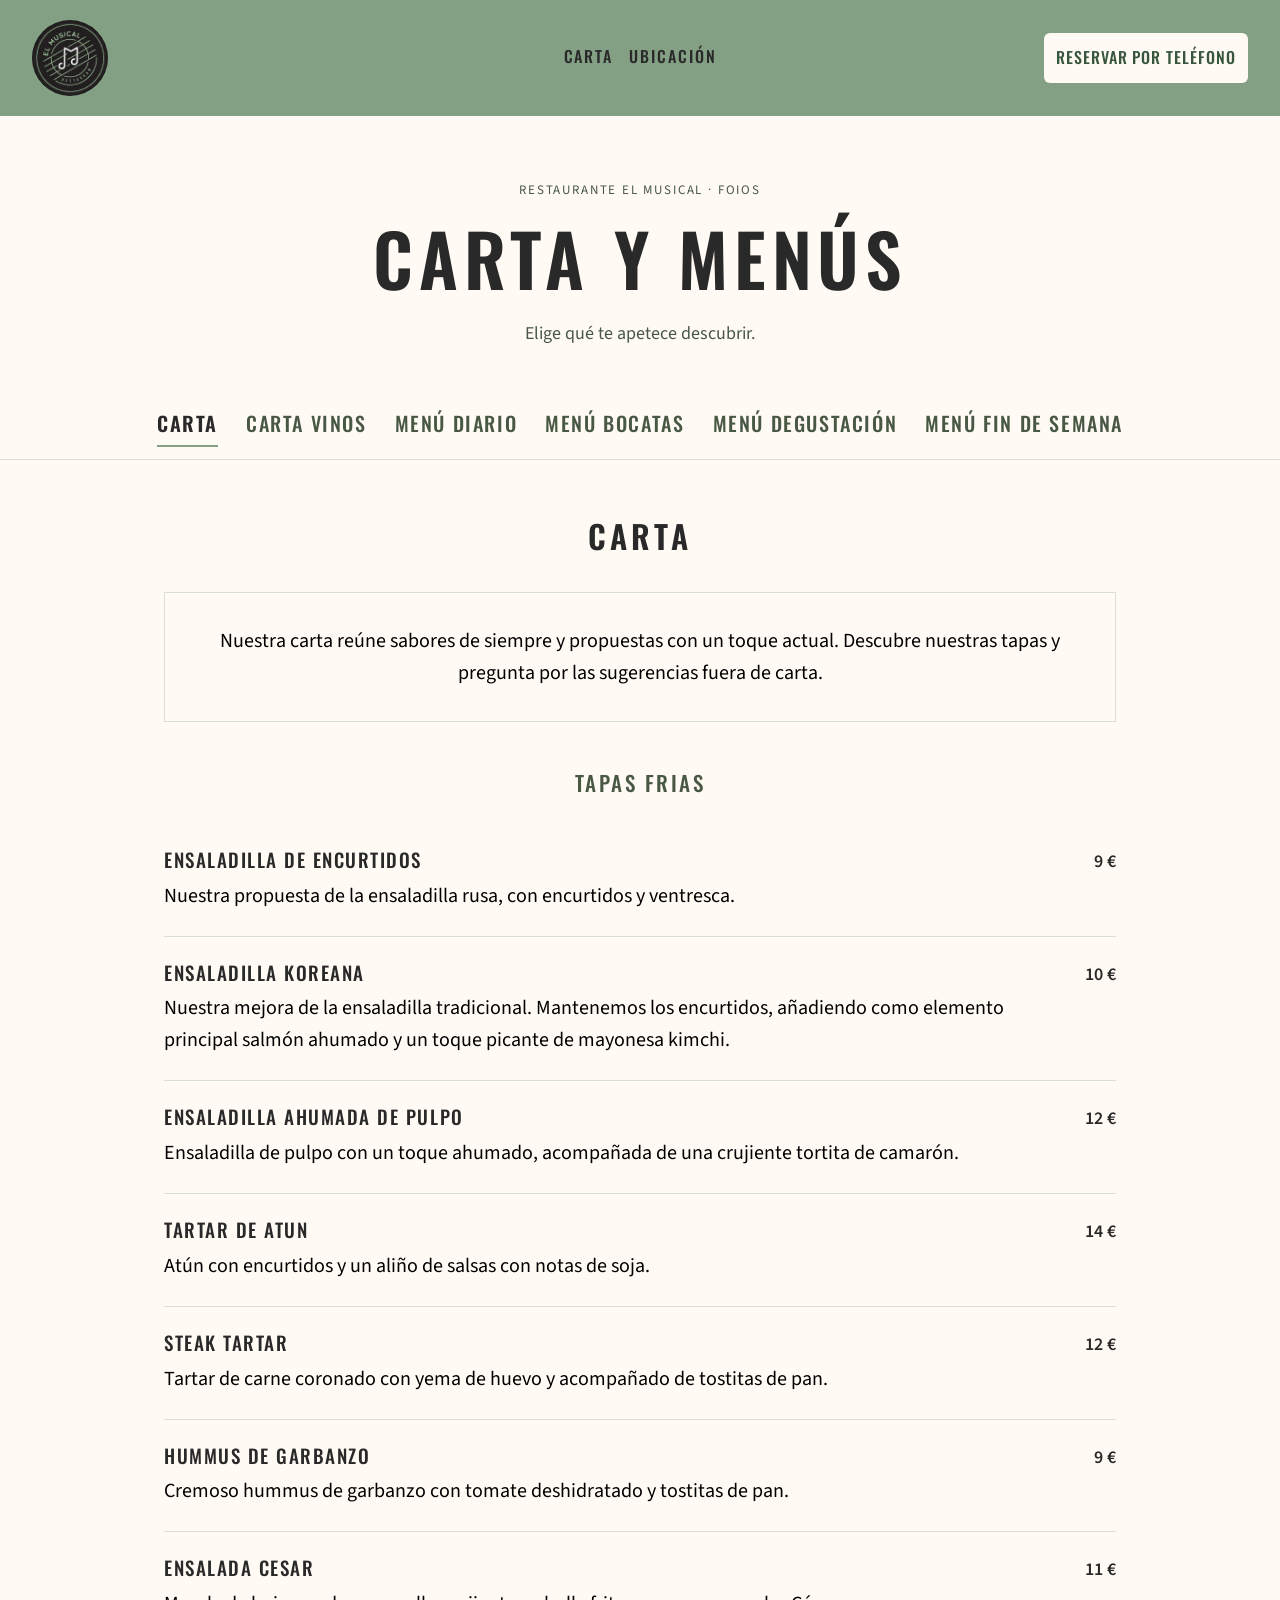
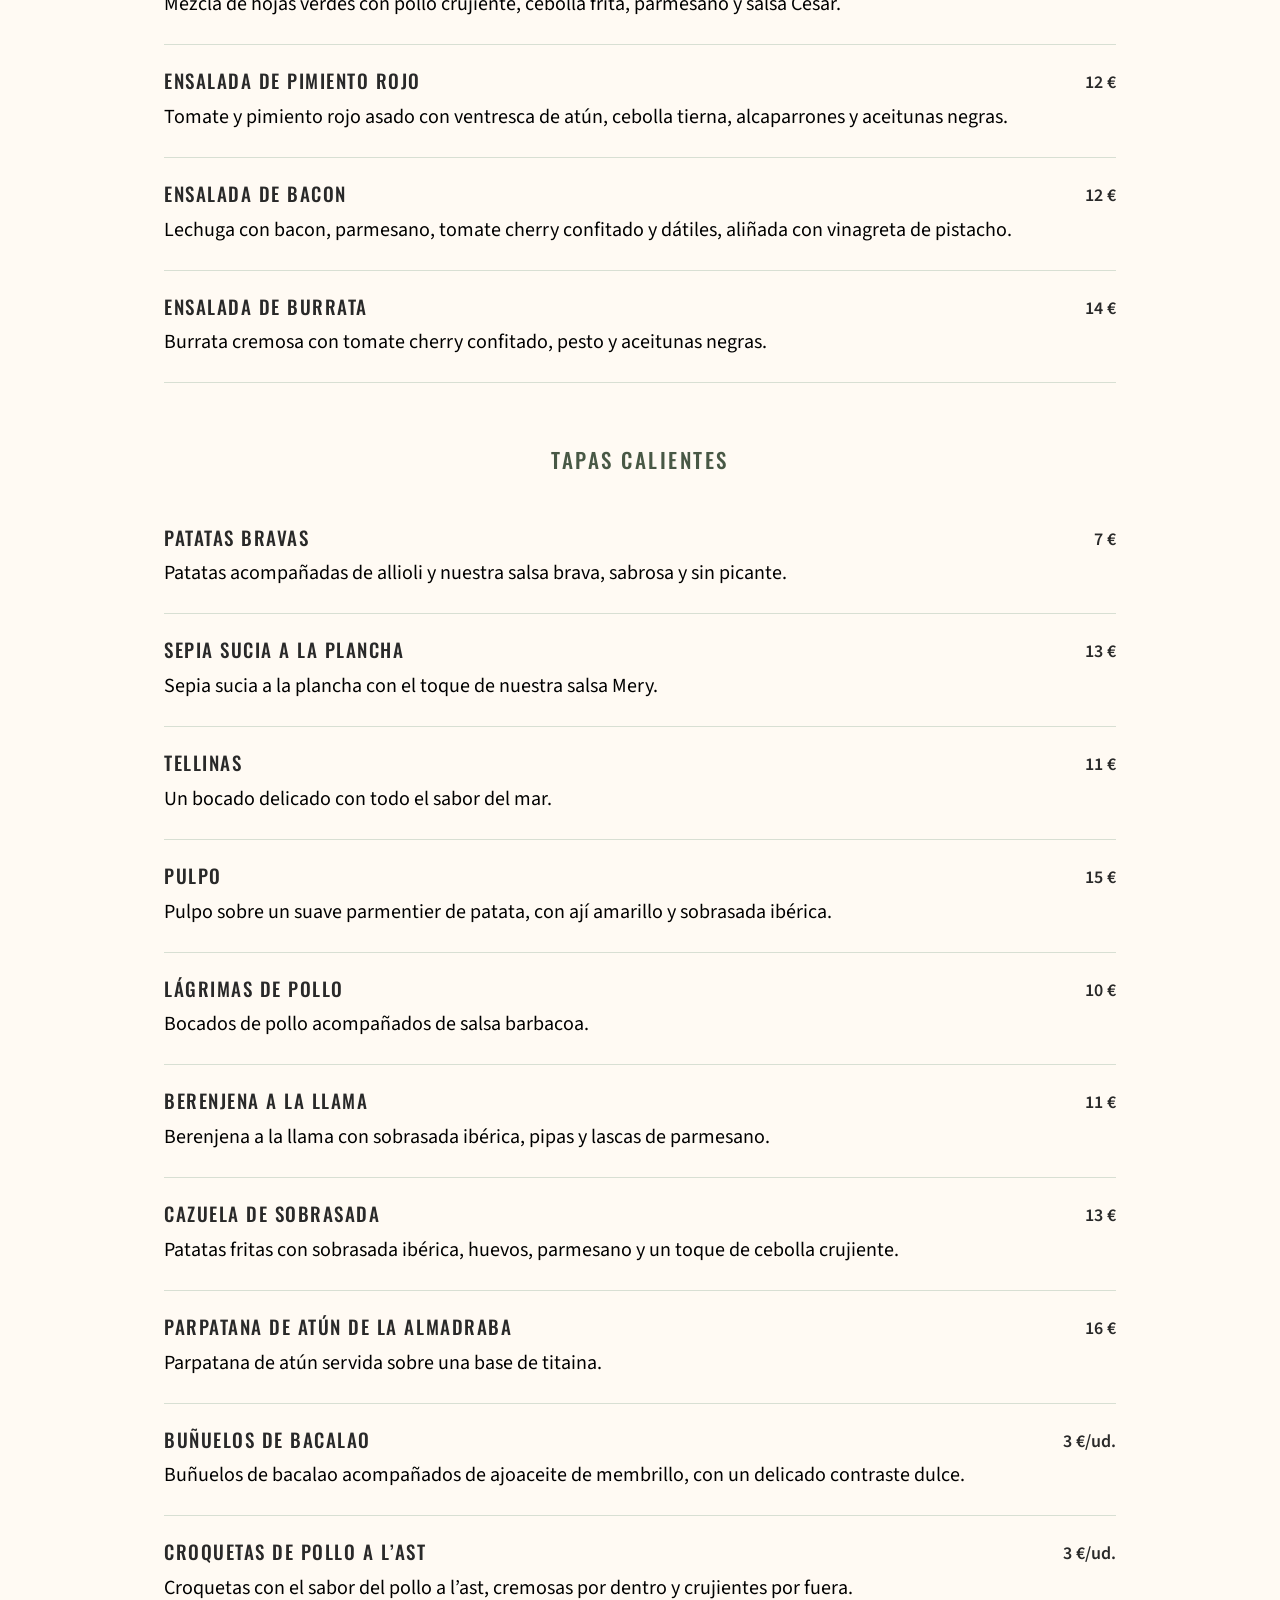
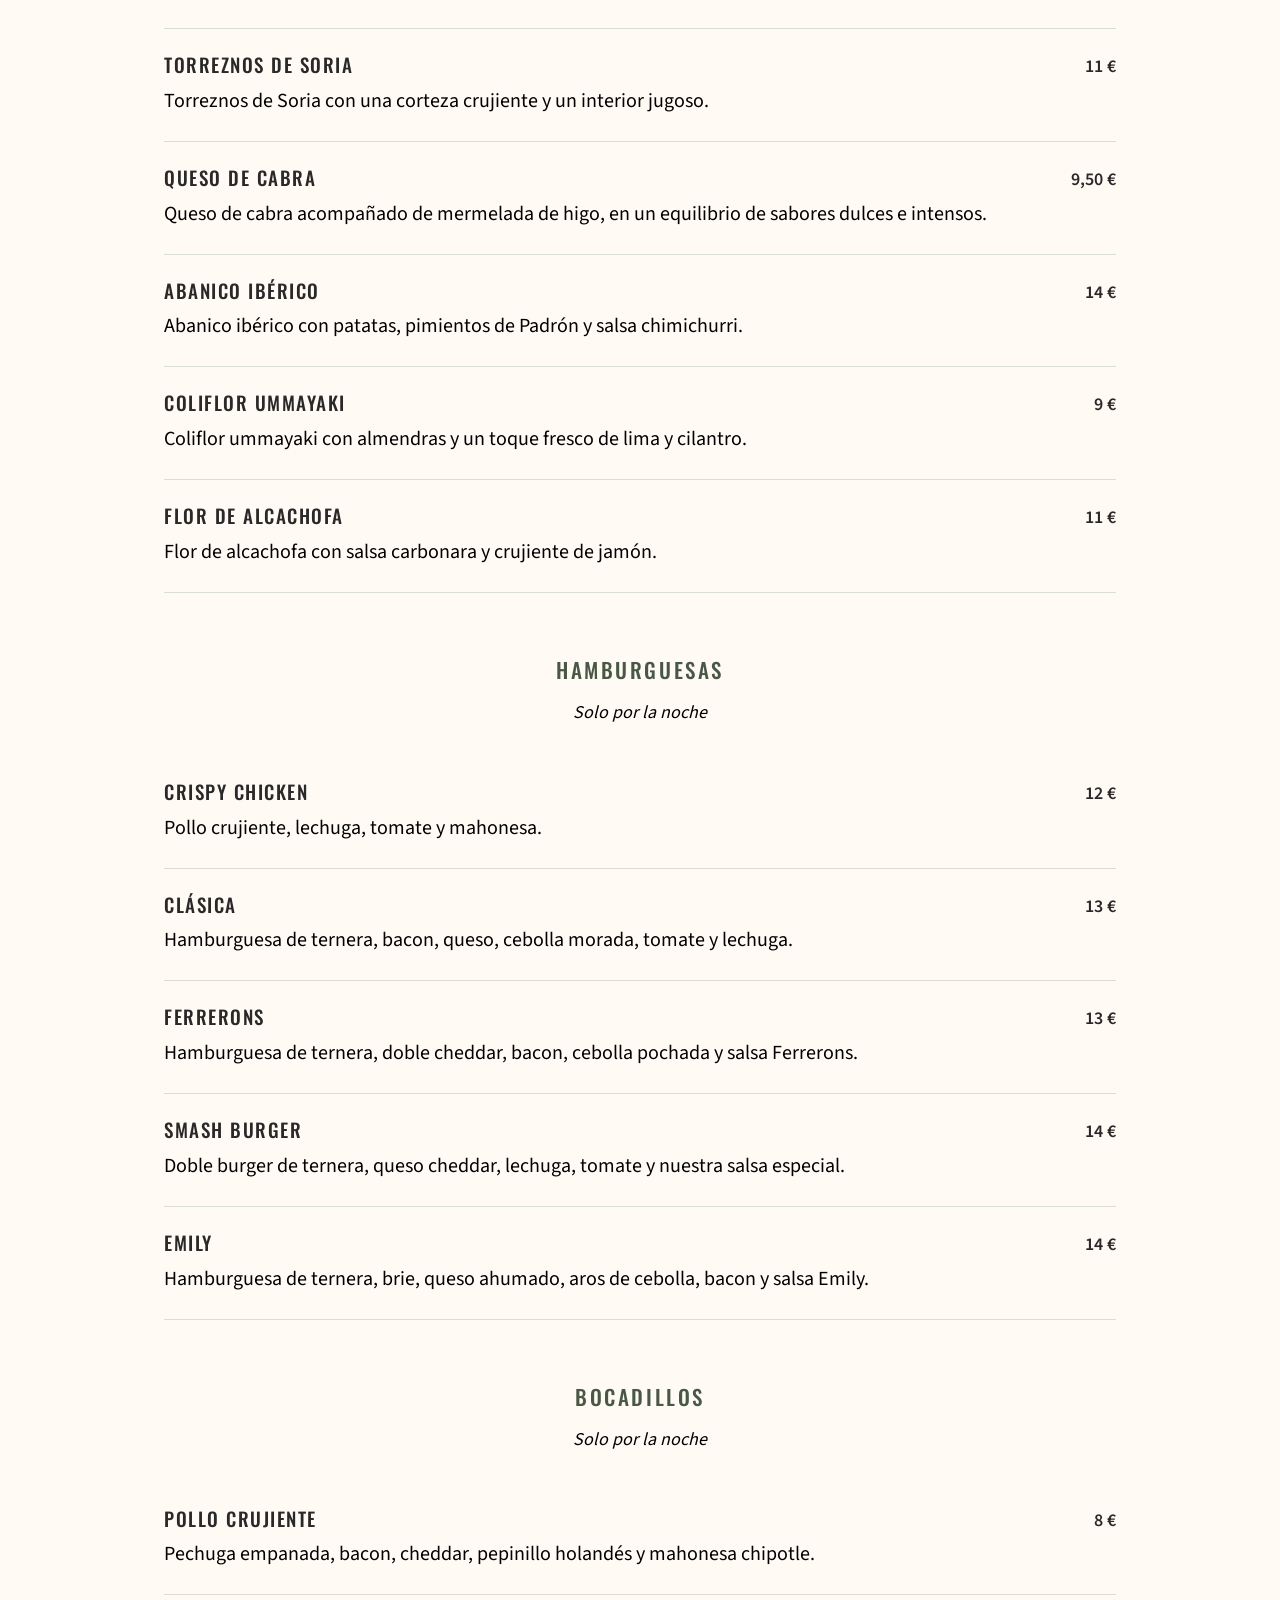
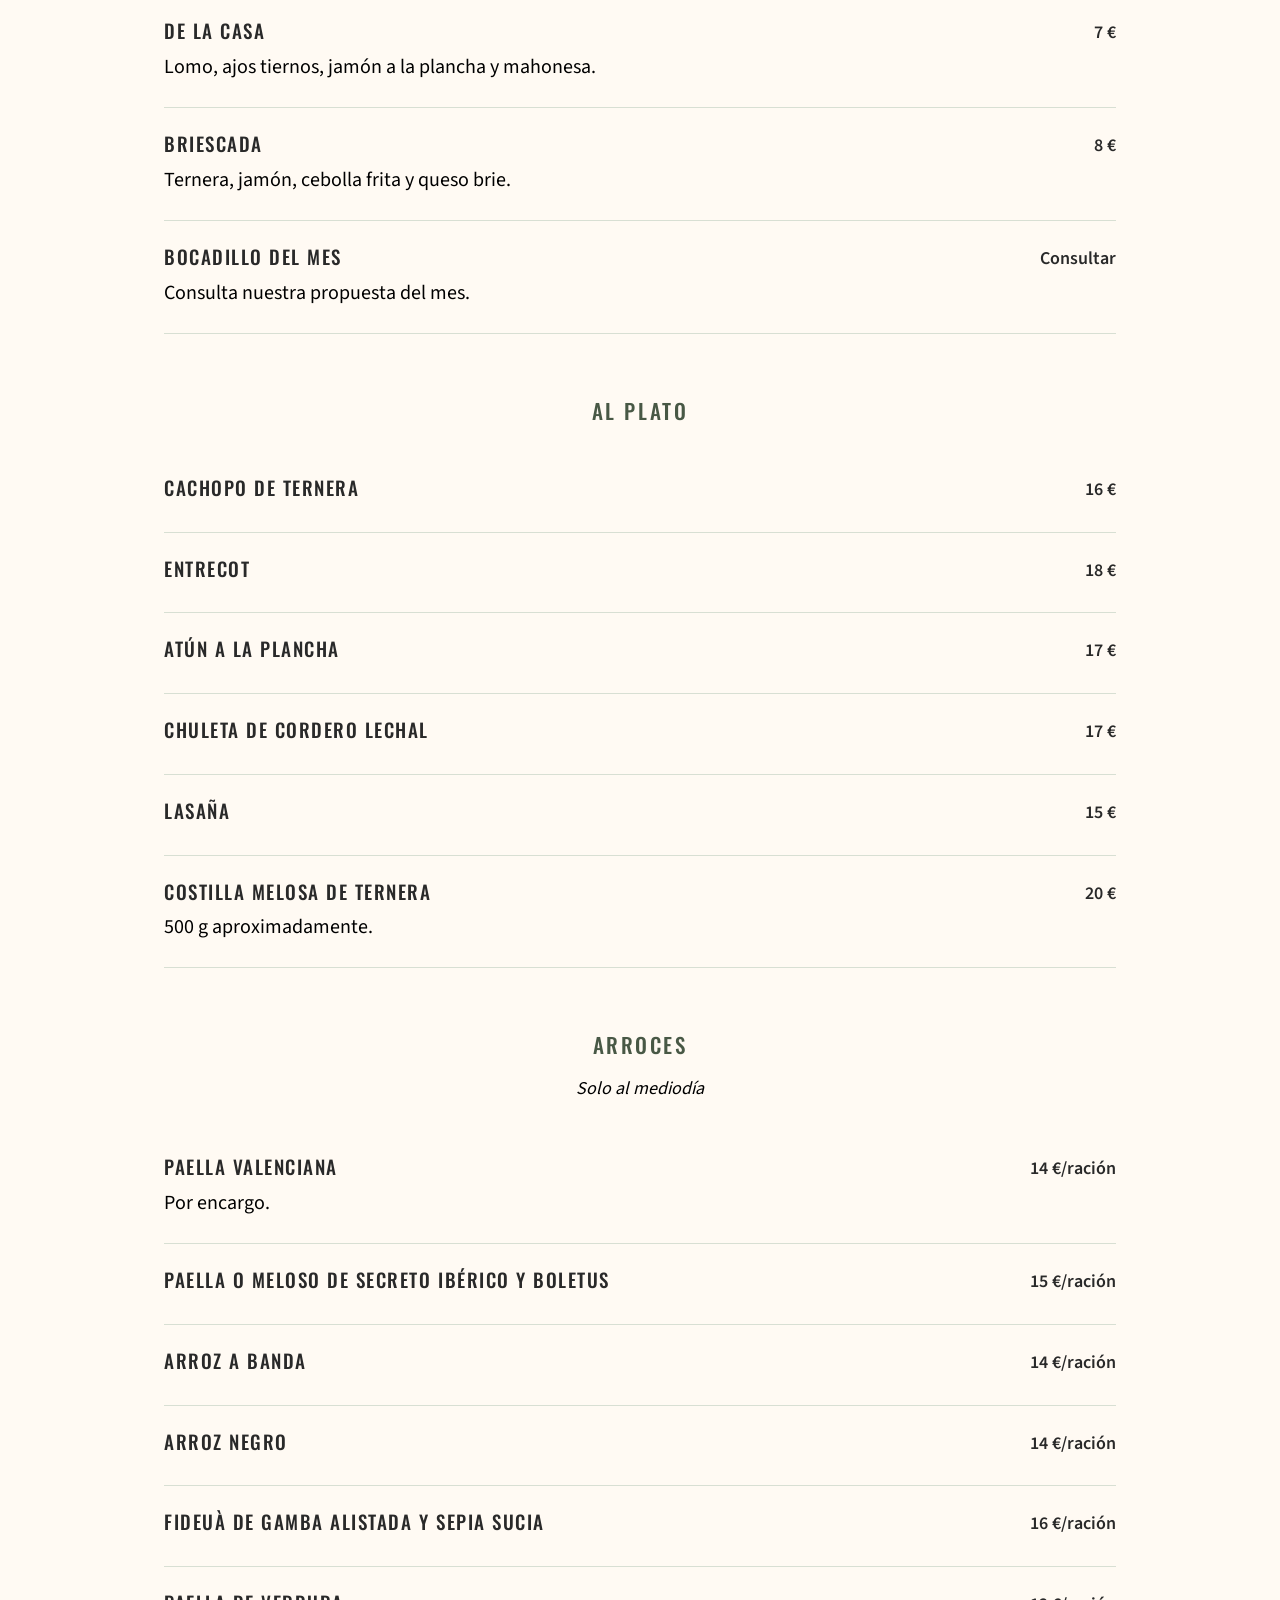
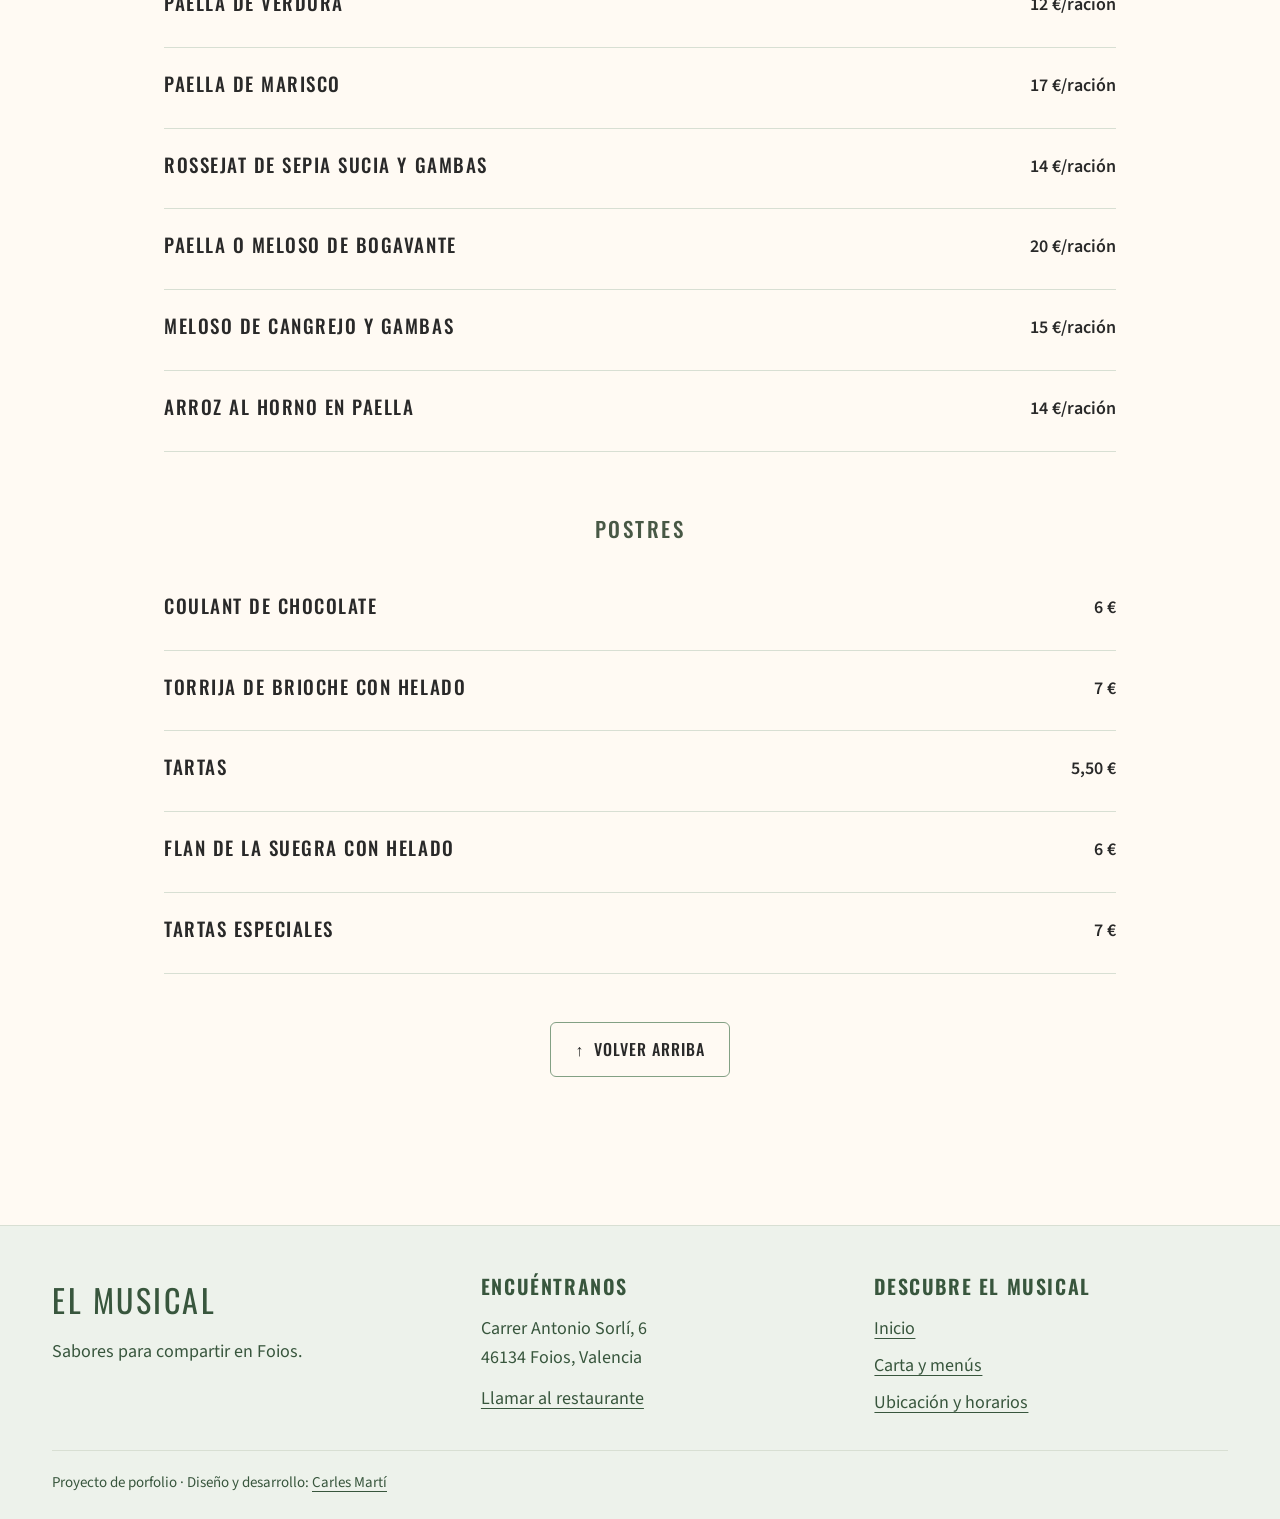
==== carta/index.html @ 0cc1780b "Simplifica estilos y elimina codigo redundante" ====
<!DOCTYPE html>
<html lang="es">
<head>
    <meta charset="UTF-8">
    <meta name="viewport" content="width=device-width, initial-scale=1.0">
    <title>Carta y menús | Restaurante El Musical</title>
    <meta name="description" content="Consulta la carta, los vinos y los menús del restaurante El Musical en Foios.">

    <!-- Primero los estilos comunes; después los de esta página -->
    <link rel="stylesheet" href="../styles.css">
    <link rel="stylesheet" href="carta.css">
    <script src="carta.js" defer></script>
</head>

<body>
    <header class="cabecera">
        <a class="nombre-restaurante" href="../index.html">
            <img class="logo-restaurante" src="../images/logo_musical.jpg" alt="El Musical · Inicio" width="76" height="76">
        </a>

        <nav aria-label="Navegación principal">
            <ul>
                <li><a href="index.html#carta" aria-current="page">Carta</a></li>
                <li><a href="../ubicacion/index.html">Ubicación</a></li>
            </ul>
        </nav>

        <a class="boton-reserva" href="tel:+34611469134"> 
            Reservar por teléfono
        </a>
    </header>

    <main class="pagina-carta">
        <div class="introduccion-carta">
            <p class="etiqueta-carta">Restaurante El Musical · Foios</p>
            <h1>Carta y menús</h1>
            <p>Elige qué te apetece descubrir.</p>
        </div>

        <nav class="selector-carta" aria-label="Cartas y menús">
            <div class="pestanas-carta">
                <a id="pestana-carta" class="pestana-carta" href="#carta">Carta</a>
                <a id="pestana-carta-vinos" class="pestana-carta" href="#carta-vinos">Carta Vinos</a>
                <a id="pestana-menu-diario" class="pestana-carta" href="#menu-diario">Menú Diario</a>
                <a id="pestana-menu-bocatas" class="pestana-carta" href="#menu-bocatas">Menú Bocatas</a>
                <a id="pestana-menu-degustacion" class="pestana-carta" href="#menu-degustacion">Menú Degustación</a>
                <a id="pestana-menu-fin-de-semana" class="pestana-carta" href="#menu-fin-de-semana">Menú Fin De Semana</a>
            </div>
        </nav>

        <div class="contenido-carta">
            <section id="carta" class="panel-carta carta" aria-labelledby="titulo-carta">
                <h2 id="titulo-carta">Carta</h2>
                <p class="descripcion-carta">
                    Nuestra carta reúne sabores de siempre y propuestas con un toque actual. Descubre nuestras tapas y pregunta por las sugerencias fuera de carta.
                </p>

                <!-- Repite cada li para añadir un plato y cada sección para otra categoría. -->

                <section class="categoria">
                    <h3>Tapas Frias</h3>
                    <ul class="lista-platos">
                        <li class="plato">
                            <div>
                                <h4>Ensaladilla de Encurtidos</h4>
                                <p>Nuestra propuesta de la ensaladilla rusa, con encurtidos y ventresca.</p>
                            </div>
                            <span class="precio">9&nbsp;€</span>
                        </li>
                        <li class="plato">
                            <div>
                                <h4>Ensaladilla Koreana</h4>
                                <p>Nuestra mejora de la ensaladilla tradicional. Mantenemos los encurtidos, añadiendo como elemento principal salmón ahumado y un toque picante de mayonesa kimchi.</p>
                            </div>
                            <span class="precio">10&nbsp;€</span>
                        </li>
                        <li class="plato">
                            <div>
                                <h4>Ensaladilla ahumada de pulpo</h4>
                                <p>Ensaladilla de pulpo con un toque ahumado, acompañada de una crujiente tortita de camarón.</p>
                            </div>
                            <span class="precio">12&nbsp;€</span>
                        </li>
                        <li class="plato">
                            <div>
                                <h4>Tartar de atun</h4>
                                <p>Atún con encurtidos y un aliño de salsas con notas de soja.</p>
                            </div>
                            <span class="precio">14&nbsp;€</span>
                        </li>
                        <li class="plato">
                            <div>
                                <h4>Steak Tartar</h4>
                                <p>Tartar de carne coronado con yema de huevo y acompañado de tostitas de pan.</p>
                            </div>
                            <span class="precio">12&nbsp;€</span>
                        </li>
                        <li class="plato">
                            <div>
                                <h4>Hummus de garbanzo</h4>
                                <p>Cremoso hummus de garbanzo con tomate deshidratado y tostitas de pan.</p>
                            </div>
                            <span class="precio">9&nbsp;€</span>
                        </li>
                        <li class="plato">
                            <div>
                                <h4>Ensalada Cesar</h4>
                                <p>Mezcla de hojas verdes con pollo crujiente, cebolla frita, parmesano y salsa César.</p>
                            </div>
                            <span class="precio">11&nbsp;€</span>
                        </li>
                        <li class="plato">
                            <div>
                                <h4>Ensalada de pimiento rojo</h4>
                                <p>Tomate y pimiento rojo asado con ventresca de atún, cebolla tierna, alcaparrones y aceitunas negras.</p>
                            </div>
                            <span class="precio">12&nbsp;€</span>
                        </li>
                        <li class="plato">
                            <div>
                                <h4>Ensalada de bacon</h4>
                                <p>Lechuga con bacon, parmesano, tomate cherry confitado y dátiles, aliñada con vinagreta de pistacho.</p>
                            </div>
                            <span class="precio">12&nbsp;€</span>
                        </li>
                        <li class="plato">
                            <div>
                                <h4>Ensalada de burrata</h4>
                                <p>Burrata cremosa con tomate cherry confitado, pesto y aceitunas negras.</p>
                            </div>
                            <span class="precio">14&nbsp;€</span>
                        </li>
                    </ul>
                </section>

                <!-- Cada categoría tiene su sección para conservar el espacio entre títulos. -->
                <section class="categoria">
                    <h3>Tapas calientes</h3>
                    <ul class="lista-platos">
                        <li class="plato">
                            <div>
                                <h4>Patatas bravas</h4>
                                <p>Patatas acompañadas de allioli y nuestra salsa brava, sabrosa y sin picante.</p>
                            </div>
                            <span class="precio">7&nbsp;€</span>
                        </li>
                        <li class="plato">
                            <div>
                                <h4>Sepia sucia a la plancha</h4>
                                <p>Sepia sucia a la plancha con el toque de nuestra salsa Mery.</p>
                            </div>
                            <span class="precio">13&nbsp;€</span>
                        </li>
                        <li class="plato">
                            <div>
                                <h4>Tellinas</h4>
                                <p>Un bocado delicado con todo el sabor del mar.</p>
                            </div>
                            <span class="precio">11&nbsp;€</span>
                        </li>
                        <li class="plato">
                            <div>
                                <h4>Pulpo</h4>
                                <p>Pulpo sobre un suave parmentier de patata, con ají amarillo y sobrasada ibérica.</p>
                            </div>
                            <span class="precio">15&nbsp;€</span>
                        </li>
                        <li class="plato">
                            <div>
                                <h4>Lágrimas de pollo</h4>
                                <p>Bocados de pollo acompañados de salsa barbacoa.</p>
                            </div>
                            <span class="precio">10&nbsp;€</span>
                        </li>
                        <li class="plato">
                            <div>
                                <h4>Berenjena a la llama</h4>
                                <p>Berenjena a la llama con sobrasada ibérica, pipas y lascas de parmesano.</p>
                            </div>
                            <span class="precio">11&nbsp;€</span>
                        </li>
                        <li class="plato">
                            <div>
                                <h4>Cazuela de sobrasada</h4>
                                <p>Patatas fritas con sobrasada ibérica, huevos, parmesano y un toque de cebolla crujiente.</p>
                            </div>
                            <span class="precio">13&nbsp;€</span>
                        </li>
                        <li class="plato">
                            <div>
                                <h4>Parpatana de atún de la Almadraba</h4>
                                <p>Parpatana de atún servida sobre una base de titaina.</p>
                            </div>
                            <span class="precio">16&nbsp;€</span>
                        </li>
                        <li class="plato">
                            <div>
                                <h4>Buñuelos de bacalao</h4>
                                <p>Buñuelos de bacalao acompañados de ajoaceite de membrillo, con un delicado contraste dulce.</p>
                            </div>
                            <span class="precio">3&nbsp;€/ud.</span>
                        </li>
                        <li class="plato">
                            <div>
                                <h4>Croquetas de pollo a l’ast</h4>
                                <p>Croquetas con el sabor del pollo a l’ast, cremosas por dentro y crujientes por fuera.</p>
                            </div>
                            <span class="precio">3&nbsp;€/ud.</span>
                        </li>
                        <li class="plato">
                            <div>
                                <h4>Torreznos de Soria</h4>
                                <p>Torreznos de Soria con una corteza crujiente y un interior jugoso.</p>
                            </div>
                            <span class="precio">11&nbsp;€</span>
                        </li>
                        <li class="plato">
                            <div>
                                <h4>Queso de cabra</h4>
                                <p>Queso de cabra acompañado de mermelada de higo, en un equilibrio de sabores dulces e intensos.</p>
                            </div>
                            <span class="precio">9,50&nbsp;€</span>
                        </li>
                        <li class="plato">
                            <div>
                                <h4>Abanico ibérico</h4>
                                <p>Abanico ibérico con patatas, pimientos de Padrón y salsa chimichurri.</p>
                            </div>
                            <span class="precio">14&nbsp;€</span>
                        </li>
                        <li class="plato">
                            <div>
                                <h4>Coliflor ummayaki</h4>
                                <p>Coliflor ummayaki con almendras y un toque fresco de lima y cilantro.</p>
                            </div>
                            <span class="precio">9&nbsp;€</span>
                        </li>
                        <li class="plato">
                            <div>
                                <h4>Flor de alcachofa</h4>
                                <p>Flor de alcachofa con salsa carbonara y crujiente de jamón.</p>
                            </div>
                            <span class="precio">11&nbsp;€</span>
                        </li>
                    </ul>
                </section>
                <section class="categoria">
                    <h3>Hamburguesas</h3>
                    <p class="disponibilidad-categoria">Solo por la noche</p>
                    <ul class="lista-platos">
                        <li class="plato">
                            <div>
                                <h4>Crispy Chicken</h4>
                                <p>Pollo crujiente, lechuga, tomate y mahonesa.</p>
                            </div>
                            <span class="precio">12&nbsp;€</span>
                        </li>
                        <li class="plato">
                            <div>
                                <h4>Clásica</h4>
                                <p>Hamburguesa de ternera, bacon, queso, cebolla morada, tomate y lechuga.</p>
                            </div>
                            <span class="precio">13&nbsp;€</span>
                        </li>
                        <li class="plato">
                            <div>
                                <h4>Ferrerons</h4>
                                <p>Hamburguesa de ternera, doble cheddar, bacon, cebolla pochada y salsa Ferrerons.</p>
                            </div>
                            <span class="precio">13&nbsp;€</span>
                        </li>
                        <li class="plato">
                            <div>
                                <h4>Smash Burger</h4>
                                <p>Doble burger de ternera, queso cheddar, lechuga, tomate y nuestra salsa especial.</p>
                            </div>
                            <span class="precio">14&nbsp;€</span>
                        </li>
                        <li class="plato">
                            <div>
                                <h4>Emily</h4>
                                <p>Hamburguesa de ternera, brie, queso ahumado, aros de cebolla, bacon y salsa Emily.</p>
                            </div>
                            <span class="precio">14&nbsp;€</span>
                        </li>
                    </ul>
                </section>

                <section class="categoria">
                    <h3>Bocadillos</h3>
                    <p class="disponibilidad-categoria">Solo por la noche</p>
                    <ul class="lista-platos">
                        <li class="plato">
                            <div>
                                <h4>Pollo crujiente</h4>
                                <p>Pechuga empanada, bacon, cheddar, pepinillo holandés y mahonesa chipotle.</p>
                            </div>
                            <span class="precio">8&nbsp;€</span>
                        </li>
                        <li class="plato">
                            <div>
                                <h4>De la casa</h4>
                                <p>Lomo, ajos tiernos, jamón a la plancha y mahonesa.</p>
                            </div>
                            <span class="precio">7&nbsp;€</span>
                        </li>
                        <li class="plato">
                            <div>
                                <h4>Briescada</h4>
                                <p>Ternera, jamón, cebolla frita y queso brie.</p>
                            </div>
                            <span class="precio">8&nbsp;€</span>
                        </li>
                        <li class="plato">
                            <div>
                                <h4>Bocadillo del mes</h4>
                                <p>Consulta nuestra propuesta del mes.</p>
                            </div>
                            <span class="precio">Consultar</span>
                        </li>
                    </ul>
                </section>

                <section class="categoria">
                    <h3>Al plato</h3>
                    <ul class="lista-platos">
                        <li class="plato">
                            <div>
                                <h4>Cachopo de ternera</h4>
                            </div>
                            <span class="precio">16&nbsp;€</span>
                        </li>
                        <li class="plato">
                            <div>
                                <h4>Entrecot</h4>
                            </div>
                            <span class="precio">18&nbsp;€</span>
                        </li>
                        <li class="plato">
                            <div>
                                <h4>Atún a la plancha</h4>
                            </div>
                            <span class="precio">17&nbsp;€</span>
                        </li>
                        <li class="plato">
                            <div>
                                <h4>Chuleta de cordero lechal</h4>
                            </div>
                            <span class="precio">17&nbsp;€</span>
                        </li>
                        <li class="plato">
                            <div>
                                <h4>Lasaña</h4>
                            </div>
                            <span class="precio">15&nbsp;€</span>
                        </li>
                        <li class="plato">
                            <div>
                                <h4>Costilla melosa de ternera</h4>
                                <p>500 g aproximadamente.</p>
                            </div>
                            <span class="precio">20&nbsp;€</span>
                        </li>
                    </ul>
                </section>

                <section class="categoria">
                    <h3>Arroces</h3>
                    <p class="disponibilidad-categoria">Solo al mediodía</p>
                    <ul class="lista-platos">
                        <li class="plato">
                            <div>
                                <h4>Paella valenciana</h4>
                                <p>Por encargo.</p>
                            </div>
                            <span class="precio">14&nbsp;€/ración</span>
                        </li>
                        <li class="plato">
                            <div>
                                <h4>Paella o meloso de secreto ibérico y boletus</h4>
                            </div>
                            <span class="precio">15&nbsp;€/ración</span>
                        </li>
                        <li class="plato">
                            <div>
                                <h4>Arroz a banda</h4>
                            </div>
                            <span class="precio">14&nbsp;€/ración</span>
                        </li>
                        <li class="plato">
                            <div>
                                <h4>Arroz negro</h4>
                            </div>
                            <span class="precio">14&nbsp;€/ración</span>
                        </li>
                        <li class="plato">
                            <div>
                                <h4>Fideuà de gamba alistada y sepia sucia</h4>
                            </div>
                            <span class="precio">16&nbsp;€/ración</span>
                        </li>
                        <li class="plato">
                            <div>
                                <h4>Paella de verdura</h4>
                            </div>
                            <span class="precio">12&nbsp;€/ración</span>
                        </li>
                        <li class="plato">
                            <div>
                                <h4>Paella de marisco</h4>
                            </div>
                            <span class="precio">17&nbsp;€/ración</span>
                        </li>
                        <li class="plato">
                            <div>
                                <h4>Rossejat de sepia sucia y gambas</h4>
                            </div>
                            <span class="precio">14&nbsp;€/ración</span>
                        </li>
                        <li class="plato">
                            <div>
                                <h4>Paella o meloso de bogavante</h4>
                            </div>
                            <span class="precio">20&nbsp;€/ración</span>
                        </li>
                        <li class="plato">
                            <div>
                                <h4>Meloso de cangrejo y gambas</h4>
                            </div>
                            <span class="precio">15&nbsp;€/ración</span>
                        </li>
                        <li class="plato">
                            <div>
                                <h4>Arroz al horno en paella</h4>
                            </div>
                            <span class="precio">14&nbsp;€/ración</span>
                        </li>
                    </ul>
                </section>

                <section class="categoria">
                    <h3>Postres</h3>
                    <ul class="lista-platos">
                        <li class="plato">
                            <div>
                                <h4>Coulant de chocolate</h4>
                            </div>
                            <span class="precio">6&nbsp;€</span>
                        </li>
                        <li class="plato">
                            <div>
                                <h4>Torrija de brioche con helado</h4>
                            </div>
                            <span class="precio">7&nbsp;€</span>
                        </li>
                        <li class="plato">
                            <div>
                                <h4>Tartas</h4>
                            </div>
                            <span class="precio">5,50&nbsp;€</span>
                        </li>
                        <li class="plato">
                            <div>
                                <h4>Flan de la suegra con helado</h4>
                            </div>
                            <span class="precio">6&nbsp;€</span>
                        </li>
                        <li class="plato">
                            <div>
                                <h4>Tartas especiales</h4>
                            </div>
                            <span class="precio">7&nbsp;€</span>
                        </li>
                    </ul>
                </section>
            </section>

            <section id="carta-vinos" class="panel-carta vinos" aria-labelledby="titulo-vinos">
                <h2 id="titulo-vinos">Carta Vinos</h2>
                <p class="descripcion-carta">Descubre nuestra selección de vinos y encuentra el acompañamiento para tu elección de platos.</p>

                <!-- Cada categoría agrupa los vinos de las fotos, sin repetir referencias. -->
                <section class="categoria">
                    <h3>Vinos blancos</h3>
                    <ul class="lista-platos">
                        <li class="plato vino">
                            <div>
                                <h4>Sant Pere</h4>
                                <p class="origen-vino">D. O. Valencia</p>
                                <p class="nota-cata">Presenta un color amarillo pajizo, con una sensación ligera y fresca en la copa. En nariz predominan aromas frutales frescos con recuerdos a flores, hierbas como el hinojo y frutas blancas. Su paso por boca es fresco y ligero, con un final limpio y refrescante. Un vino elegante y buena compañía para comidas ligeras e informales.</p>
                                <p class="variedad-vino"><strong>Variedades:</strong> Macabeo 90% y Merseguera 10%.</p>
                            </div>
                            <span class="precio">18,00&nbsp;€</span>
                        </li>
                        <li class="plato vino">
                            <div>
                                <h4>Flor de Ahillas</h4>
                                <p class="origen-vino">D. O. Valencia</p>
                                <p class="nota-cata">De lágrima lenta y un tono amarillo brillante y limpio. Su intensidad y complejidad aromática recuerdan a frutas tropicales y flores blancas, con leves notas herbáceas y pinceladas minerales. En boca se aprecia su volumen frutal y untuosidad, con un punto de acidez que acentúa su frescura y persistencia.</p>
                                <p class="variedad-vino"><strong>Variedades:</strong> 100% Merseguera.</p>
                            </div>
                            <span class="precio">22,00&nbsp;€</span>
                        </li>
                        <li class="plato vino">
                            <div>
                                <h4>Les Freses</h4>
                                <p class="origen-vino">D. O. Alicante</p>
                                <p class="nota-cata">Color amarillo pajizo brillante con reflejos verdosos. En nariz presenta aromas de flores frescas, jazmín, azahar, manzanilla e hinojo. En boca es seco, placentero y cítrico, con recuerdos de limoncillo, pétalos carnosos y fruta agridulce. Retrogusto largo.</p>
                                <p class="variedad-vino"><strong>Variedades:</strong> Moscatel de Alejandría.</p>
                            </div>
                            <span class="precio">24,00&nbsp;€</span>
                        </li>
                        <li class="plato vino">
                            <div>
                                <h4>Colagón Verdejo</h4>
                                <p class="origen-vino">D. O. Rueda</p>
                                <p class="nota-cata">Color amarillo con tonalidad verdosa. Aromas a fruta tropical y flores, con frescor exótico. Lleno de sabor y con un buen paso de boca. Una pequeña porción de viura complementa el verdejo y aporta acidez. Los tonos verdes y los aromas exóticos del verdejo aseguran un suave carácter afrutado. Equilibrado y con una agradable profundidad.</p>
                                <p class="variedad-vino"><strong>Variedades:</strong> Verdejo y Viura.</p>
                            </div>
                            <span class="precio">16,00&nbsp;€</span>
                        </li>
                        <li class="plato vino">
                            <div>
                                <h4>Gorgorito Verdejo</h4>
                                <p class="origen-vino">D. O. Rueda</p>
                                <p class="nota-cata">Ligero color amarillo pajizo. Su nariz directa y acogedora despliega aromas delicados y frescos con notas de grosellas y hierbas. En boca se muestra fresco y elegante, con sabores frutales y una acidez crujiente y refrescante. Las notas de grosella vuelven a aparecer en el final seco. Un verdejo ligero y agradable.</p>
                                <p class="variedad-vino"><strong>Variedades:</strong> Verdejo.</p>
                            </div>
                            <span class="precio">16,00&nbsp;€</span>
                        </li>
                        <li class="plato vino">
                            <div>
                                <h4>El Perro Verde</h4>
                                <p class="origen-vino">D. O. Rueda</p>
                                <p class="nota-cata">Color amarillo paja pálido y brillante. En nariz es fragante, con aromas de frutas tropicales como el mango y la piña verde, notas de piel de limón, flores blancas y un recuerdo de hinojo fresco. En boca tiene una textura sedosa y una frescura vibrante que lo hace equilibrado. Al final persisten las frutas blancas, con toques cítricos de lima y un ligero punto salino.</p>
                                <p class="variedad-vino"><strong>Variedades:</strong> Verdejo.</p>
                            </div>
                            <span class="precio">23,00&nbsp;€</span>
                        </li>
                        <li class="plato vino">
                            <div>
                                <h4>Belondrade Quinta Apolonia</h4>
                                <p class="origen-vino">D. O. Rueda</p>
                                <p class="nota-cata">Color amarillo pajizo brillante y limpio. En nariz presenta aromas a fruta de hueso, como el melocotón, hierba fresca y ciertos toques florales. De entrada muy viva, es un vino fresco, con una buena acidez y largo recorrido.</p>
                                <p class="variedad-vino"><strong>Variedades:</strong> Verdejo.</p>
                            </div>
                            <span class="precio">29,00&nbsp;€</span>
                        </li>
                        <li class="plato vino">
                            <div>
                                <h4>La Casa de las Locas Treixadura</h4>
                                <p class="origen-vino">D. O. Ribeiro</p>
                                <p class="nota-cata">Color amarillo pálido. Nariz limpia y fresca, con notas de fruta y matices florales. Vino de largo recorrido en boca, sedoso, elegante y con una acidez bien integrada que aporta frescura.</p>
                                <p class="variedad-vino"><strong>Variedades:</strong> Treixadura.</p>
                            </div>
                            <span class="precio">27,00&nbsp;€</span>
                        </li>
                        <li class="plato vino">
                            <div>
                                <h4>O Luar do Sil</h4>
                                <p class="origen-vino">D. O. Valdeorras</p>
                                <p class="nota-cata">Color oro limpio. En nariz aparecen notas florales y, en el fondo, aromas de fruta verde y tonos tropicales. La entrada en boca es amable, agradable al paladar, sedosa y redonda. El postgusto es largo y elegante. Agradable y delicado, con predominio de la sensación frutal y mineral.</p>
                                <p class="variedad-vino"><strong>Variedades:</strong> Godello.</p>
                            </div>
                            <span class="precio">24,00&nbsp;€</span>
                        </li>
                        <li class="plato vino">
                            <div>
                                <h4>La Casa de las Locas</h4>
                                <p class="origen-vino">D. O. Rías Baixas</p>
                                <p class="nota-cata">Un vino con carácter y equilibrio. Sus tres meses de crianza sobre lías le confieren frescura y elegancia. Amarillo limón con reflejos verdosos. Aromas a cítricos, lima, mandarina y notas florales y herbáceas. En boca resulta fresco, elegante y equilibrado.</p>
                                <p class="variedad-vino"><strong>Variedades:</strong> Albariño.</p>
                            </div>
                            <span class="precio">22,00&nbsp;€</span>
                        </li>
                        <li class="plato vino">
                            <div>
                                <h4>Señorío del Bierzo Godello</h4>
                                <p class="origen-vino">D. O. Bierzo</p>
                                <p class="nota-cata">Color amarillo pajizo con matices verdosos. Nariz fragante, con fruta madura y especias sobre un fondo terroso y floral. En boca es delicado, sedoso y mineral.</p>
                                <p class="variedad-vino"><strong>Variedades:</strong> Godello.</p>
                            </div>
                            <span class="precio">28,00&nbsp;€</span>
                        </li>
                        <li class="plato vino">
                            <div>
                                <h4>Chablis Domaine Chanson Bourgogne</h4>
                                <p class="origen-vino">Bourgogne, Francia</p>
                                <p class="nota-cata">Color dorado pálido con reflejos esmeralda. Aromas florales muy refrescantes, combinados con toques cítricos y mineralidad. De hermosa estructura, fresco y crujiente. Fruta muy pura y persistente.</p>
                                <p class="variedad-vino"><strong>Variedades:</strong> Chardonnay.</p>
                            </div>
                            <span class="precio">28,00&nbsp;€</span>
                        </li>
                        <li class="plato vino">
                            <div>
                                <h4>Le Petit Perrière</h4>
                                <p class="origen-vino">Francia</p>
                                <p class="nota-cata">Luminoso color amarillo pálido. En nariz revela aromas de pera, frutas exóticas y flores blancas, con una encantadora complejidad aromática. En boca el ataque es vivo, con una acidez bien controlada, una textura delicada y un final vigorizante.</p>
                                <p class="variedad-vino"><strong>Variedades:</strong> Sauvignon Blanc.</p>
                            </div>
                            <span class="precio">19,00&nbsp;€</span>
                        </li>
                        <li class="plato vino">
                            <div>
                                <h4>Oremus Mandolás</h4>
                                <p class="origen-vino">Tokaj, Hungría</p>
                                <p class="nota-cata">Color amarillo pajizo brillante, con reflejos dorados. En nariz presenta notas minerales vibrantes, fruta blanca, cítricos y delicados toques florales. En boca es fresco y untuoso, con una acidez vibrante y bien integrada. Destacan los recuerdos de albaricoque y un sutil final crujiente que aporta persistencia y elegancia.</p>
                                <p class="variedad-vino"><strong>Variedades:</strong> Furmint.</p>
                            </div>
                            <span class="precio">24,00&nbsp;€</span>
                        </li>
                        <li class="plato vino">
                            <div>
                                <h4>White Rabbit</h4>
                                <p class="origen-vino">Rheingau, Alemania</p>
                                <p class="nota-cata">Color amarillo brillante. En nariz es afrutado y de alta intensidad, con fruta de hueso como el melocotón y fruta blanca. En boca es muy fresco, fino y seco, con toques minerales y un carácter refrescante.</p>
                                <p class="variedad-vino"><strong>Variedades:</strong> Riesling.</p>
                            </div>
                            <span class="precio">19,00&nbsp;€</span>
                        </li>
                        <li class="plato vino">
                            <div>
                                <h4>Torresella Pinot Grigio</h4>
                                <p class="origen-vino">Venezia, Italia</p>
                                <p class="nota-cata">En copa presenta un color amarillo pajizo. En nariz tiene notas de fruta de pulpa blanca. El sorbo es fino y destaca por su finura y persistencia gustativo-olfatoria.</p>
                                <p class="variedad-vino"><strong>Variedades:</strong> Pinot Grigio.</p>
                            </div>
                            <span class="precio">19,00&nbsp;€</span>
                        </li>
                    </ul>
                </section>

                <section class="categoria">
                    <h3>Vinos tintos</h3>
                    <ul class="lista-platos">
                        <li class="plato vino">
                            <div>
                                <h4>Venta del Puerto Nº 12</h4>
                                <p class="origen-vino">D. O. Valencia</p>
                                <p class="nota-cata">Color picota brillante, ligeramente granate y de gran intensidad. Nariz envolvente con aromas a frutas de licor, vainillas, chocolate puro y especias. Boca redonda, equilibrada y estructurada. Entrada carnosa, amplia y cremosa, con un toque tostado de café, buena acidez y largo recorrido. Final largo y persistente.</p>
                                <p class="variedad-vino"><strong>Variedades:</strong> Syrah, Merlot, Cabernet Sauvignon y Tempranillo.</p>
                            </div>
                            <span class="precio">20,00&nbsp;€</span>
                        </li>
                        <li class="plato vino">
                            <div>
                                <h4>El Sequé</h4>
                                <p class="origen-vino">D. O. Alicante</p>
                                <p class="nota-cata">Vino potente, balsámico, maduro, untuoso y carnoso. De clara expresión mediterránea, con cálidos y marcados matices de frutos negros, aromas y sabores balsámicos, plantas aromáticas y sotobosque.</p>
                                <p class="variedad-vino"><strong>Variedades:</strong> Monastrell.</p>
                            </div>
                            <span class="precio">34,00&nbsp;€</span>
                        </li>
                        <li class="plato vino">
                            <div>
                                <h4>Sant Pere</h4>
                                <p class="origen-vino">D. O. Valencia</p>
                                <p class="nota-cata">Color rojo púrpura y capa de intensidad mesurada, con recuerdos a fruta roja y especias en sus aromas. Rico en matices y sabroso en boca, untuoso y con un punto ácido bien integrado. En el paladar se aprecian frutos rojos frescos y maduros, con un retrogusto medio.</p>
                                <p class="variedad-vino"><strong>Variedades:</strong> Monastrell 70% y Tempranillo 30%.</p>
                            </div>
                            <span class="precio">16,00&nbsp;€</span>
                        </li>
                        <li class="plato vino">
                            <div>
                                <h4>Tarima Hill</h4>
                                <p class="origen-vino">D. O. Alicante</p>
                                <p class="nota-cata">Color cereza con un ribete rubí intenso. En nariz destaca la fruta madura, las frambuesas negras, los arándanos, las especias y las notas balsámicas y florales. Sabroso en boca, equilibrado y con mucho cuerpo. Final largo.</p>
                                <p class="variedad-vino"><strong>Variedades:</strong> 100% Monastrell.</p>
                            </div>
                            <span class="precio">21,00&nbsp;€</span>
                        </li>
                        <li class="plato vino">
                            <div>
                                <h4>Portia Roble</h4>
                                <p class="origen-vino">D. O. Ribera del Duero</p>
                                <p class="nota-cata">Limpio, brillante y bien cubierto, de color cereza con destellos púrpura. En nariz es intenso, con frutos negros, notas de mora y de madera. En boca posee buena estructura, tanino redondo y buena acidez.</p>
                                <p class="variedad-vino"><strong>Variedades:</strong> Tempranillo.</p>
                            </div>
                            <span class="precio">18,00&nbsp;€</span>
                        </li>
                        <li class="plato vino">
                            <div>
                                <h4>Pago de Balbás 9 meses</h4>
                                <p class="origen-vino">D. O. Ribera del Duero</p>
                                <p class="nota-cata">Vino seco y bien equilibrado, de cuerpo medio a pleno, con taninos medios a bajos y acidez elevada. Color morado intenso. Nariz de tarta de mora y vainilla. En boca aparecen cereza, roble y ciruela. Final de medio a largo, con notas cálidas de tabaco y notas terrosas secundarias.</p>
                                <p class="variedad-vino"><strong>Variedades:</strong> Tempranillo, Merlot y Cabernet Sauvignon.</p>
                            </div>
                            <span class="precio">21,00&nbsp;€</span>
                        </li>
                        <li class="plato vino">
                            <div>
                                <h4>Psi Pingus</h4>
                                <p class="origen-vino">D. O. Ribera del Duero</p>
                                <p class="nota-cata">Color rojo cereza con bordes violáceos, capa alta y lágrima fina. En nariz presenta aromas a frutos del bosque y frutas rojas como grosellas o frambuesas, con suaves notas de vainilla y especias de la barrica. En boca es intenso y jugoso, con fresas, frambuesas y algunas notas especiadas.</p>
                                <p class="variedad-vino"><strong>Variedades:</strong> Tinto Fino y Garnacha.</p>
                            </div>
                            <span class="precio">53,00&nbsp;€</span>
                        </li>
                        <li class="plato vino">
                            <div>
                                <h4>El Primer Beso</h4>
                                <p class="origen-vino">D. O. Ribera del Duero</p>
                                <p class="nota-cata">Color rojo picota con reflejos violáceos y capa media. Aromas que recuerdan a los vinos recién fermentados y a los lagares de la Ribera del Duero. Fruta negra ligera y agradable, de intensidad media. En boca muestra fruta negra madura, con un carácter redondo, equilibrado, sutil y elegante.</p>
                                <p class="variedad-vino"><strong>Variedades:</strong> Tempranillo / Tinta Fina / Tinta de Toro.</p>
                            </div>
                            <span class="precio">18,00&nbsp;€</span>
                        </li>
                        <li class="plato vino">
                            <div>
                                <h4>Flor de Pingus</h4>
                                <p class="origen-vino">D. O. Ribera del Duero</p>
                                <p class="nota-cata">Color cereza picota con matices violáceos. En nariz aparecen frutas maduras rojas y negras con sutiles notas florales. Al oxigenarse surgen aromas de crianza, tostados, bálsamo, eucalipto y suaves notas de café y cacao. En boca presenta una entrada dulce y voluminosa, un tanino de grano fino que aporta untuosidad y un final largo y persistente.</p>
                                <p class="variedad-vino"><strong>Variedades:</strong> Tempranillo.</p>
                            </div>
                            <span class="precio">163,00&nbsp;€</span>
                        </li>
                        <li class="plato vino">
                            <div>
                                <h4>Gorgorito Crianza</h4>
                                <p class="origen-vino">D. O. Ca. Rioja</p>
                                <p class="nota-cata">Intenso color cereza picota, limpio y brillante. Predominan los aromas de fruta roja fresca entremezclados con toques lácticos y especiados, con recuerdos de cacao, vainilla, canela y torrefactos. En boca es intenso y sabroso.</p>
                                <p class="variedad-vino"><strong>Variedades:</strong> Tempranillo.</p>
                            </div>
                            <span class="precio">16,00&nbsp;€</span>
                        </li>
                        <li class="plato vino">
                            <div>
                                <h4>Ramón Bilbao Crianza</h4>
                                <p class="origen-vino">D. O. Ca. Rioja</p>
                                <p class="nota-cata">Color cereza con irisaciones rubí y fondo intenso, casi grana. En nariz muestra maderas nobles, coco y pimienta sobre un fondo de frutas negras maduras y compota, con notas licorosas y balsámicas. En boca es fresco y armónico, con carácter y un buen ensamblaje de notas varietales y especiadas.</p>
                                <p class="variedad-vino"><strong>Variedades:</strong> 100% Tempranillo.</p>
                            </div>
                            <span class="precio">21,00&nbsp;€</span>
                        </li>
                        <li class="plato vino">
                            <div>
                                <h4>Macán Clásico · Vega Sicilia</h4>
                                <p class="origen-vino">D. O. Ca. Rioja</p>
                                <p class="nota-cata">Color rojo cereza con borde violáceo. Aromas de fruta roja madura, notas florales, especiadas y de roble cremoso. En boca es sabroso, con buena fruta y acidez, y un paso y final largos.</p>
                                <p class="variedad-vino"><strong>Variedades:</strong> Tempranillo.</p>
                            </div>
                            <span class="precio">53,00&nbsp;€</span>
                        </li>
                        <li class="plato vino">
                            <div>
                                <h4>Camins del Priorat</h4>
                                <p class="origen-vino">D. O. Q. Priorat</p>
                                <p class="nota-cata">Brillante color cereza, con ribete violeta. En nariz posee una rica expresión de fruta roja fresca, como cerezas, ciruelas y frambuesas, con matices especiados y un apunte mineral. En boca presenta una entrada amable y sabrosa, con buen equilibrio, madera bien ensamblada y final frutal.</p>
                                <p class="variedad-vino"><strong>Variedades:</strong> 40% Garnacha, 21% Cabernet Sauvignon, 15% Cariñena, 6% Syrah y 18% Merlot.</p>
                            </div>
                            <span class="precio">32,00&nbsp;€</span>
                        </li>
                        <li class="plato vino">
                            <div>
                                <h4>Pétalos del Bierzo</h4>
                                <p class="origen-vino">D. O. Bierzo</p>
                                <p class="nota-cata">Color cereza picota oscuro, limpio y brillante, con ribetes violáceos. Nariz intensa con fruta roja y negra madura y notas florales. Al abrirse aparecen mineralidad, tostados y recuerdos de matorrales y sotobosque. En boca es expresivo y sabroso, de ataque amplio y recorrido aterciopelado, fresco e intenso. Buena acidez, taninos pulidos y final largo y persistente.</p>
                                <p class="variedad-vino"><strong>Variedades:</strong> Mencía.</p>
                            </div>
                            <span class="precio">27,00&nbsp;€</span>
                        </li>
                        <li class="plato vino">
                            <div>
                                <h4>Señorío del Bierzo</h4>
                                <p class="origen-vino">D. O. Bierzo</p>
                                <p class="nota-cata">Tonalidad roja granate y capa media-alta. En nariz presenta aromas elegantes a fruta negra, especias y notas balsámicas y minerales. En boca destaca su carácter aterciopelado y su viveza, con ligeras notas cremosas y una textura terrosa y mineral. El retrogusto completa una experiencia equilibrada.</p>
                                <p class="variedad-vino"><strong>Variedades:</strong> Mencía.</p>
                            </div>
                            <span class="precio">25,00&nbsp;€</span>
                        </li>
                        <li class="plato vino">
                            <div>
                                <h4>Lalama</h4>
                                <p class="origen-vino">D. O. Ribera Sacra</p>
                                <p class="nota-cata">Color rojo cereza, limpio y brillante. En nariz, de intensidad media-alta, destacan los frutos rojos frescos, aromas especiados y leves notas florales, balsámicas y tostadas. En boca es sabroso, con fruta madura y hierbas silvestres. Taninos elegantes y una acidez marcada por la fruta.</p>
                                <p class="variedad-vino"><strong>Variedades:</strong> Mencía, Brancellao, Mouratón y Sousón.</p>
                            </div>
                            <span class="precio">29,00&nbsp;€</span>
                        </li>
                        <li class="plato vino">
                            <div>
                                <h4>Mon Pare</h4>
                                <p class="origen-vino">D. O. Terra Alta</p>
                                <p class="nota-cata">Vino sabroso, de intenso color ciruela y lágrima densa. Aromáticamente complejo, con fruta negra madura, especias de la crianza y un toque balsámico que aporta frescura. En boca tiene una entrada suave, buena presencia y equilibrio, con un final largo y lleno.</p>
                                <p class="variedad-vino"><strong>Variedades:</strong> Garnacha negra, Syrah y Cabernet Sauvignon.</p>
                            </div>
                            <span class="precio">27,00&nbsp;€</span>
                        </li>
                        <li class="plato vino">
                            <div>
                                <h4>Abadía Retuerta</h4>
                                <p class="origen-vino">Castilla y León</p>
                                <p class="nota-cata">Buena intensidad de color rojo oscuro. Nariz compleja y fresca, con un toque afrutado y presencia de frutos rojos. La madera aporta notas de cedro y torrefactos. En boca, entrada amable pero firme, con apuntes sápidos, buen equilibrio y taninos fundentes y finos. Muy persistente, con doce meses en barricas de roble francés y americano.</p>
                                <p class="variedad-vino"><strong>Variedades:</strong> 77% Tempranillo, 12% Cabernet Sauvignon, 9% Syrah, Merlot, Petit Verdot y Garnacha.</p>
                            </div>
                            <span class="precio">38,00&nbsp;€</span>
                        </li>
                    </ul>
                </section>

                <section class="categoria">
                    <h3>Vinos rosados</h3>
                    <ul class="lista-platos">
                        <li class="plato vino">
                            <div>
                                <h4>Les Prunes</h4>
                                <p class="origen-vino">D. O. Valencia</p>
                                <p class="nota-cata">Color rosa pálido y aromas de fruta fresca. En boca presenta un delicado sabor de ciruela silvestre que aún no ha terminado de madurar.</p>
                                <p class="variedad-vino"><strong>Variedades:</strong> 100% Mandó.</p>
                            </div>
                            <span class="precio">22,00&nbsp;€</span>
                        </li>
                        <li class="plato vino">
                            <div>
                                <h4>Ultimate Provence</h4>
                                <p class="origen-vino">D. O. Côtes de Provence, Francia</p>
                                <p class="nota-cata">Color rosa pálido con reflejos cobrizos. En nariz ofrece frutas exóticas, limón fresco y notas florales. En boca destaca su frescor, marcado por toques especiados de pimienta blanca.</p>
                                <p class="variedad-vino"><strong>Variedades:</strong> Syrah, Cinsault, Grenache Noir y Rolle.</p>
                            </div>
                            <span class="precio">26,00&nbsp;€</span>
                        </li>
                    </ul>
                </section>

                <section class="categoria">
                    <h3>Cavas</h3>
                    <ul class="lista-platos">
                        <li class="plato vino">
                            <div>
                                <h4>Pago de Tharsys Millésime Brut Reserva</h4>
                                <p class="origen-vino">D. O. Cava</p>
                                <p class="nota-cata">Color amarillo pálido con reflejos verdosos y burbuja fina y persistente. Aromas de frutas de hueso, como albaricoque y níspero, sobre un fondo de flores blancas y frutos secos, con notas de crianza sobre lías. En boca es amable, estructurado y sedoso. Final largo y persistente.</p>
                                <p class="variedad-vino"><strong>Variedades:</strong> Chardonnay.</p>
                            </div>
                            <span class="precio">25,00&nbsp;€</span>
                        </li>
                        <li class="plato vino">
                            <div>
                                <h4>Pago de Tharsys Millésime Rosé Brut Reserva</h4>
                                <p class="origen-vino">D. O. Cava</p>
                                <p class="nota-cata">Color piel de cebolla, suave y brillante, con burbuja fina y delicada. En nariz presenta frambuesa, cerezas, frutos secos ligeramente tostados y aromas minerales de talco y piedra caliza. En boca es redondo y cremoso, con burbujas envolventes, cerezas, fresas salvajes y tostados de la crianza en rima.</p>
                                <p class="variedad-vino"><strong>Variedades:</strong> Garnacha.</p>
                            </div>
                            <span class="precio">25,00&nbsp;€</span>
                        </li>
                    </ul>
                </section>

                <section class="categoria">
                    <h3>Champagne</h3>
                    <ul class="lista-platos">
                        <li class="plato vino">
                            <div>
                                <h4>Paul Goerg Brut</h4>
                                <p class="origen-vino">Champagne, Francia</p>
                                <p class="nota-cata">Color amarillo pajizo con reflejos dorados. La nariz se abre con un bouquet elegante, con aromas de acacia, notas cítricas y toques de melocotón. En boca es fresco, con cuerpo equilibrado y postgusto largo.</p>
                                <p class="variedad-vino"><strong>Variedades:</strong> Chardonnay y Pinot Noir.</p>
                            </div>
                            <span class="precio">39,00&nbsp;€</span>
                        </li>
                        <li class="plato vino">
                            <div>
                                <h4>Gaston Declos Rosé Brut</h4>
                                <p class="origen-vino">Champagne</p>
                                <p class="nota-cata">Un rosé de color seductor y elegante paleta aromática. Con un aroma vivo y frutal, ofrece notas golosas de pequeños frutos rojos y una experiencia centrada en la frescura y la elegancia.</p>
                                <p class="variedad-vino"><strong>Composición indicada:</strong> 50% rosé de maceración; 50% Chardonnay y Pinot Blanc.</p>
                            </div>
                            <span class="precio">33,00&nbsp;€</span>
                        </li>
                    </ul>
                </section>
            </section>

            <section id="menu-diario" class="panel-carta menus" aria-labelledby="titulo-diario">
                <h2 id="titulo-diario">Menú Diario</h2>
                <!-- Primero qué incluye, después los precios por persona y las opciones dietéticas. -->
                <p class="descripcion-carta">Incluye un primero y un segundo a elegir, una bebida y postre o café.</p>
                <div class="precios-menu">
                    <p class="precio-menu">13&nbsp;€ <span class="unidad-precio">p/p</span></p>
                </div>
                <p class="opciones-menu">Disponemos de opciones para vegetarianos y celíacos.</p>

                <section class="categoria">
                    <h3>Primeros</h3>
                    <p class="condiciones-menu">Elige un primero.</p>
                    <ul class="platos-menu">
                        <li>Salmorejo</li>
                        <li>Arroz del día</li>
                        <li>Pasta del día</li>
                        <li>Crema de verduras</li>
                        <li>Guiso del día</li>
                        <li>Ensalada de tomate, cebolla tierna, pimiento rojo asado y alcaparrones</li>
                        <li>Sopa castellana</li>
                    </ul>
                </section>

                <section class="categoria">
                    <h3>Segundos</h3>
                    <p class="condiciones-menu">Elige un segundo.</p>
                    <ul class="platos-menu">
                        <li>Pescado a la plancha</li>
                        <li>Mini cachopo</li>
                        <li>Solomillo de cerdo con hoisin de frambuesa</li>
                        <li>Setas, huevo y jamón</li>
                        <li>Contramuslo de pollo con chimichurri</li>
                        <li>Guisantes, huevo y salmón ahumado</li>
                        <li>Canelón de pollo asado y trufa con salsa de trufa y parmesano</li>
                    </ul>
                </section>
            </section>

            <section id="menu-bocatas" class="panel-carta menus" aria-labelledby="titulo-bocatas">
                <h2 id="titulo-bocatas">Menú Bocatas</h2>
                <!-- Primero qué incluye, después los precios por persona y las opciones dietéticas. -->
                <p class="descripcion-carta">Incluye cuatro entrantes para picar y un variado de bocadillos seleccionados por el restaurante para compartir al centro. También incluye bebida (agua, cerveza, refrescos o sangría) y café.</p>
                <div class="precios-menu">
                    <p class="precio-menu">23&nbsp;€ <span class="unidad-precio">p/p</span></p>
                </div>
                <p class="opciones-menu">Disponemos de opciones para vegetarianos y celíacos.</p>

                <section class="categoria">
                    <h3>De picar</h3>
                    <ul class="platos-menu">
                        <li>Rabas del Cantábrico con queso feta y mahonesa cítrica</li>
                        <li>Queso de cabra a la plancha con mermelada de higos</li>
                        <li>Ensaladilla de encurtidos</li>
                        <li>Pollo estilo Kentucky con sweet chili</li>
                    </ul>
                </section>

                <section class="categoria">
                    <h3>Al centro</h3>
                    <ul class="platos-menu">
                        <li>Variado de bocadillos seleccionados por el restaurante</li>
                    </ul>
                </section>
            </section>

            <section id="menu-degustacion" class="panel-carta menus" aria-labelledby="titulo-degustacion">
                <h2 id="titulo-degustacion">Menú Degustación</h2>
                <!-- Primero qué incluye, después los precios por persona y las opciones dietéticas. -->
                <p class="descripcion-carta">Incluye una selección de siete platos, un variado de postres de la casa, bebida (agua, cerveza, refrescos o vino de la casa) y café.</p>
                <div class="precios-menu">
                    <p class="precio-menu">30&nbsp;€ <span class="unidad-precio">p/p</span></p>
                </div>
                <p class="opciones-menu">Disponemos de opciones para vegetarianos y celíacos.</p>

                <section class="categoria">
                    <h3>Platos</h3>
                    <ul class="platos-menu">
                        <li>Berenjena a la llama con sobrasada ibérica y lascas de parmesano</li>
                        <li>Patatas bravas</li>
                        <li>Ensaladilla de encurtidos</li>
                        <li>Torrezno de Soria con pimientos de Padrón</li>
                        <li>Queso de cabra a la plancha con mermelada de higo</li>
                        <li>Lágrimas de pollo</li>
                        <li>Abanico ibérico al chimichurri con patatas y pimientos de Padrón</li>
                    </ul>
                </section>

                <section class="categoria">
                    <h3>Postre</h3>
                    <ul class="platos-menu">
                        <li>Variado de postres de la casa</li>
                    </ul>
                </section>
            </section>

            <section id="menu-fin-de-semana" class="panel-carta menus" aria-labelledby="titulo-fin-de-semana">
                <h2 id="titulo-fin-de-semana">Menú Fin De Semana</h2>
                <!-- Primero qué incluye, después los precios por persona y las opciones dietéticas. -->
                <p class="descripcion-carta">Incluye tres tapas a elegir para toda la reserva y un plato principal, además de postre y café en las dos modalidades: con barra libre o sin bebida. Las tapas se sirven para cuatro personas o se adaptan al número de comensales.</p>
                <div class="precios-menu">
                    <p class="precio-menu">33&nbsp;€ <span class="unidad-precio">p/p</span><span class="modalidad-precio">Con barra libre</span></p>
                    <p class="precio-menu">27&nbsp;€ <span class="unidad-precio">p/p</span><span class="modalidad-precio">Sin bebida</span></p>
                </div>
                <p class="opciones-menu">Disponemos de opciones para vegetarianos y celíacos.</p>

                <section class="categoria">
                    <h3>Tapas</h3>
                    <p class="condiciones-menu">Elige tres tapas para toda la reserva.</p>
                    <ul class="platos-menu">
                        <li>Tellinas</li>
                        <li>Tellinas con tomate</li>
                        <li>Bravas</li>
                        <li>Pollo Kentucky con sweet chili</li>
                        <li>Tempura de verdura con miel de caña</li>
                        <li>Sepia sucia con mahonesa cítrica</li>
                        <li>Degustación de quesos con fruta y mermelada</li>
                        <li>Queso de cabra con mermelada de higo</li>
                        <li>Ensalada César</li>
                        <li>Ensalada de tomate, pimiento rojo asado, alcaparras, cebolla tierna y ventresca</li>
                        <li>Tartar de atún <span class="suplemento-menu">(+2&nbsp;€ por persona)</span></li>
                        <li>Parpatana de atún con titaina <span class="suplemento-menu">(+2&nbsp;€ por persona)</span></li>
                        <li>Torreznos de Soria</li>
                        <li>Hummus con tomate deshidratado</li>
                        <li>Torpedo de langostino</li>
                        <li>Ensaladilla de encurtidos</li>
                        <li>Ensaladilla Koreana</li>
                        <li>Ajoarriero</li>
                        <li>Ensalada de lechuga, bacon, parmesano, cherry confitado, dátiles y vinagreta de pistacho</li>
                        <li>Rabas del Cantábrico, queso feta y mahonesa cítrica</li>
                        <li>Berenjena a la llama, sobrasada ibérica y parmesano</li>
                    </ul>
                </section>

                <section class="categoria">
                    <h3>Al plato</h3>
                    <p class="condiciones-menu">Se elegirán uno o dos arroces por reserva, con un mínimo de dos personas.</p>
                    <ul class="platos-menu">
                        <li>Paella valenciana <span class="suplemento-menu">(+2&nbsp;€)</span></li>
                        <li>Arroz a banda</li>
                        <li>Paella o meloso de secreto ibérico y boletus</li>
                        <li>Meloso de cangrejo y gamba</li>
                        <li>Paella de pato laqueado con boletus</li>
                        <li>Paella de verdura</li>
                        <li>Paella de arroz negro</li>
                        <li>Paella o meloso de bogavante <span class="suplemento-menu">(+8&nbsp;€)</span></li>
                        <li>Paella o meloso de pato y foie <span class="suplemento-menu">(+8&nbsp;€)</span></li>
                        <li>Fideuà de gamba y sepia</li>
                        <li>Fideuà de secreto ibérico y ajos tiernos</li>
                        <li>Entrecot <span class="suplemento-menu">(+5&nbsp;€)</span></li>
                        <li>Carrillada <span class="suplemento-menu">(+3&nbsp;€)</span></li>
                        <li>Atún a la plancha <span class="suplemento-menu">(+3&nbsp;€)</span></li>
                        <li>Lasaña <span class="suplemento-menu">(+2&nbsp;€)</span></li>
                    </ul>
                </section>
            </section>
            <!-- Botón al final del contenido, disponible en todas las pestañas. -->
            <div class="pie-carta">
                <button type="button" class="volver-arriba">
                    <span aria-hidden="true">↑</span> Volver arriba
                </button>
            </div>
        </div>
    </main>

    <!-- Pie común: contacto, navegación y crédito del proyecto. -->
    <footer class="pie-web">
        <div class="contenido-pie">
            <div class="identidad-pie">
                <p class="nombre-pie">El Musical</p>
                <p>Sabores para compartir en Foios.</p>
            </div>
            <div>
                <h2>Encuéntranos</h2>
                <address>Carrer Antonio Sorlí, 6<br>46134 Foios, Valencia</address>
                <a href="tel:+34611469134">Llamar al restaurante</a>
            </div>
            <nav aria-label="Navegación del pie">
                <h2>Descubre El Musical</h2>
                <ul>
                    <li><a href="../index.html">Inicio</a></li>
                    <li><a href="../carta/index.html#carta">Carta y menús</a></li>
                    <li><a href="../ubicacion/index.html#horario">Ubicación y horarios</a></li>
                </ul>
            </nav>
        </div>
        <p class="credito-pie">Proyecto de porfolio · Diseño y desarrollo: <a href="https://github.com/CarlesMarti2003">Carles Martí</a></p>
    </footer>
</body>
</html>
---- styles.css ----
/* Fuentes alojadas en el proyecto: no necesitan estar instaladas en el dispositivo. */
@font-face {
    font-family: "Oswald";
    src: url("assets/fonts/Oswald.ttf") format("truetype");
    font-style: normal;
    font-weight: 200 700;
    font-display: swap;
}

@font-face {
    font-family: "Source Sans 3";
    src: url("assets/fonts/SourceSans3.ttf") format("truetype");
    font-style: normal;
    font-weight: 200 900;
    font-display: swap;
}

/* Paleta y dos familias compartidas por todas las páginas.
   El verde se ha aproximado a partir de la fotografía de la carta. */
:root{
    --verde-principal: #83a084;
    --color-fondo: #fffaf3;
    --verde-oscuro: #38563d;
    --verde-suave: #edf2eb;
    --color-superficie: #fffdf8;
    --color-borde: #d8dfd3;
    --texto-secundario: #485845;
    --fuente-titulos: "Oswald", sans-serif;
    --fuente-texto: "Source Sans 3", sans-serif;
}

*{
    box-sizing: border-box;
}

body{
    margin: 0;
    min-height: 100vh;
    display: flex;
    flex-direction: column;
    font-family: var(--fuente-texto);
    color: #292929;
    background-color: var(--color-fondo);
    font-size: 18px;
    line-height: 1.6;
}

/* Fuente estrecha inspirada en los rótulos de la carta impresa. */
h1, h2, h3, h4 {
    font-family: var(--fuente-titulos);
    font-weight: 600;
    line-height: 1.25;
    letter-spacing: 0.08em;
    text-transform: uppercase;
}

button {
    font: inherit;
}

/*--- CONTENEDOR DE LA CABECERA ---*/
.cabecera{
    /* Permanece visible al desplazarse por cualquier página */
    position: sticky;
    top: 0;
    z-index: 30;
    /* Laterales iguales: el menú queda centrado en la pantalla. */
    display: grid;
    grid-template-columns: minmax(0, 1fr) auto minmax(0, 1fr);
    align-items: center;
    gap: 20px;
    padding: 20px 32px;
    background-color: var(--verde-principal);
}

.cabecera > .boton-reserva { justify-self: end; }

.nombre-restaurante {
    display: inline-flex;
    justify-self: start;
}

.cabecera nav ul {
    display: flex;
    flex-wrap: wrap;
    justify-content:center;
    gap: 16px;
    margin: 0;
    padding: 0;
    list-style: none;
}

.cabecera nav a{
    color: #292929;
    text-decoration: none;
    font-size: 16px;
    letter-spacing: 0.12em;
    text-transform: uppercase;
    font-weight: 500;
    font-family: var(--fuente-titulos);
}

.cabecera nav a:hover {
    color: var(--verde-oscuro);
    text-decoration: underline;
}

.boton-reserva {
    display: inline-block;
    padding: 12px;
    border-radius: 6px;
    background-color: var(--color-fondo);
    color: var(--verde-oscuro);
    text-align: center;
    text-decoration: none;
    font-family: var(--fuente-titulos);
    font-size: 16px;
    font-weight: 500;
    letter-spacing: 0.06em;
    text-transform: uppercase;
}

.boton-reserva:hover{
    background-color: var(--verde-suave);
}

.presentacion{
    width: 100%;
    max-width: 800px;
    margin: 0 auto;
    padding: 60px;
    text-align: center;
}

.presentacion h1 {
    margin-bottom: 24px;
}

/* Los títulos de cada página solo ajustan el tamaño y el margen. */
h1 {
    width: 100%;
    font-size: clamp(42px, 7vw, 90px);
    line-height: 1.15;
    margin: 0;
    text-align: center;
}

.presentacion p{
    font-size: 22px;
    line-height: 1.6;
    max-width: 60ch;
    margin: 0 auto 24px;
}

.presentacion a{
    color: #292929;
    font-size: 20px;
    font-family: var(--fuente-titulos);
    font-weight: 500;
    letter-spacing: 0.08em;
    text-transform: uppercase;
}

.presentacion a:hover{
    color: var(--verde-oscuro);
    text-decoration: underline;
}

/* El contenido crece para que el pie llegue al final en páginas cortas. */
body > main { flex: 1; }

/* Logo con tamaño reservado: no salta la cabecera al cargar la imagen. */
.logo-restaurante {
    display: block;
    width: 76px;
    height: 76px;
    object-fit: contain;
    border-radius: 50%;
}

/* Pie compartido por Inicio, Carta y Ubicación. */
.pie-web {
    margin-top: 48px;
    padding: 48px 32px 24px;
    background: var(--verde-suave);
    border-top: 1px solid var(--color-borde);
    color: var(--verde-oscuro);
}
.contenido-pie {
    display: grid;
    grid-template-columns: 1.1fr 1fr 1fr;
    gap: 40px;
    max-width: 1176px;
    margin: 0 auto;
}
.contenido-pie > * { min-width: 0; }
.pie-web h2 { margin: 0 0 16px; font-size: 20px; }
.nombre-pie {
    margin: 0 0 12px;
    font-family: var(--fuente-titulos);
    font-size: 32px;
    letter-spacing: 0.08em;
    text-transform: uppercase;
}
.identidad-pie p:last-child { margin: 0; }
.pie-web address { margin-bottom: 12px; font-style: normal; }
.pie-web ul { margin: 0; padding: 0; list-style: none; }
.pie-web li + li { margin-top: 8px; }
.pie-web a { color: inherit; text-underline-offset: 4px; }
.pie-web a:hover { color: #292929; }
.credito-pie {
    max-width: 1176px;
    margin: 32px auto 0;
    padding-top: 20px;
    border-top: 1px solid var(--color-borde);
    font-size: 15px;
}
/* Ajustes para pantallas pequeñas */
@media (max-width: 700px) {
    .presentacion {
        padding: 40px 20px;
    }

    .cabecera {
        display: flex;
        flex-direction: column;
        padding: 20px 16px;
    }
    .contenido-pie { grid-template-columns: minmax(0, 1fr); gap: 28px; }
    .pie-web { padding: 36px 20px 20px; }
    .logo-restaurante { width: 64px; height: 64px; }
}
---- carta/carta.css ----
/* :root permite definir variables disponibles en toda la página. */
:root {
    /* JavaScript sustituye estos valores por las alturas reales. */
    --altura-cabecera: 0px;
    --altura-selector: 0px;

}

/* html es el elemento que contiene toda la página. */
html {
    /*
       Reserva espacio arriba cuando el navegador desplaza la página
       hacia un destino, como un enlace #menu-bocatas.

       Evita que ese destino quede tapado por las dos barras.
       No añade espacio visible al diseño.

       calc() permite calcular una medida.
       Aquí suma las dos alturas y 24px adicionales.
    */
    scroll-padding-top: calc(
        var(--altura-cabecera) + var(--altura-selector) + 24px
    );
}

/* INTRODUCCIÓN: título y textos anteriores al selector. */

.introduccion-carta {
    /* Tres valores: arriba, laterales, abajo. */
    padding: 64px 24px 40px;

    /* Centra horizontalmente el texto. */
    text-align: center;
}

.etiqueta-carta {
    /* Texto pequeño: "Restaurante El Musical · Foios". */

    /* Arriba: 0; laterales: 0; abajo: 16px. */
    margin: 0 0 16px;

    /* Recupera el color definido en :root. */
    color: var(--texto-secundario);

    /* Tamaño de las letras. */
    font-size: 13px;

    /*
       Separación adicional entre letras.
       em es una unidad relativa al tamaño de la fuente.
    */
    letter-spacing: 0.14em;

    /* Muestra el texto en mayúsculas sin cambiar el HTML. */
    text-transform: uppercase;
}

.introduccion-carta h1 {
    /* Selecciona el h1 que está dentro de la introducción. */

    /* Deja 20px debajo del título. */
    margin: 0 0 20px;

    /*
       Tamaño adaptable:
       mínimo 40px, preferido 6vw, máximo 72px.
       1vw equivale al 1% del ancho de la ventana.
    */
    font-size: clamp(40px, 6vw, 72px);
}

/*
   > selecciona hijos directos.
   :last-child exige que sea el último elemento hijo.

   En este HTML selecciona el párrafo:
   "Elige qué te apetece descubrir."
*/
.introduccion-carta > p:last-child {
    /* Elimina el margen predeterminado del párrafo. */
    margin: 0;

    color: var(--texto-secundario);
    font-size: 18px;

    /* Altura de cada línea: 1,5 veces el tamaño de la fuente. */
    line-height: 1.5;
}

/* SELECTOR: barra que contiene las seis opciones. */

.selector-carta {
    /*
       Se desplaza con la página hasta alcanzar el límite top.
       Después permanece pegada ahí mientras su contenedor lo permita.
    */
    position: sticky;

    /* Su límite superior queda justo debajo de la cabecera. */
    top: var(--altura-cabecera);

    /*
       Orden de superposición.
       Queda encima del contenido, pero debajo de la cabecera,
       que tiene z-index: 30 en styles.css.
    */
    z-index: 20;

    /* Sin relleno vertical y con 24px a cada lado. */
    padding: 0 24px;

    /* Fondo opaco para que no se vea el contenido pasando por detrás. */
    background-color: var(--color-fondo);

    /* Línea inferior: grosor, tipo y color. */
    border-bottom: 1px solid var(--color-borde);
}

/* Contenedor de los enlaces Carta, Carta Vinos, etc. */
.pestanas-carta {
    /* Coloca los enlaces en una fila. */
    display: flex;

    /* Estira los enlaces verticalmente para igualar sus cajas. */
    align-items: stretch;

    /* Centra el conjunto de enlaces horizontalmente. */
    justify-content: center;

    /* Separación entre opciones. */
    gap: 28px;

    /* El contenedor no superará este ancho. */
    max-width: 1200px;

    /* Centra el contenedor con márgenes laterales automáticos. */
    margin: 0 auto;

    /*
       Si las opciones no caben, permite desplazamiento horizontal
       dentro de esta barra, sin ensanchar toda la página.
    */
    overflow-x: auto;

    /*
       Solicita una barra de desplazamiento fina.
       Su apariencia también depende del navegador y del sistema.
    */
    scrollbar-width: thin;
}

/* Cada uno de los seis enlaces. */
.pestana-carta {
    /*
       Sirve como referencia para colocar la línea decorativa
       que añadimos después con ::after.
       Por sí solo no desplaza el enlace.
    */
    position: relative;

    /*
       Abreviatura de tres propiedades flex:
       0: no crece para ocupar espacio sobrante.
       0: no se encoge cuando falta espacio.
       auto: su tamaño base depende del contenido y sus dimensiones.
    */
    flex: 0 0 auto;

    /* Permite alinear el texto dentro de la caja del enlace. */
    display: flex;

    /* Centra el texto verticalmente. */
    align-items: center;

    /* Altura mínima; puede aumentar si el contenido lo necesita. */
    min-height: 72px;

    /* Relleno vertical de 16px y horizontal de 0. */
    padding: 16px 0;

    color: var(--texto-secundario);
    font-family: var(--fuente-titulos);
    font-size: 20px;

    /* Elimina el subrayado habitual de los enlaces. */
    text-decoration: none;

    /* Evita que "Menú Degustación", por ejemplo, se divida en dos líneas. */
    white-space: nowrap;
    font-weight: 500;
    letter-spacing: 0.08em;
    text-transform: uppercase;
}

/*
   La coma aplica la misma regla a dos situaciones:
   - el ratón está encima del enlace;
   - el enlace tiene aria-selected="true", añadido por JavaScript.
*/
.pestana-carta:hover,
.pestana-carta[aria-selected="true"] {
    color: #292929;
}

/* Solo la opción seleccionada aparece en negrita. */
.pestana-carta[aria-selected="true"] {
    font-weight: 600;
}

/*
   ::after crea una pieza decorativa al final del elemento.
   Aquí la utilizamos para dibujar una línea bajo la opción activa.
*/
.pestana-carta[aria-selected="true"]::after {
    /* Necesario para generar esa pieza, aunque no contenga texto. */
    content: "";

    /* La coloca respecto al enlace, que tiene position: relative. */
    position: absolute;

    /* Hace que abarque desde el extremo izquierdo hasta el derecho. */
    right: 0;
    left: 0;

    /* La sitúa a 12px del borde inferior del enlace. */
    bottom: 12px;

    /* Grosor de la línea. */
    height: 2px;

    /* Color de la línea. */
    background-color: var(--verde-principal);
}

/* CONTENIDO: zona situada debajo del selector. */

.contenido-carta {
    /* Limita el ancho para que el contenido no ocupe toda la pantalla. */
    max-width: 1000px;

    /* Centra el bloque horizontalmente. */
    margin: 0 auto;

    /* Arriba: 56px; laterales: 24px; abajo: 100px. */
    padding: 56px 24px 100px;
}

/* Cada bloque de contenido: carta, vinos o uno de los menús. */
.panel-carta {
    /*
       Permite un ancho mínimo de cero.
       Es especialmente útil si el bloque se coloca en flex o grid;
       en la estructura actual no suele producir un cambio visible.
    */
    min-width: 0;

    /* Espacio exterior debajo del panel. */
    margin-bottom: 48px;
}

/*
   [hidden] selecciona los paneles que tienen ese atributo.
   JavaScript lo activa en los cinco paneles no seleccionados.
*/
.panel-carta[hidden] {
    /* Oculta el panel y elimina el espacio que ocuparía. */
    display: none;
}

/* Título del panel: Carta, Menú Bocatas, etc. */
.panel-carta h2 {
    margin: 0 0 36px;
    color: #292929;

    /* Mínimo 24px, tamaño adaptable 4vw, máximo 32px. */
    font-size: clamp(24px, 4vw, 32px);

    letter-spacing: 0.12em;
    text-align: center;
}

/* Descripción de cada carta o menú. */
.descripcion-carta {
    margin: 0;

    /* Relleno vertical y horizontal. */
    padding: 32px 20px;

    /* Dibuja el borde completo de la caja. */
    border: 1px solid var(--color-borde);

    /* Negro para las descripciones; los títulos y las pestañas mantienen su estilo. */
    color: #000000;
    font-size: 20px;
    line-height: 1.6;
    text-align: center;
}

/* Categorías y platos de la carta. */

.categoria {
    /* Espacio exterior arriba y abajo; ninguno a los lados. */
    margin: 48px 0;
}

/* + selecciona una categoría situada justo después de otra.
   Separa el nuevo título de la línea del último plato anterior. */
.categoria + .categoria {
    margin-top: 64px;
}

/* Nombre de categoría, por ejemplo: Entrantes. */
.categoria h3 {
    margin: 0 0 28px;
    color: var(--texto-secundario);
    font-size: 21px;
    letter-spacing: 0.12em;
    text-align: center;
    font-weight: 500;
}

/* Disponibilidad de hamburguesas, bocadillos y arroces. */
.disponibilidad-categoria {
    margin: -12px 0 28px;
    color: #000000;
    font-size: 18px;
    font-style: italic;
    text-align: center;
}

/* Aplica estos ajustes a las dos clases de listas. */
.lista-platos,
.platos-menu {
    /* Elimina los espacios predeterminados de las listas. */
    margin: 0;
    padding: 0;

    /* Elimina sus viñetas o números visibles. */
    list-style: none;
}

/* Fila de un plato: nombre y descripción a un lado, precio al otro. */
.plato {
    display: flex;

    /* Reparte el espacio sobrante entre el texto y el precio. */
    justify-content: space-between;

    /* Separación mínima entre ambos. */
    gap: 24px;

    /* Relleno vertical; ninguno horizontal. */
    padding: 24px 0;

    /* Línea que separa un plato del siguiente. */
    border-bottom: 1px solid var(--color-borde);
}

/* Selecciona únicamente los div que son hijos directos de .plato. */
.plato > div {
    /*
       Permite que el bloque de texto se estreche dentro de flex,
       en lugar de obligar al conjunto a desbordarse.
    */
    min-width: 0;
}

/* Nombre del plato. */
.plato h4 {
    margin: 0 0 8px;
    font-size: 19px;

    font-weight: 500;

    /*
       Si una palabra es demasiado larga para caber,
       permite partirla para evitar que sobresalga.
    */
    overflow-wrap: anywhere;
}

/*
   Estilo compartido por:
   - descripciones de platos;
   - elementos de los menús;
   - condiciones de disponibilidad de los menús.
*/
.plato p,
.platos-menu li,
.condiciones-menu {
    margin: 0;
    color: #000000;
    font-size: 20px;
}

/* Datos específicos de cada vino. Se conserva el diseño de nombres y precios
   de los platos; estas reglas separan origen, nota de cata y variedades. */
.vino .origen-vino {
    margin: 4px 0 12px;
    font-size: 14px;
    letter-spacing: 0.04em;
}

.vino .variedad-vino {
    margin-top: 12px;
    font-size: 17px;
    line-height: 1.5;
}

/* Precio de cada plato o vino. */
.precio {
    /* Evita que flex comprima la caja del precio cuando falta espacio. */
    flex-shrink: 0;

    font-size: 18px;
    font-weight: 600;
}

/* Cada opción dentro de un menú. */
.platos-menu li {
    padding: 16px 0;
    border-bottom: 1px solid var(--color-borde);
    text-align: center;
}

/* Precios inmediatamente después de la descripción.
   flex-wrap permite que las dos modalidades pasen a otra fila en móvil. */
.precios-menu {
    display: flex;
    justify-content: center;
    flex-wrap: wrap;
    gap: 24px 48px;
    margin: 24px 0 16px;
}

.precio-menu {
    margin: 0;
    font-family: var(--fuente-titulos);
    font-size: 26px;
    font-weight: bold;
    line-height: 1.4;
    text-align: center;
}

/* p/p significa precio por persona. */
.unidad-precio {
    font-size: 17px;
    font-weight: normal;
}

.modalidad-precio {
    font-family: var(--fuente-texto);
    display: block;
    font-size: 15px;
    font-weight: normal;
}

/* Este aviso se repite en los cuatro menús. */
.opciones-menu {
    margin: 0 0 32px;
    color: #000000;
    font-size: 19px;
    line-height: 1.6;
    text-align: center;
}

.menus .condiciones-menu {
    text-align: center;
    margin: 0 0 16px;
}

/* El suplemento se muestra junto al plato y puede pasar a otra línea. */
.suplemento-menu {
    font-size: 17px;
    white-space: normal;
}

/* Botón centrado al final de la carta o del menú seleccionado. */
.pie-carta {
    margin-top: 48px;
    text-align: center;
}

.volver-arriba {
    display: inline-flex;
    align-items: center;
    gap: 10px;
    padding: 14px 24px;
    border: 1px solid var(--verde-principal);
    border-radius: 6px;
    background-color: var(--color-fondo);
    color: #292929;
    cursor: pointer;
    font-family: var(--fuente-titulos);
    font-size: 16px;
    font-weight: 500;
    letter-spacing: 0.06em;
    text-transform: uppercase;
}

.volver-arriba:hover {
    background-color: var(--verde-oscuro);
    color: #ffffff;
}

/* ADAPTACIÓN A PANTALLAS MÁS ESTRECHAS. */

/* Se aplica cuando la ventana mide 1100px de ancho o menos. */
@media (max-width: 1100px) {
    .pestanas-carta {
        /*
           Alinea las opciones desde la izquierda.
           Así se puede recorrer la lista horizontal desde su inicio.
        */
        justify-content: flex-start;
    }
}

/* Se aplica cuando la ventana mide 700px de ancho o menos. */
@media (max-width: 700px) {
    .introduccion-carta {
        /* Reduce el espacio interior de la introducción. */
        padding: 40px 20px 28px;
    }

    .selector-carta {
        /* Reduce el relleno lateral de la barra. */
        padding: 0 16px;
    }

    .pestanas-carta {
        /* Reduce la separación entre opciones. */
        gap: 24px;
    }

    .pestana-carta {
        /* Reduce la altura; la tipografía ya viene de la regla general. */
        min-height: 60px;
    }

    .contenido-carta {
        /* Reduce los espacios alrededor del contenido. */
        padding: 36px 20px 64px;
    }

    .plato {
        /* Reduce la separación entre descripción y precio. */
        gap: 16px;
    }
}

/* Con ratón no hace falta un recuadro; con teclado conservamos una señal clara. */
.pestana-carta:focus:not(:focus-visible) { outline: none; }
.pestana-carta:focus-visible {
    outline: 2px solid var(--verde-oscuro);
    outline-offset: -3px;
}
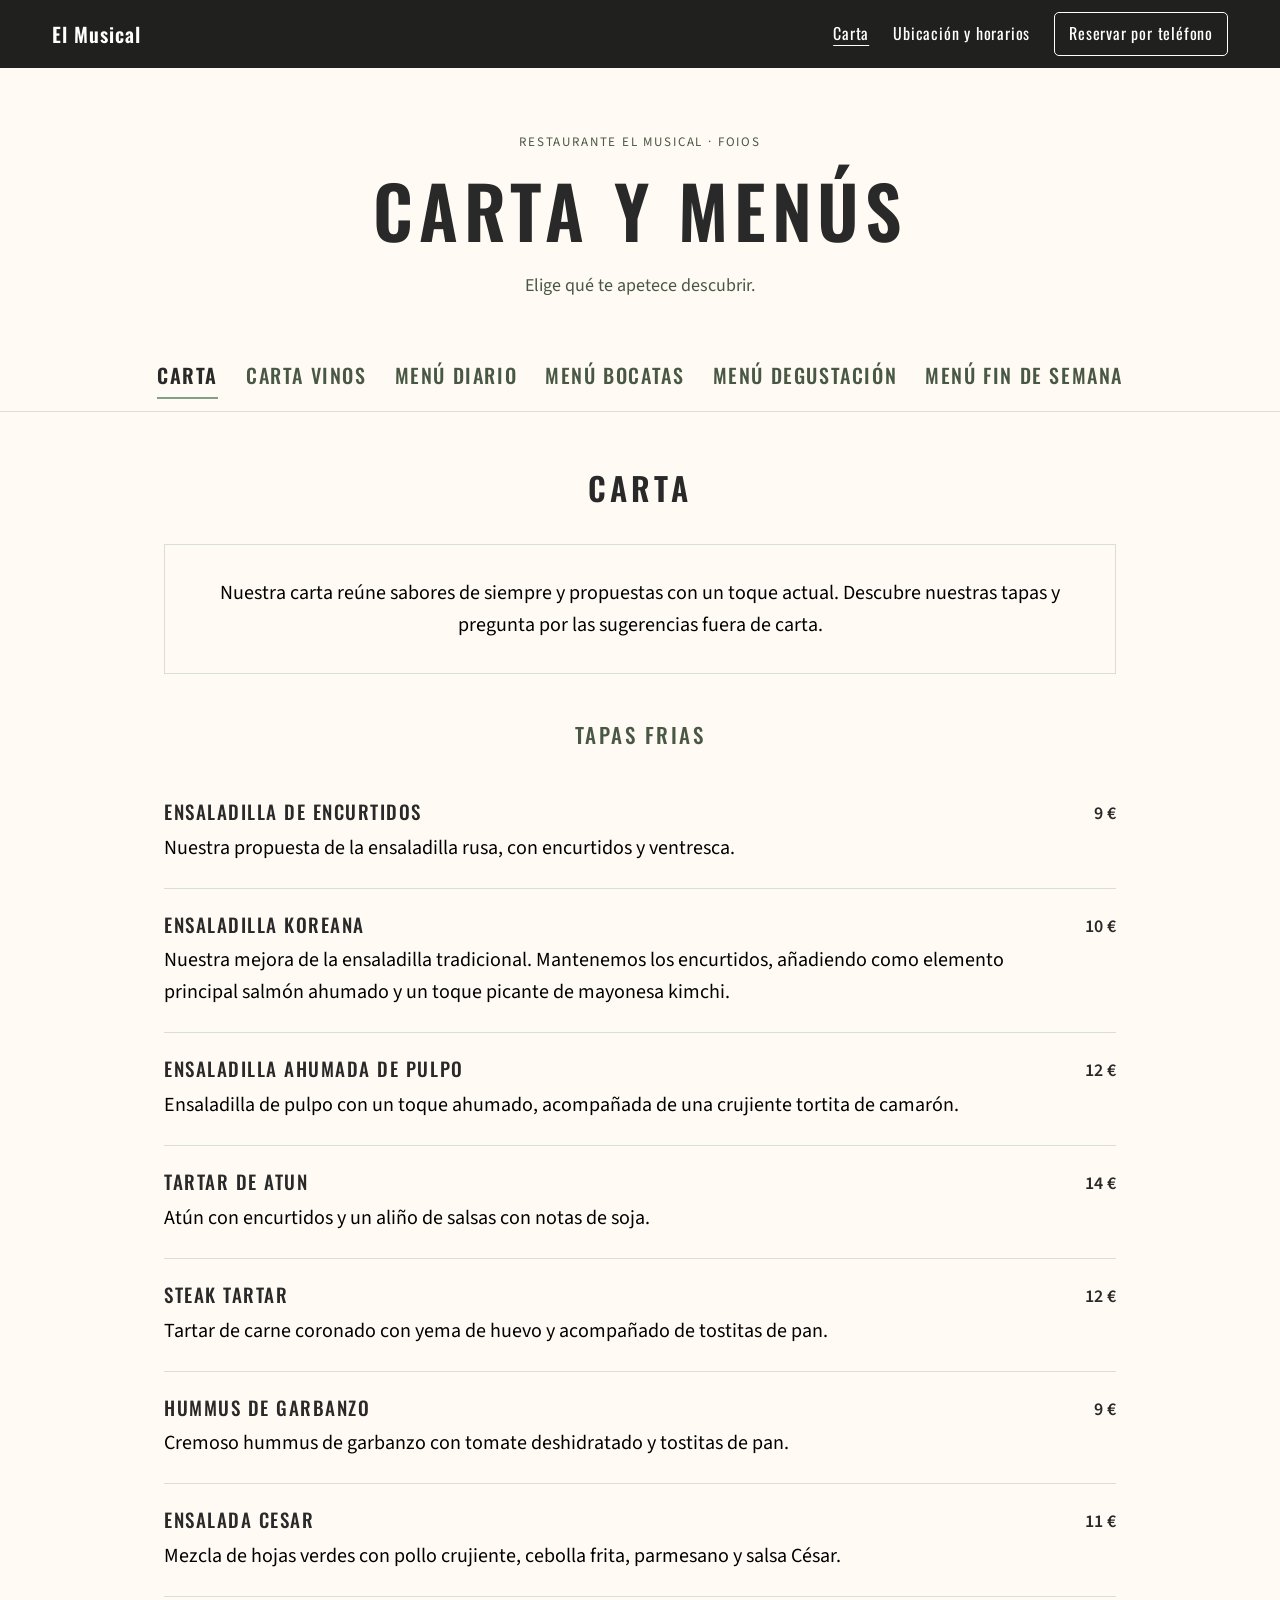
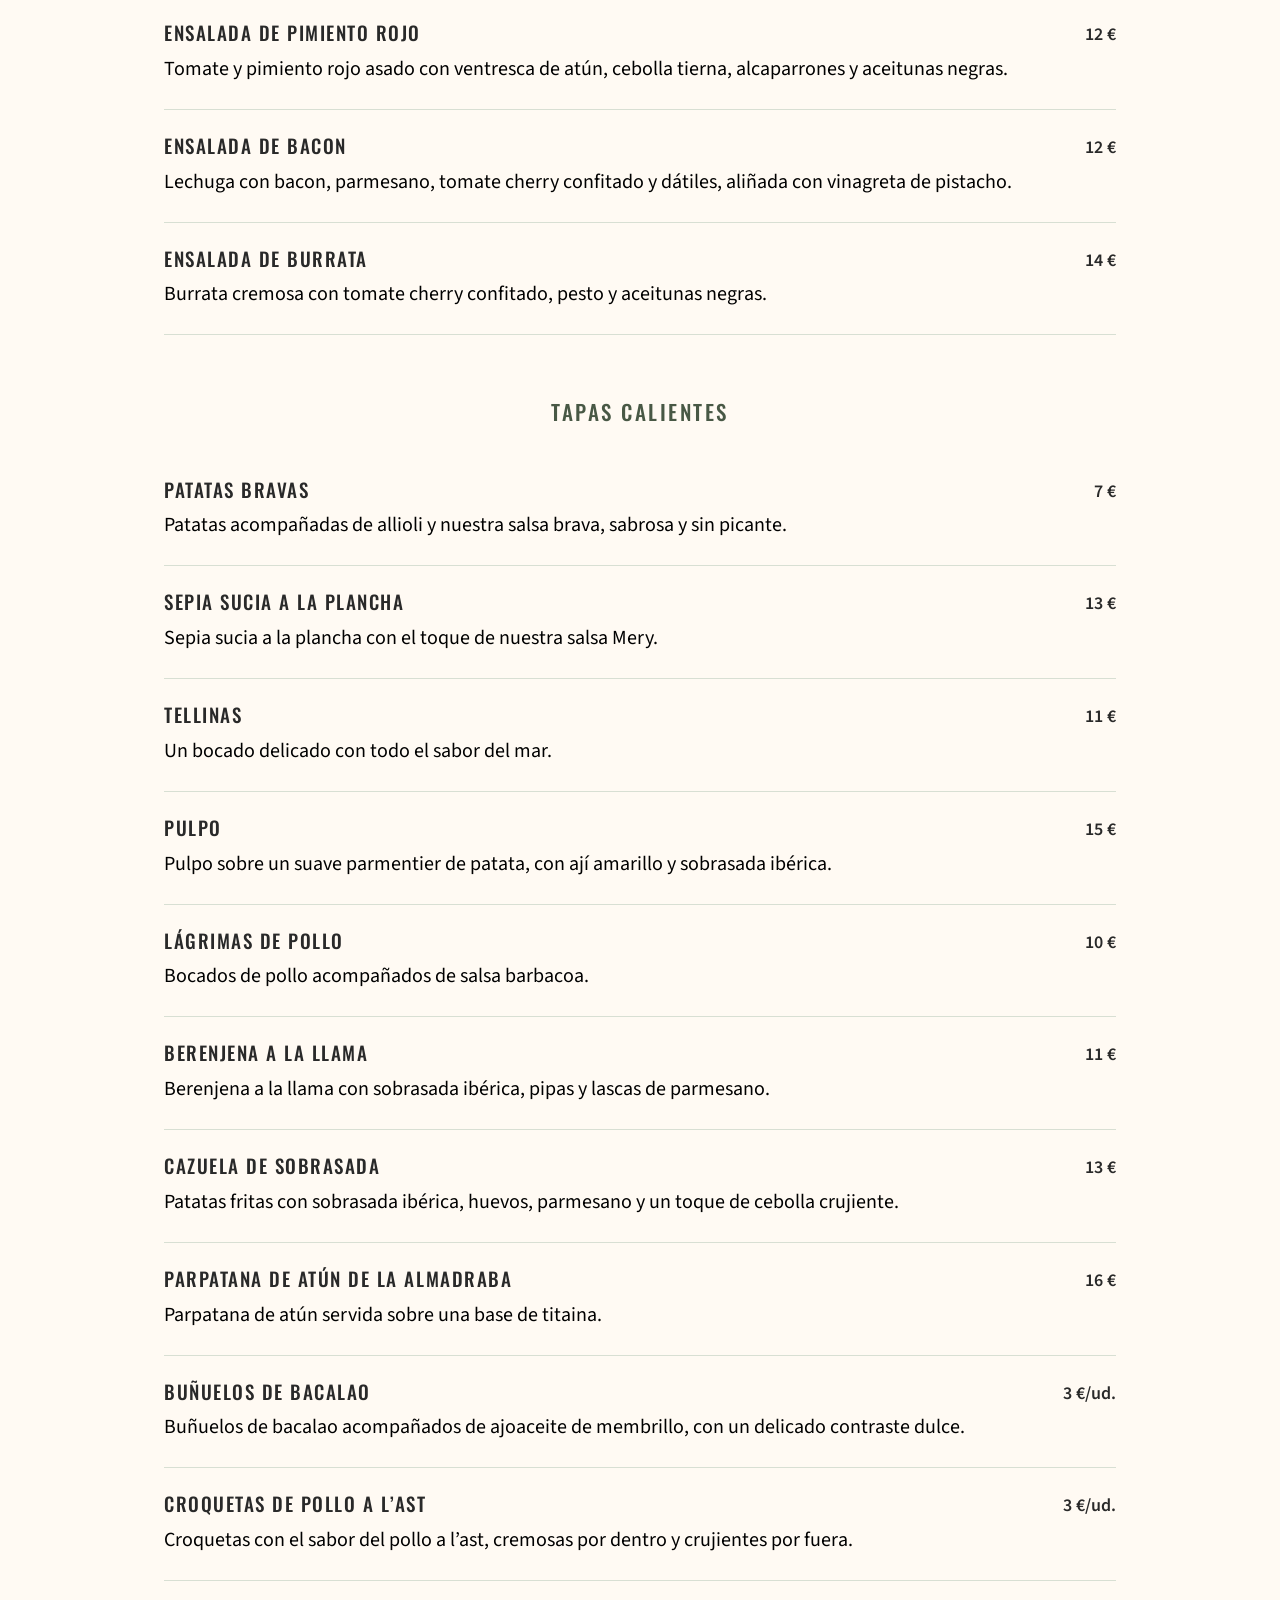
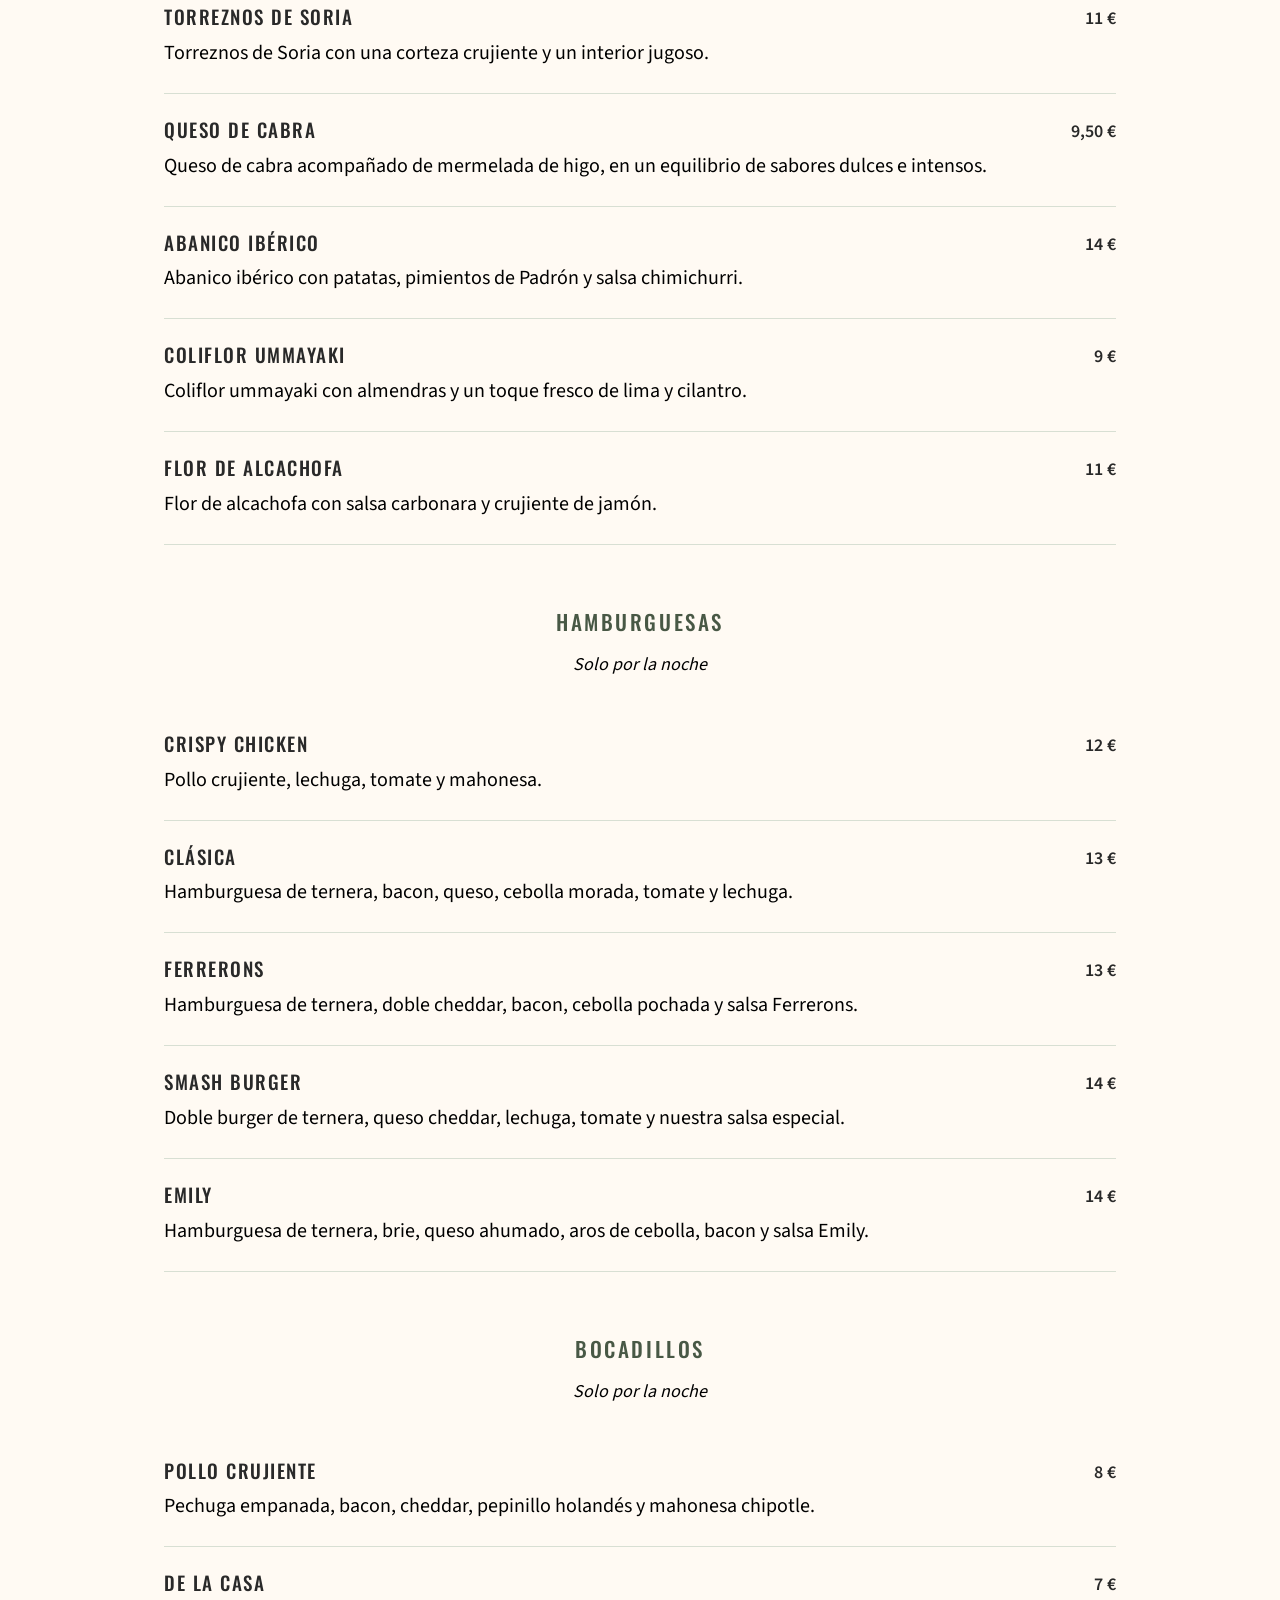
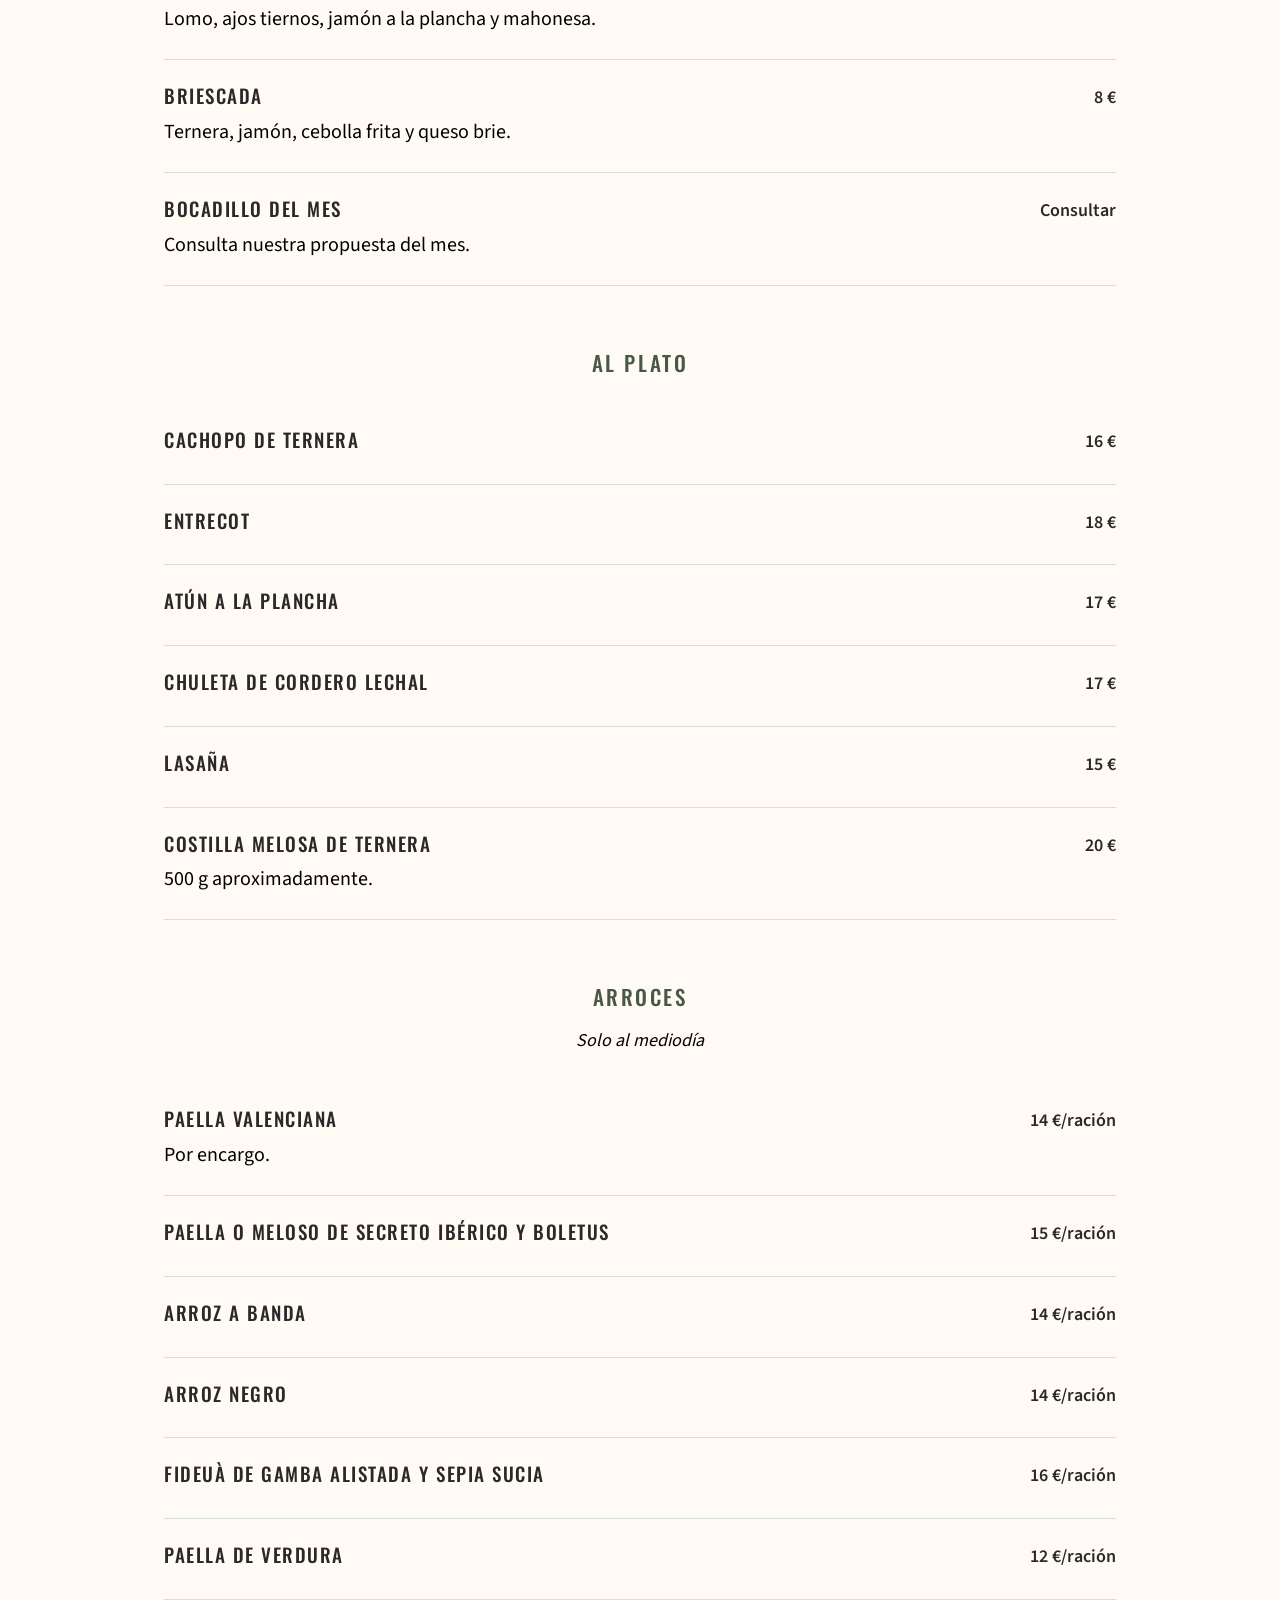
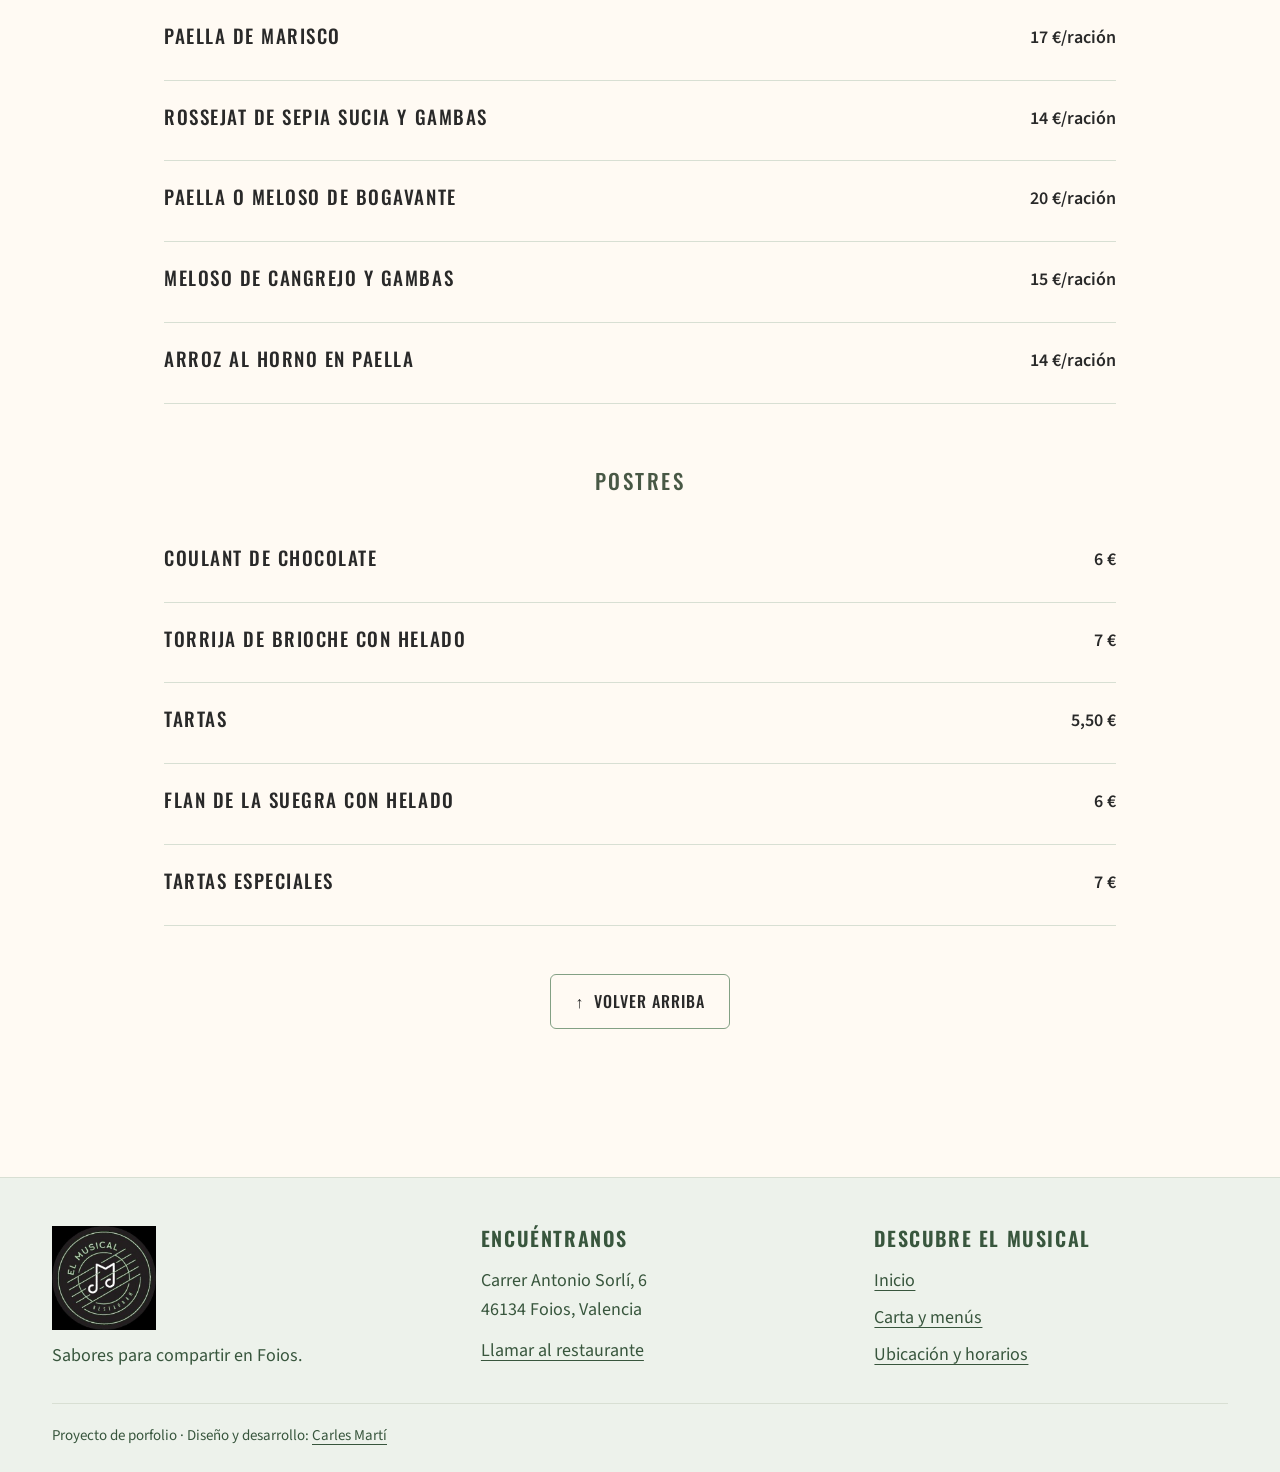
==== commit 51f9a269: "Mejora de portada y fondo de la cabecera" ====
--- a/carta/index.html
+++ b/carta/index.html
@@ -10,24 +10,24 @@
     <link rel="stylesheet" href="../styles.css">
     <link rel="stylesheet" href="carta.css">
     <script src="carta.js" defer></script>
+    <script src="../navegacion.js" defer></script>
 </head>
 
 <body>
     <header class="cabecera">
-        <a class="nombre-restaurante" href="../index.html">
-            <img class="logo-restaurante" src="../images/logo_musical.jpg" alt="El Musical · Inicio" width="76" height="76">
-        </a>
-
-        <nav aria-label="Navegación principal">
-            <ul>
-                <li><a href="index.html#carta" aria-current="page">Carta</a></li>
-                <li><a href="../ubicacion/index.html">Ubicación</a></li>
-            </ul>
-        </nav>
-
-        <a class="boton-reserva" href="tel:+34611469134"> 
-            Reservar por teléfono
-        </a>
+        <div class="cabecera-interior">
+            <a class="nombre-restaurante" href="../index.html">El Musical</a>
+            <button class="boton-menu" type="button" aria-expanded="false" aria-controls="navegacion-principal" hidden>
+                Menú <span class="icono-menu" aria-hidden="true"></span>
+            </button>
+            <nav id="navegacion-principal" class="cabecera-nav" aria-label="Navegación principal">
+                <ul>
+                    <li><a href="index.html#carta" aria-current="page">Carta</a></li>
+                    <li><a href="../ubicacion/index.html">Ubicación y horarios</a></li>
+                    <li><a class="boton-reserva" href="tel:+34611469134">Reservar por teléfono</a></li>
+                </ul>
+            </nav>
+        </div>
     </header>
 
     <main class="pagina-carta">
@@ -874,7 +874,7 @@
             <section id="menu-diario" class="panel-carta menus" aria-labelledby="titulo-diario">
                 <h2 id="titulo-diario">Menú Diario</h2>
                 <!-- Primero qué incluye, después los precios por persona y las opciones dietéticas. -->
-                <p class="descripcion-carta">Incluye un primero y un segundo a elegir, una bebida y postre o café.</p>
+                <p class="descripcion-carta">Incluye un primero y un segundo a elegir, una bebida y postre o café.Solo disponible entre semana.</p>
                 <div class="precios-menu">
                     <p class="precio-menu">13&nbsp;€ <span class="unidad-precio">p/p</span></p>
                 </div>
@@ -912,7 +912,7 @@
             <section id="menu-bocatas" class="panel-carta menus" aria-labelledby="titulo-bocatas">
                 <h2 id="titulo-bocatas">Menú Bocatas</h2>
                 <!-- Primero qué incluye, después los precios por persona y las opciones dietéticas. -->
-                <p class="descripcion-carta">Incluye cuatro entrantes para picar y un variado de bocadillos seleccionados por el restaurante para compartir al centro. También incluye bebida (agua, cerveza, refrescos o sangría) y café.</p>
+                <p class="descripcion-carta">Incluye cuatro entrantes para picar y un variado de bocadillos seleccionados por el restaurante para compartir al centro. También incluye bebida (agua, cerveza, refrescos o sangría) y café. Solo disponible por la noche.</p>
                 <div class="precios-menu">
                     <p class="precio-menu">23&nbsp;€ <span class="unidad-precio">p/p</span></p>
                 </div>
@@ -969,7 +969,7 @@
             <section id="menu-fin-de-semana" class="panel-carta menus" aria-labelledby="titulo-fin-de-semana">
                 <h2 id="titulo-fin-de-semana">Menú Fin De Semana</h2>
                 <!-- Primero qué incluye, después los precios por persona y las opciones dietéticas. -->
-                <p class="descripcion-carta">Incluye tres tapas a elegir para toda la reserva y un plato principal, además de postre y café en las dos modalidades: con barra libre o sin bebida. Las tapas se sirven para cuatro personas o se adaptan al número de comensales.</p>
+                <p class="descripcion-carta">Incluye tres tapas a elegir para toda la reserva y un plato principal, además de postre y café en las dos modalidades: con barra libre o sin bebida. Las tapas se sirven para cuatro personas o se adaptan al número de comensales. Solo disponible a medio día los fines de semana.</p>
                 <div class="precios-menu">
                     <p class="precio-menu">33&nbsp;€ <span class="unidad-precio">p/p</span><span class="modalidad-precio">Con barra libre</span></p>
                     <p class="precio-menu">27&nbsp;€ <span class="unidad-precio">p/p</span><span class="modalidad-precio">Sin bebida</span></p>
@@ -1039,7 +1039,7 @@
     <footer class="pie-web">
         <div class="contenido-pie">
             <div class="identidad-pie">
-                <p class="nombre-pie">El Musical</p>
+                <img class="logo-restaurante" src="../images/logo_musical.jpg" alt="El Musical" width="104" height="104" loading="lazy">
                 <p>Sabores para compartir en Foios.</p>
             </div>
             <div>
--- a/styles.css
+++ b/styles.css
@@ -18,6 +18,9 @@
 /* Paleta y dos familias compartidas por todas las páginas.
    El verde se ha aproximado a partir de la fotografía de la carta. */
 :root{
+    --carbon: #201f1e;
+    --ancho-pagina: 1240px;
+    --alto-barra: 68px;
     --verde-principal: #83a084;
     --color-fondo: #fffaf3;
     --verde-oscuro: #38563d;
@@ -58,70 +61,135 @@
     font: inherit;
 }
 
-/*--- CONTENEDOR DE LA CABECERA ---*/
-.cabecera{
-    /* Permanece visible al desplazarse por cualquier página */
+/* La misma cabecera en las tres páginas; solo cambia el fondo del inicio. */
+.cabecera {
+    --fondo-cabecera: #20201e;
     position: sticky;
     top: 0;
     z-index: 30;
-    /* Laterales iguales: el menú queda centrado en la pantalla. */
-    display: grid;
-    grid-template-columns: minmax(0, 1fr) auto minmax(0, 1fr);
+    color: #fff;
+    background-color: var(--fondo-cabecera);
+}
+
+.cabecera-inicio {
+    /* La foto comienza al borde superior, detrás de la barra. */
+    margin-bottom: calc(-1 * var(--alto-barra));
+    background-color: rgb(32 31 30 / 92%);
+    transition: background-color 200ms ease;
+}
+
+.cabecera-inicio.con-scroll,
+.cabecera-inicio.menu-abierto {
+    background-color: var(--fondo-cabecera);
+}
+
+/* Al abrir el menú, la barra se vuelve opaca desde el primer instante. */
+.cabecera-inicio.menu-abierto { transition-duration: 0s; }
+
+.cabecera-interior {
+    display: flex;
     align-items: center;
-    gap: 20px;
-    padding: 20px 32px;
-    background-color: var(--verde-principal);
-}
-
-.cabecera > .boton-reserva { justify-self: end; }
-
-.nombre-restaurante {
+    justify-content: space-between;
+    gap: 16px;
+    min-height: var(--alto-barra);
+    max-width: var(--ancho-pagina);
+    margin-inline: auto;
+    padding: 8px 32px;
+}
+
+.cabecera a,
+.boton-menu {
     display: inline-flex;
-    justify-self: start;
-}
-
-.cabecera nav ul {
-    display: flex;
-    flex-wrap: wrap;
-    justify-content:center;
-    gap: 16px;
+    align-items: center;
+    min-height: 44px;
+    color: inherit;
+    font-family: var(--fuente-titulos);
+    font-size: 16px;
+    letter-spacing: 0.05em;
+    text-decoration: none;
+    text-underline-offset: 0.32em;
+}
+
+.cabecera .nombre-restaurante {
+    font-size: 20px;
+    font-weight: 600;
+    white-space: nowrap;
+}
+
+.cabecera-nav ul {
+    display: flex;
+    align-items: center;
+    gap: 24px;
     margin: 0;
     padding: 0;
     list-style: none;
 }
 
-.cabecera nav a{
-    color: #292929;
+.cabecera a:hover,
+.cabecera-nav a[aria-current="page"] {
+    text-decoration: underline;
+}
+
+.cabecera a:focus-visible,
+.boton-menu:focus-visible {
+    outline: 2px solid #fff;
+    outline-offset: 3px;
+}
+
+.cabecera .boton-reserva,
+.boton-menu {
+    padding: 6px 14px;
+    border: 1px solid #fff;
+    border-radius: 5px;
+}
+
+.cabecera .boton-reserva:hover,
+.boton-menu:hover {
+    background: #fff;
+    color: var(--carbon);
     text-decoration: none;
-    font-size: 16px;
-    letter-spacing: 0.12em;
-    text-transform: uppercase;
-    font-weight: 500;
-    font-family: var(--fuente-titulos);
-}
-
-.cabecera nav a:hover {
-    color: var(--verde-oscuro);
-    text-decoration: underline;
-}
-
-.boton-reserva {
-    display: inline-block;
-    padding: 12px;
-    border-radius: 6px;
-    background-color: var(--color-fondo);
-    color: var(--verde-oscuro);
-    text-align: center;
-    text-decoration: none;
-    font-family: var(--fuente-titulos);
-    font-size: 16px;
-    font-weight: 500;
-    letter-spacing: 0.06em;
-    text-transform: uppercase;
-}
-
-.boton-reserva:hover{
-    background-color: var(--verde-suave);
+}
+
+.boton-menu {
+    display: none;
+    gap: 10px;
+    background: transparent;
+    cursor: pointer;
+}
+
+.icono-menu {
+    width: 15px;
+    height: 10px;
+    border-block: 1px solid currentColor;
+}
+
+@media (max-width: 700px) {
+    .cabecera-interior {
+        flex-wrap: wrap;
+        padding-inline: 20px;
+    }
+
+    /* Sin JavaScript, los enlaces siguen visibles debajo del nombre. */
+    .cabecera-nav { width: 100%; }
+    .cabecera-nav ul { flex-wrap: wrap; gap: 4px 16px; }
+
+    .boton-menu:not([hidden]) { display: inline-flex; }
+    .boton-menu:not([hidden]) + .cabecera-nav {
+        position: absolute;
+        top: 100%;
+        left: 0;
+        right: 0;
+        max-height: calc(100vh - var(--alto-barra));
+        max-height: calc(100dvh - var(--alto-barra));
+        overflow-y: auto;
+        padding: 12px 20px 20px;
+        border-top: 1px solid rgb(255 255 255 / 20%);
+        background-color: var(--fondo-cabecera);
+    }
+
+    .boton-menu[aria-expanded="false"]:not([hidden]) + .cabecera-nav { display: none; }
+    .boton-menu:not([hidden]) + .cabecera-nav ul { display: grid; gap: 8px; }
+    .boton-menu:not([hidden]) + .cabecera-nav a { width: 100%; }
 }
 
 .presentacion{
@@ -130,10 +198,6 @@
     margin: 0 auto;
     padding: 60px;
     text-align: center;
-}
-
-.presentacion h1 {
-    margin-bottom: 24px;
 }
 
 /* Los títulos de cada página solo ajustan el tamaño y el margen. */
@@ -152,30 +216,16 @@
     margin: 0 auto 24px;
 }
 
-.presentacion a{
-    color: #292929;
-    font-size: 20px;
-    font-family: var(--fuente-titulos);
-    font-weight: 500;
-    letter-spacing: 0.08em;
-    text-transform: uppercase;
-}
-
-.presentacion a:hover{
-    color: var(--verde-oscuro);
-    text-decoration: underline;
-}
-
 /* El contenido crece para que el pie llegue al final en páginas cortas. */
 body > main { flex: 1; }
 
-/* Logo con tamaño reservado: no salta la cabecera al cargar la imagen. */
+/* El archivo completo conserva sus proporciones y se apoya sobre el pie claro. */
 .logo-restaurante {
     display: block;
-    width: 76px;
-    height: 76px;
-    object-fit: contain;
-    border-radius: 50%;
+    width: 104px;
+    max-width: 100%;
+    height: auto;
+    margin-bottom: 12px;
 }
 
 /* Pie compartido por Inicio, Carta y Ubicación. */
@@ -195,13 +245,6 @@
 }
 .contenido-pie > * { min-width: 0; }
 .pie-web h2 { margin: 0 0 16px; font-size: 20px; }
-.nombre-pie {
-    margin: 0 0 12px;
-    font-family: var(--fuente-titulos);
-    font-size: 32px;
-    letter-spacing: 0.08em;
-    text-transform: uppercase;
-}
 .identidad-pie p:last-child { margin: 0; }
 .pie-web address { margin-bottom: 12px; font-style: normal; }
 .pie-web ul { margin: 0; padding: 0; list-style: none; }
@@ -221,12 +264,95 @@
         padding: 40px 20px;
     }
 
-    .cabecera {
-        display: flex;
-        flex-direction: column;
-        padding: 20px 16px;
-    }
     .contenido-pie { grid-template-columns: minmax(0, 1fr); gap: 28px; }
     .pie-web { padding: 36px 20px 20px; }
-    .logo-restaurante { width: 64px; height: 64px; }
-}
+}
+
+.portada {
+    display: flex;
+    align-items: center;
+    min-height: clamp(480px, 49vw, 690px);
+    padding: calc(var(--alto-barra) + 36px) max(32px, calc((100% - var(--ancho-pagina)) / 2 + 32px)) 48px;
+    color: white;
+    background-color: #251e19;
+
+    /* En escritorio, reservar la derecha para la foto reduce el recorte. */
+    background-image:
+        linear-gradient(90deg, #251e19 40%, rgb(37 30 25 / 80%) 50%, rgb(37 30 25 / 26%) 67%, transparent 82%),
+        url("images/paella1.jpg");
+    background-repeat: no-repeat;
+    background-size: 100% 100%, max(60%, 540px) auto;
+    background-position: center, right 51%;
+}
+
+.portada-contenido {
+    max-width: 32rem;
+}
+
+.portada-etiqueta {
+    margin: 0 0 12px;
+    font-size: 15px;
+    letter-spacing: 0.14em;
+    text-transform: uppercase;
+}
+
+.portada h1 {
+    font-size: clamp(37px, 6.1vw, 79px);
+    margin: 0 0 28px;
+    text-align: left; /* La regla general de h1 lo centra en otras páginas. */
+}
+
+.portada-acciones {
+    display: flex;
+    flex-wrap: wrap;
+    gap: 12px;
+}
+
+.portada-enlace {
+    display: inline-block;
+    padding: 12px 22px;
+    border-radius: 6px;
+    background-color: var(--color-fondo);
+    color: var(--verde-oscuro);
+    font-family: var(--fuente-titulos);
+    font-weight: 500;
+    letter-spacing: 0.06em;
+    text-decoration: none;
+    text-transform: uppercase;
+}
+
+.portada-enlace:hover {
+    background-color: var(--verde-suave);
+}
+
+.portada-enlace-secundario {
+    box-shadow: inset 0 0 0 1px #fff;
+    background-color: transparent;
+    color: #fff;
+}
+
+.portada-enlace-secundario:hover {
+    background-color: rgb(255 255 255 / 15%);
+}
+
+.portada-enlace:focus-visible {
+    outline: 2px solid #fff;
+    outline-offset: 3px;
+}
+
+.presentacion h2 {
+    margin: 0 0 16px;
+}
+
+@media (max-width: 700px) {
+    .portada {
+        align-items: flex-end;
+        min-height: clamp(420px, 60svh, 540px);
+        padding: calc(var(--alto-barra) + 24px) 20px 32px;
+        background-image:
+            linear-gradient(to top, rgb(0 0 0 / 90%), rgb(0 0 0 / 68%) 34%, transparent 70%),
+            url("images/paella1.jpg");
+        background-size: cover;
+        background-position: center;
+    }
+}
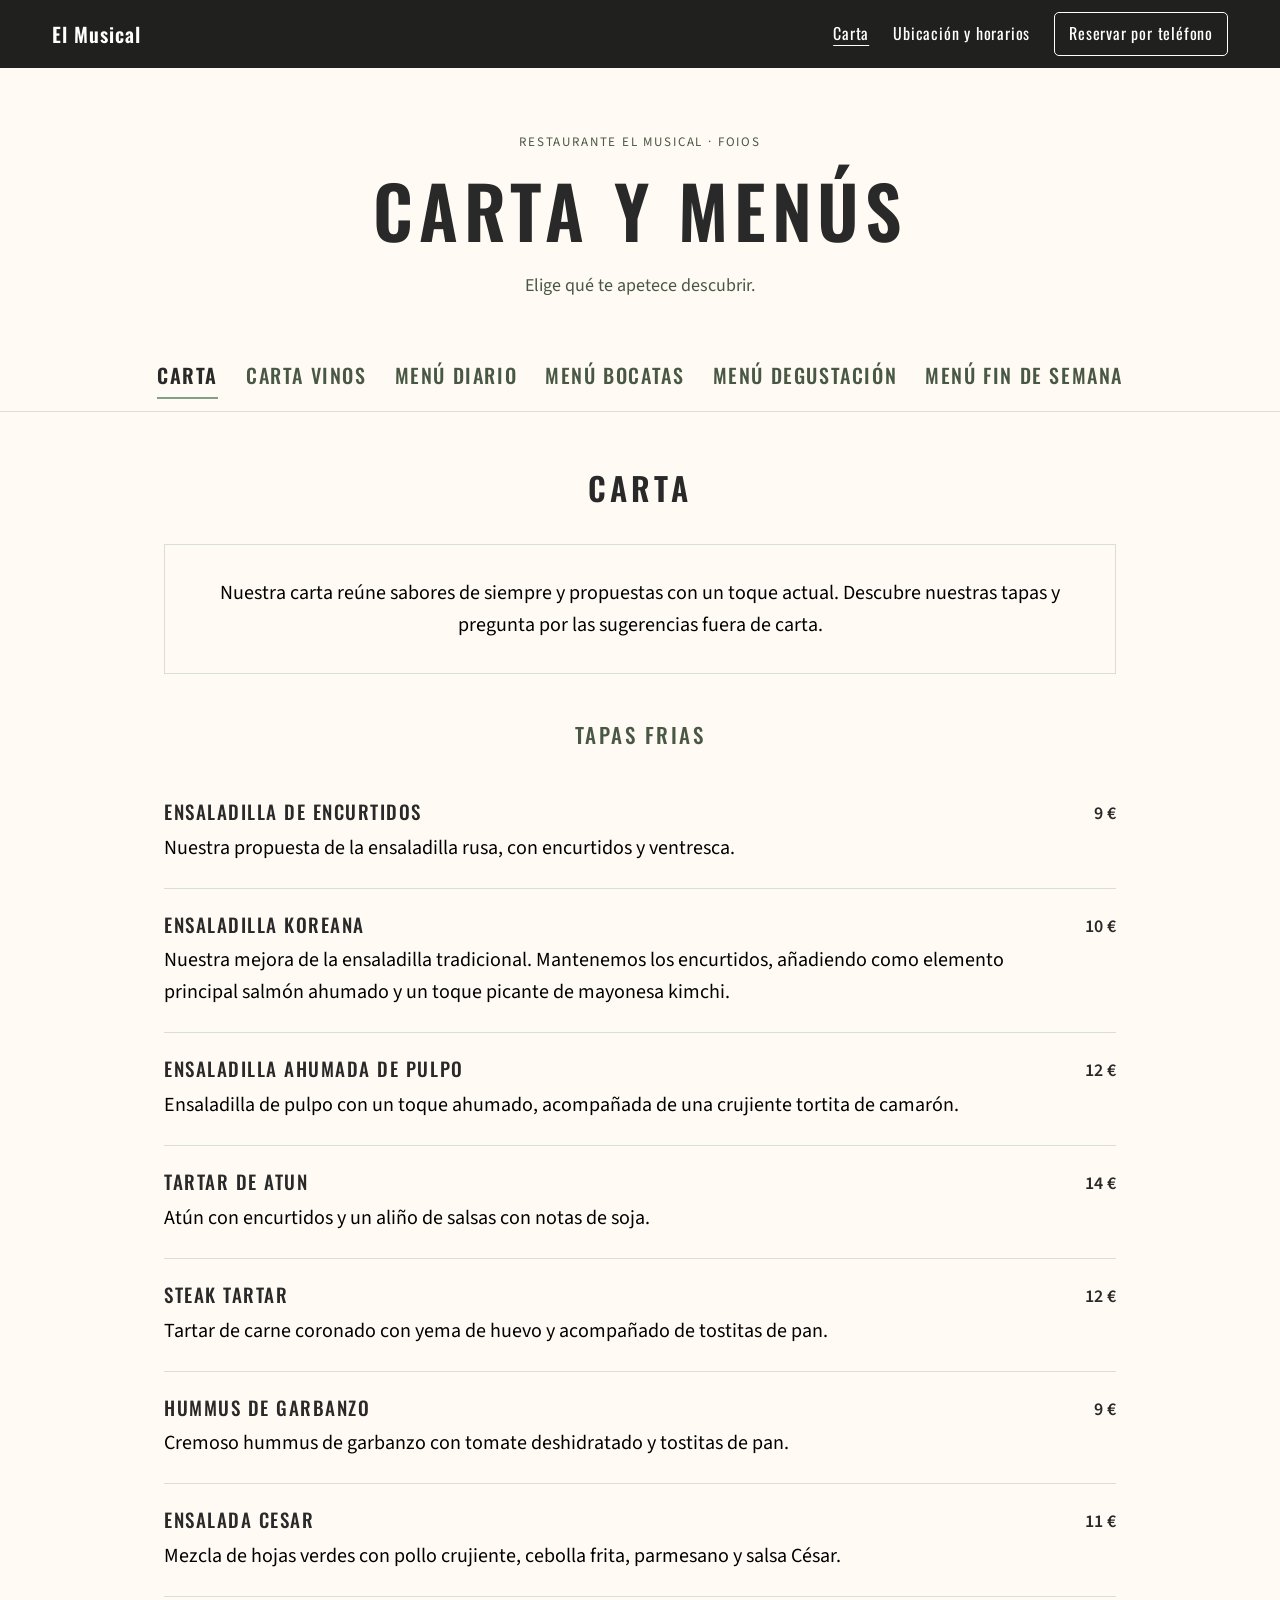
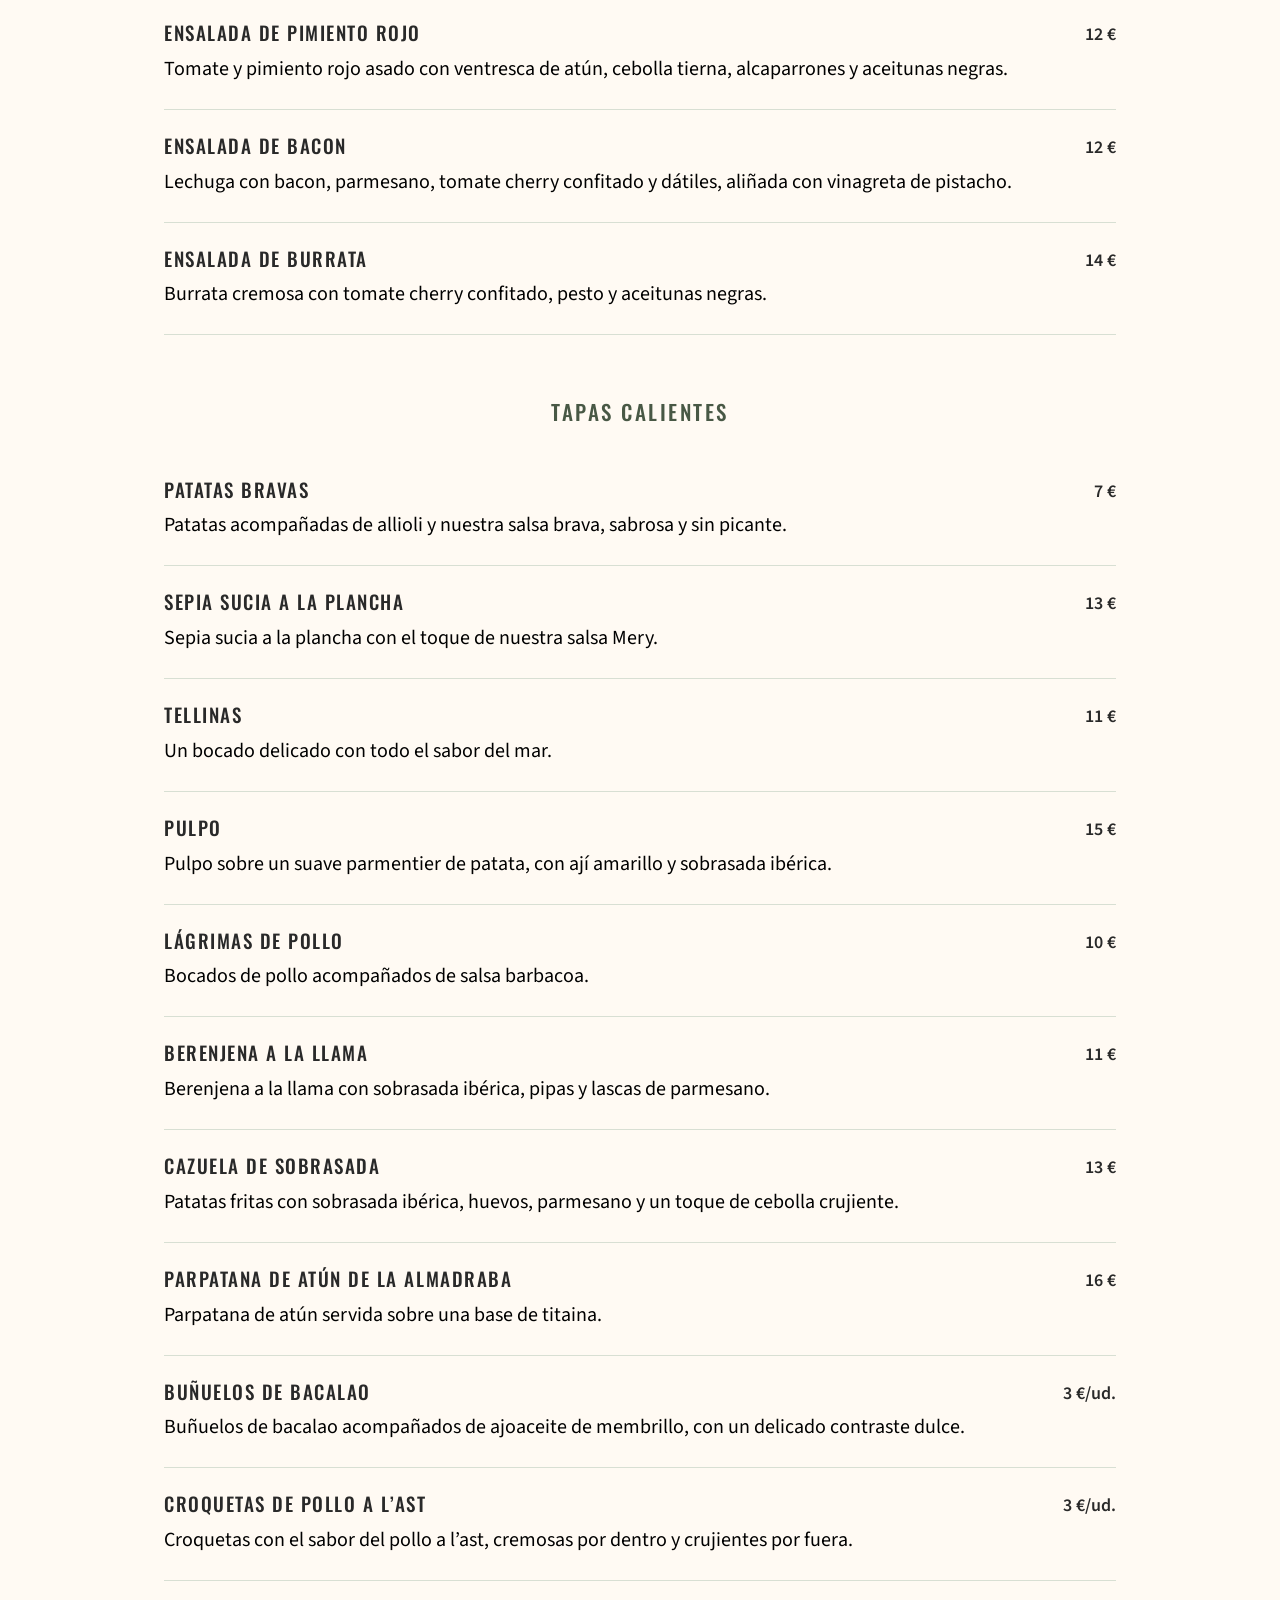
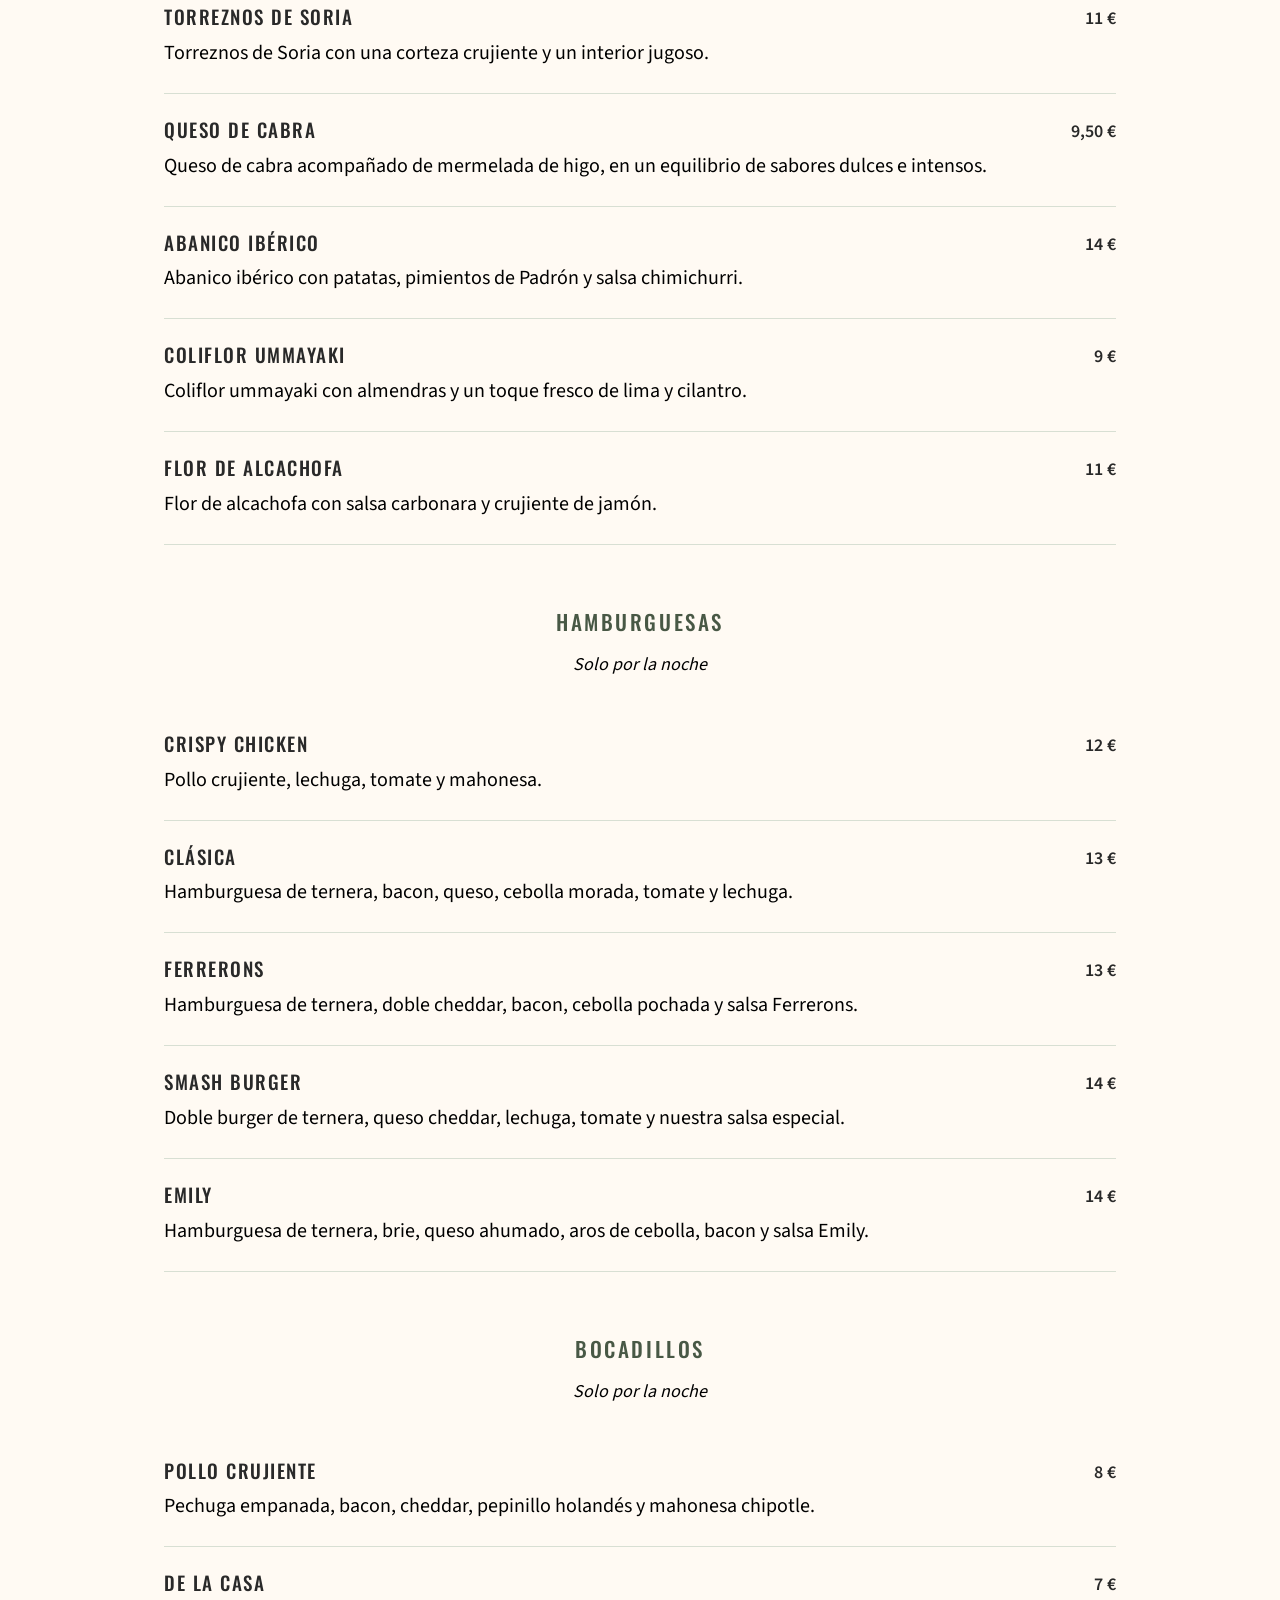
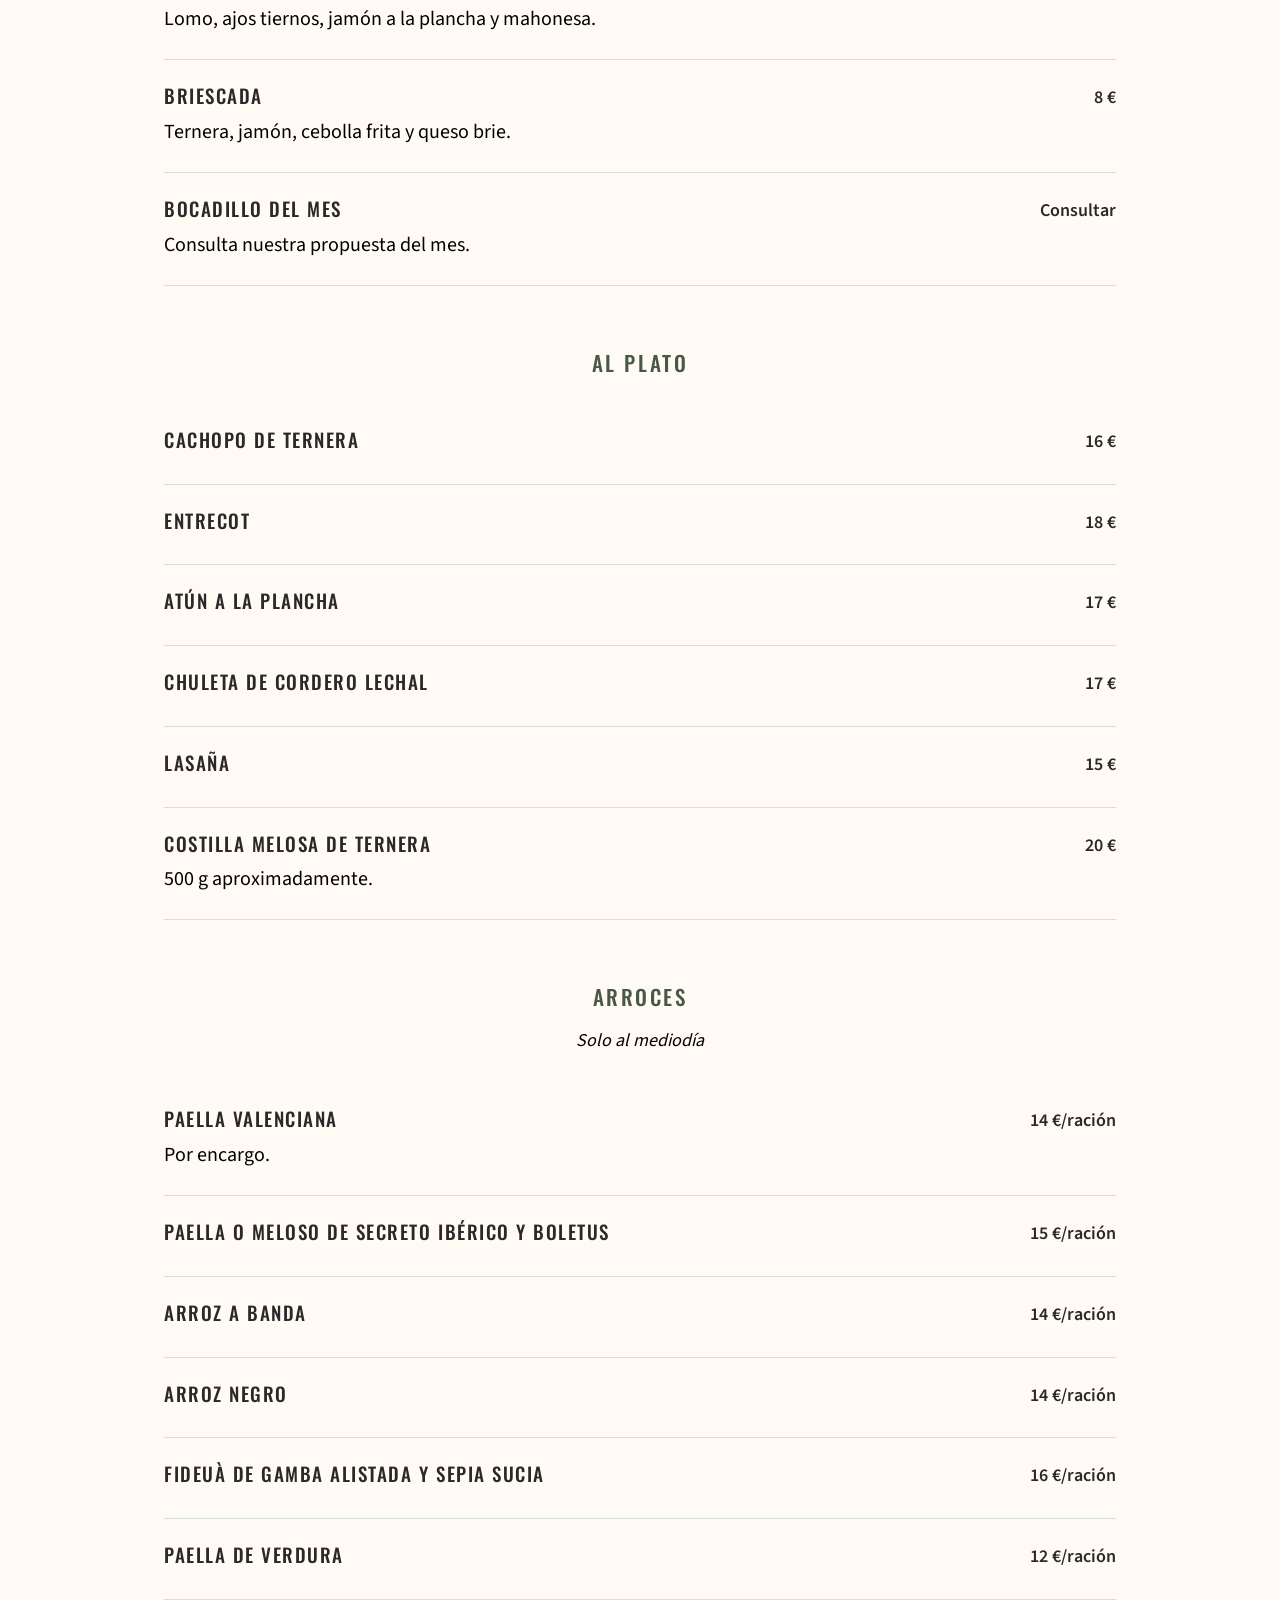
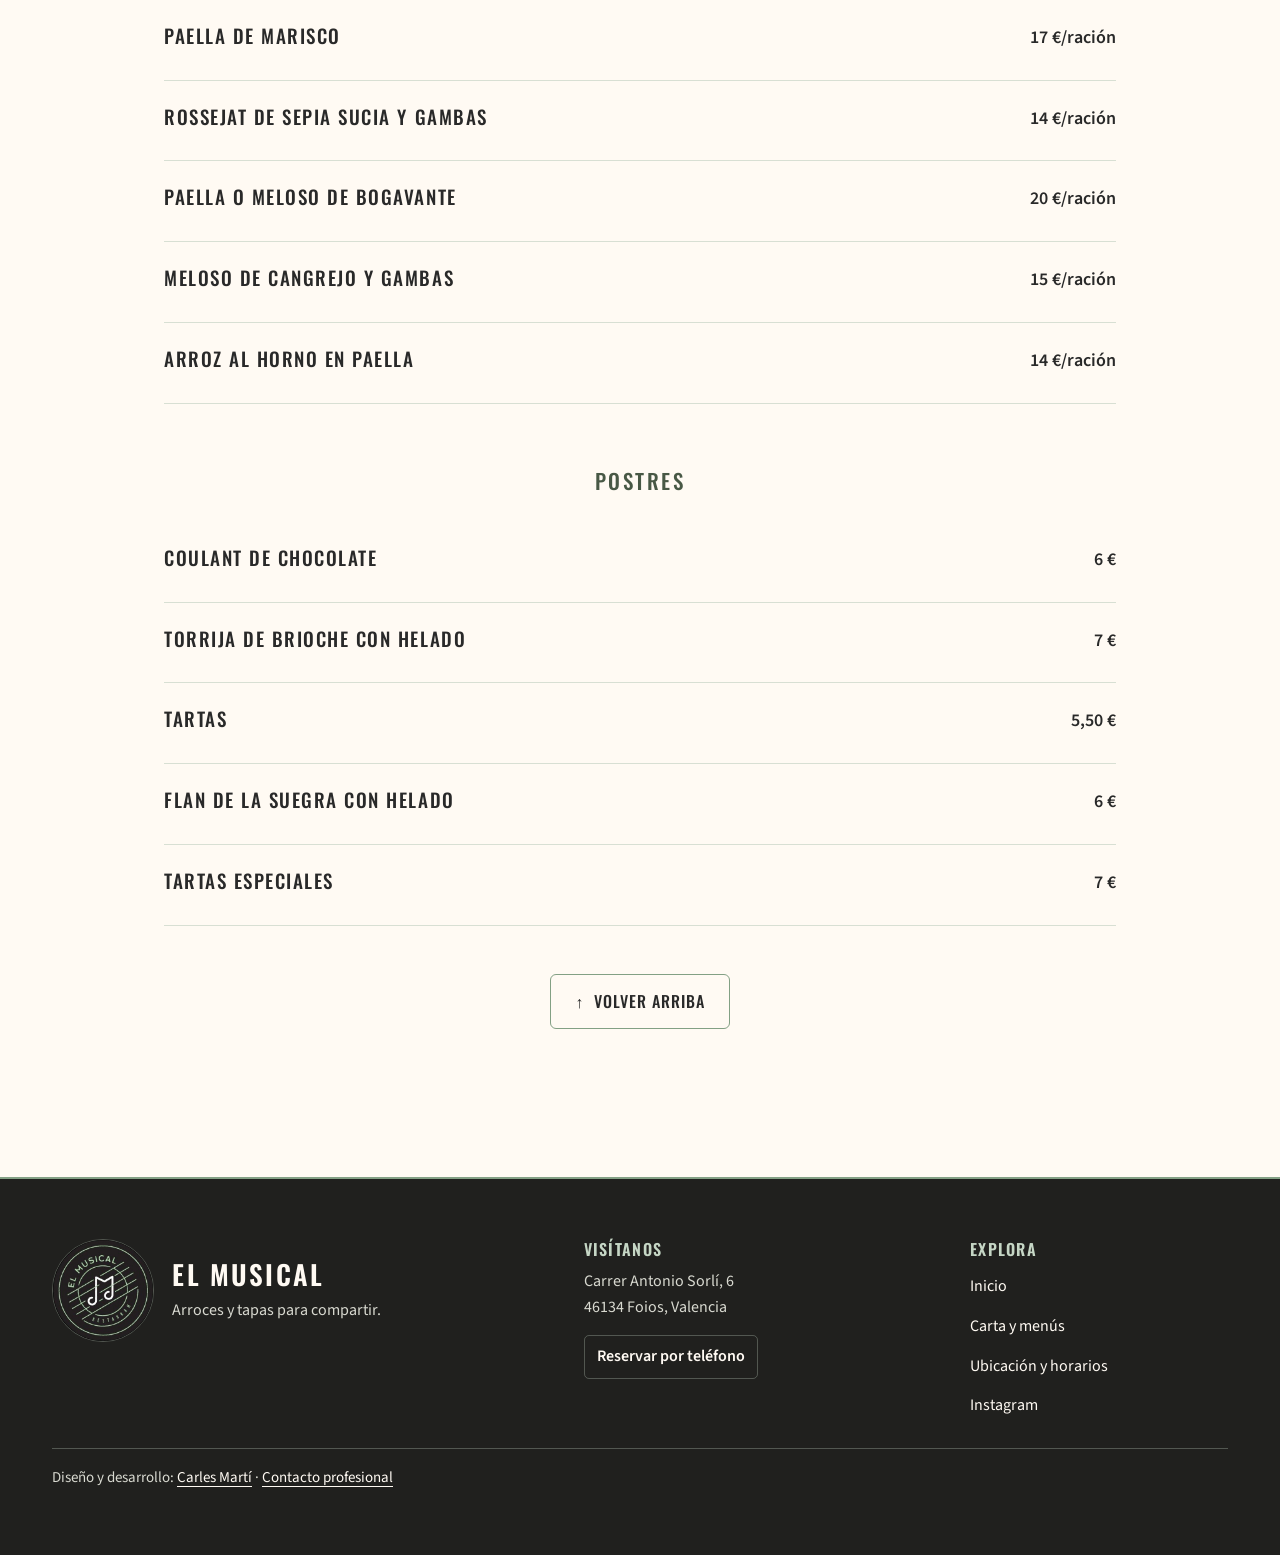
==== commit 4148d166: "Rediseña el pie de página y añade enlaces de contacto" ====
--- a/carta/index.html
+++ b/carta/index.html
@@ -1,14 +1,12 @@
 <!DOCTYPE html>
-<html lang="es">
+<html lang="es" class="pagina-carta">
 <head>
     <meta charset="UTF-8">
     <meta name="viewport" content="width=device-width, initial-scale=1.0">
     <title>Carta y menús | Restaurante El Musical</title>
     <meta name="description" content="Consulta la carta, los vinos y los menús del restaurante El Musical en Foios.">
 
-    <!-- Primero los estilos comunes; después los de esta página -->
     <link rel="stylesheet" href="../styles.css">
-    <link rel="stylesheet" href="carta.css">
     <script src="carta.js" defer></script>
     <script src="../navegacion.js" defer></script>
 </head>
@@ -30,9 +28,9 @@
         </div>
     </header>
 
-    <main class="pagina-carta">
+    <main>
         <div class="introduccion-carta">
-            <p class="etiqueta-carta">Restaurante El Musical · Foios</p>
+            <p class="etiqueta-seccion">Restaurante El Musical · Foios</p>
             <h1>Carta y menús</h1>
             <p>Elige qué te apetece descubrir.</p>
         </div>
@@ -49,7 +47,7 @@
         </nav>
 
         <div class="contenido-carta">
-            <section id="carta" class="panel-carta carta" aria-labelledby="titulo-carta">
+            <section id="carta" class="panel-carta" aria-labelledby="titulo-carta">
                 <h2 id="titulo-carta">Carta</h2>
                 <p class="descripcion-carta">
                     Nuestra carta reúne sabores de siempre y propuestas con un toque actual. Descubre nuestras tapas y pregunta por las sugerencias fuera de carta.
@@ -475,7 +473,7 @@
                 </section>
             </section>
 
-            <section id="carta-vinos" class="panel-carta vinos" aria-labelledby="titulo-vinos">
+            <section id="carta-vinos" class="panel-carta" aria-labelledby="titulo-vinos">
                 <h2 id="titulo-vinos">Carta Vinos</h2>
                 <p class="descripcion-carta">Descubre nuestra selección de vinos y encuentra el acompañamiento para tu elección de platos.</p>
 
@@ -487,7 +485,7 @@
                             <div>
                                 <h4>Sant Pere</h4>
                                 <p class="origen-vino">D. O. Valencia</p>
-                                <p class="nota-cata">Presenta un color amarillo pajizo, con una sensación ligera y fresca en la copa. En nariz predominan aromas frutales frescos con recuerdos a flores, hierbas como el hinojo y frutas blancas. Su paso por boca es fresco y ligero, con un final limpio y refrescante. Un vino elegante y buena compañía para comidas ligeras e informales.</p>
+                                <p>Presenta un color amarillo pajizo, con una sensación ligera y fresca en la copa. En nariz predominan aromas frutales frescos con recuerdos a flores, hierbas como el hinojo y frutas blancas. Su paso por boca es fresco y ligero, con un final limpio y refrescante. Un vino elegante y buena compañía para comidas ligeras e informales.</p>
                                 <p class="variedad-vino"><strong>Variedades:</strong> Macabeo 90% y Merseguera 10%.</p>
                             </div>
                             <span class="precio">18,00&nbsp;€</span>
@@ -496,7 +494,7 @@
                             <div>
                                 <h4>Flor de Ahillas</h4>
                                 <p class="origen-vino">D. O. Valencia</p>
-                                <p class="nota-cata">De lágrima lenta y un tono amarillo brillante y limpio. Su intensidad y complejidad aromática recuerdan a frutas tropicales y flores blancas, con leves notas herbáceas y pinceladas minerales. En boca se aprecia su volumen frutal y untuosidad, con un punto de acidez que acentúa su frescura y persistencia.</p>
+                                <p>De lágrima lenta y un tono amarillo brillante y limpio. Su intensidad y complejidad aromática recuerdan a frutas tropicales y flores blancas, con leves notas herbáceas y pinceladas minerales. En boca se aprecia su volumen frutal y untuosidad, con un punto de acidez que acentúa su frescura y persistencia.</p>
                                 <p class="variedad-vino"><strong>Variedades:</strong> 100% Merseguera.</p>
                             </div>
                             <span class="precio">22,00&nbsp;€</span>
@@ -505,7 +503,7 @@
                             <div>
                                 <h4>Les Freses</h4>
                                 <p class="origen-vino">D. O. Alicante</p>
-                                <p class="nota-cata">Color amarillo pajizo brillante con reflejos verdosos. En nariz presenta aromas de flores frescas, jazmín, azahar, manzanilla e hinojo. En boca es seco, placentero y cítrico, con recuerdos de limoncillo, pétalos carnosos y fruta agridulce. Retrogusto largo.</p>
+                                <p>Color amarillo pajizo brillante con reflejos verdosos. En nariz presenta aromas de flores frescas, jazmín, azahar, manzanilla e hinojo. En boca es seco, placentero y cítrico, con recuerdos de limoncillo, pétalos carnosos y fruta agridulce. Retrogusto largo.</p>
                                 <p class="variedad-vino"><strong>Variedades:</strong> Moscatel de Alejandría.</p>
                             </div>
                             <span class="precio">24,00&nbsp;€</span>
@@ -514,7 +512,7 @@
                             <div>
                                 <h4>Colagón Verdejo</h4>
                                 <p class="origen-vino">D. O. Rueda</p>
-                                <p class="nota-cata">Color amarillo con tonalidad verdosa. Aromas a fruta tropical y flores, con frescor exótico. Lleno de sabor y con un buen paso de boca. Una pequeña porción de viura complementa el verdejo y aporta acidez. Los tonos verdes y los aromas exóticos del verdejo aseguran un suave carácter afrutado. Equilibrado y con una agradable profundidad.</p>
+                                <p>Color amarillo con tonalidad verdosa. Aromas a fruta tropical y flores, con frescor exótico. Lleno de sabor y con un buen paso de boca. Una pequeña porción de viura complementa el verdejo y aporta acidez. Los tonos verdes y los aromas exóticos del verdejo aseguran un suave carácter afrutado. Equilibrado y con una agradable profundidad.</p>
                                 <p class="variedad-vino"><strong>Variedades:</strong> Verdejo y Viura.</p>
                             </div>
                             <span class="precio">16,00&nbsp;€</span>
@@ -523,7 +521,7 @@
                             <div>
                                 <h4>Gorgorito Verdejo</h4>
                                 <p class="origen-vino">D. O. Rueda</p>
-                                <p class="nota-cata">Ligero color amarillo pajizo. Su nariz directa y acogedora despliega aromas delicados y frescos con notas de grosellas y hierbas. En boca se muestra fresco y elegante, con sabores frutales y una acidez crujiente y refrescante. Las notas de grosella vuelven a aparecer en el final seco. Un verdejo ligero y agradable.</p>
+                                <p>Ligero color amarillo pajizo. Su nariz directa y acogedora despliega aromas delicados y frescos con notas de grosellas y hierbas. En boca se muestra fresco y elegante, con sabores frutales y una acidez crujiente y refrescante. Las notas de grosella vuelven a aparecer en el final seco. Un verdejo ligero y agradable.</p>
                                 <p class="variedad-vino"><strong>Variedades:</strong> Verdejo.</p>
                             </div>
                             <span class="precio">16,00&nbsp;€</span>
@@ -532,7 +530,7 @@
                             <div>
                                 <h4>El Perro Verde</h4>
                                 <p class="origen-vino">D. O. Rueda</p>
-                                <p class="nota-cata">Color amarillo paja pálido y brillante. En nariz es fragante, con aromas de frutas tropicales como el mango y la piña verde, notas de piel de limón, flores blancas y un recuerdo de hinojo fresco. En boca tiene una textura sedosa y una frescura vibrante que lo hace equilibrado. Al final persisten las frutas blancas, con toques cítricos de lima y un ligero punto salino.</p>
+                                <p>Color amarillo paja pálido y brillante. En nariz es fragante, con aromas de frutas tropicales como el mango y la piña verde, notas de piel de limón, flores blancas y un recuerdo de hinojo fresco. En boca tiene una textura sedosa y una frescura vibrante que lo hace equilibrado. Al final persisten las frutas blancas, con toques cítricos de lima y un ligero punto salino.</p>
                                 <p class="variedad-vino"><strong>Variedades:</strong> Verdejo.</p>
                             </div>
                             <span class="precio">23,00&nbsp;€</span>
@@ -541,7 +539,7 @@
                             <div>
                                 <h4>Belondrade Quinta Apolonia</h4>
                                 <p class="origen-vino">D. O. Rueda</p>
-                                <p class="nota-cata">Color amarillo pajizo brillante y limpio. En nariz presenta aromas a fruta de hueso, como el melocotón, hierba fresca y ciertos toques florales. De entrada muy viva, es un vino fresco, con una buena acidez y largo recorrido.</p>
+                                <p>Color amarillo pajizo brillante y limpio. En nariz presenta aromas a fruta de hueso, como el melocotón, hierba fresca y ciertos toques florales. De entrada muy viva, es un vino fresco, con una buena acidez y largo recorrido.</p>
                                 <p class="variedad-vino"><strong>Variedades:</strong> Verdejo.</p>
                             </div>
                             <span class="precio">29,00&nbsp;€</span>
@@ -550,7 +548,7 @@
                             <div>
                                 <h4>La Casa de las Locas Treixadura</h4>
                                 <p class="origen-vino">D. O. Ribeiro</p>
-                                <p class="nota-cata">Color amarillo pálido. Nariz limpia y fresca, con notas de fruta y matices florales. Vino de largo recorrido en boca, sedoso, elegante y con una acidez bien integrada que aporta frescura.</p>
+                                <p>Color amarillo pálido. Nariz limpia y fresca, con notas de fruta y matices florales. Vino de largo recorrido en boca, sedoso, elegante y con una acidez bien integrada que aporta frescura.</p>
                                 <p class="variedad-vino"><strong>Variedades:</strong> Treixadura.</p>
                             </div>
                             <span class="precio">27,00&nbsp;€</span>
@@ -559,7 +557,7 @@
                             <div>
                                 <h4>O Luar do Sil</h4>
                                 <p class="origen-vino">D. O. Valdeorras</p>
-                                <p class="nota-cata">Color oro limpio. En nariz aparecen notas florales y, en el fondo, aromas de fruta verde y tonos tropicales. La entrada en boca es amable, agradable al paladar, sedosa y redonda. El postgusto es largo y elegante. Agradable y delicado, con predominio de la sensación frutal y mineral.</p>
+                                <p>Color oro limpio. En nariz aparecen notas florales y, en el fondo, aromas de fruta verde y tonos tropicales. La entrada en boca es amable, agradable al paladar, sedosa y redonda. El postgusto es largo y elegante. Agradable y delicado, con predominio de la sensación frutal y mineral.</p>
                                 <p class="variedad-vino"><strong>Variedades:</strong> Godello.</p>
                             </div>
                             <span class="precio">24,00&nbsp;€</span>
@@ -568,7 +566,7 @@
                             <div>
                                 <h4>La Casa de las Locas</h4>
                                 <p class="origen-vino">D. O. Rías Baixas</p>
-                                <p class="nota-cata">Un vino con carácter y equilibrio. Sus tres meses de crianza sobre lías le confieren frescura y elegancia. Amarillo limón con reflejos verdosos. Aromas a cítricos, lima, mandarina y notas florales y herbáceas. En boca resulta fresco, elegante y equilibrado.</p>
+                                <p>Un vino con carácter y equilibrio. Sus tres meses de crianza sobre lías le confieren frescura y elegancia. Amarillo limón con reflejos verdosos. Aromas a cítricos, lima, mandarina y notas florales y herbáceas. En boca resulta fresco, elegante y equilibrado.</p>
                                 <p class="variedad-vino"><strong>Variedades:</strong> Albariño.</p>
                             </div>
                             <span class="precio">22,00&nbsp;€</span>
@@ -577,7 +575,7 @@
                             <div>
                                 <h4>Señorío del Bierzo Godello</h4>
                                 <p class="origen-vino">D. O. Bierzo</p>
-                                <p class="nota-cata">Color amarillo pajizo con matices verdosos. Nariz fragante, con fruta madura y especias sobre un fondo terroso y floral. En boca es delicado, sedoso y mineral.</p>
+                                <p>Color amarillo pajizo con matices verdosos. Nariz fragante, con fruta madura y especias sobre un fondo terroso y floral. En boca es delicado, sedoso y mineral.</p>
                                 <p class="variedad-vino"><strong>Variedades:</strong> Godello.</p>
                             </div>
                             <span class="precio">28,00&nbsp;€</span>
@@ -586,7 +584,7 @@
                             <div>
                                 <h4>Chablis Domaine Chanson Bourgogne</h4>
                                 <p class="origen-vino">Bourgogne, Francia</p>
-                                <p class="nota-cata">Color dorado pálido con reflejos esmeralda. Aromas florales muy refrescantes, combinados con toques cítricos y mineralidad. De hermosa estructura, fresco y crujiente. Fruta muy pura y persistente.</p>
+                                <p>Color dorado pálido con reflejos esmeralda. Aromas florales muy refrescantes, combinados con toques cítricos y mineralidad. De hermosa estructura, fresco y crujiente. Fruta muy pura y persistente.</p>
                                 <p class="variedad-vino"><strong>Variedades:</strong> Chardonnay.</p>
                             </div>
                             <span class="precio">28,00&nbsp;€</span>
@@ -595,7 +593,7 @@
                             <div>
                                 <h4>Le Petit Perrière</h4>
                                 <p class="origen-vino">Francia</p>
-                                <p class="nota-cata">Luminoso color amarillo pálido. En nariz revela aromas de pera, frutas exóticas y flores blancas, con una encantadora complejidad aromática. En boca el ataque es vivo, con una acidez bien controlada, una textura delicada y un final vigorizante.</p>
+                                <p>Luminoso color amarillo pálido. En nariz revela aromas de pera, frutas exóticas y flores blancas, con una encantadora complejidad aromática. En boca el ataque es vivo, con una acidez bien controlada, una textura delicada y un final vigorizante.</p>
                                 <p class="variedad-vino"><strong>Variedades:</strong> Sauvignon Blanc.</p>
                             </div>
                             <span class="precio">19,00&nbsp;€</span>
@@ -604,7 +602,7 @@
                             <div>
                                 <h4>Oremus Mandolás</h4>
                                 <p class="origen-vino">Tokaj, Hungría</p>
-                                <p class="nota-cata">Color amarillo pajizo brillante, con reflejos dorados. En nariz presenta notas minerales vibrantes, fruta blanca, cítricos y delicados toques florales. En boca es fresco y untuoso, con una acidez vibrante y bien integrada. Destacan los recuerdos de albaricoque y un sutil final crujiente que aporta persistencia y elegancia.</p>
+                                <p>Color amarillo pajizo brillante, con reflejos dorados. En nariz presenta notas minerales vibrantes, fruta blanca, cítricos y delicados toques florales. En boca es fresco y untuoso, con una acidez vibrante y bien integrada. Destacan los recuerdos de albaricoque y un sutil final crujiente que aporta persistencia y elegancia.</p>
                                 <p class="variedad-vino"><strong>Variedades:</strong> Furmint.</p>
                             </div>
                             <span class="precio">24,00&nbsp;€</span>
@@ -613,7 +611,7 @@
                             <div>
                                 <h4>White Rabbit</h4>
                                 <p class="origen-vino">Rheingau, Alemania</p>
-                                <p class="nota-cata">Color amarillo brillante. En nariz es afrutado y de alta intensidad, con fruta de hueso como el melocotón y fruta blanca. En boca es muy fresco, fino y seco, con toques minerales y un carácter refrescante.</p>
+                                <p>Color amarillo brillante. En nariz es afrutado y de alta intensidad, con fruta de hueso como el melocotón y fruta blanca. En boca es muy fresco, fino y seco, con toques minerales y un carácter refrescante.</p>
                                 <p class="variedad-vino"><strong>Variedades:</strong> Riesling.</p>
                             </div>
                             <span class="precio">19,00&nbsp;€</span>
@@ -622,7 +620,7 @@
                             <div>
                                 <h4>Torresella Pinot Grigio</h4>
                                 <p class="origen-vino">Venezia, Italia</p>
-                                <p class="nota-cata">En copa presenta un color amarillo pajizo. En nariz tiene notas de fruta de pulpa blanca. El sorbo es fino y destaca por su finura y persistencia gustativo-olfatoria.</p>
+                                <p>En copa presenta un color amarillo pajizo. En nariz tiene notas de fruta de pulpa blanca. El sorbo es fino y destaca por su finura y persistencia gustativo-olfatoria.</p>
                                 <p class="variedad-vino"><strong>Variedades:</strong> Pinot Grigio.</p>
                             </div>
                             <span class="precio">19,00&nbsp;€</span>
@@ -637,7 +635,7 @@
                             <div>
                                 <h4>Venta del Puerto Nº 12</h4>
                                 <p class="origen-vino">D. O. Valencia</p>
-                                <p class="nota-cata">Color picota brillante, ligeramente granate y de gran intensidad. Nariz envolvente con aromas a frutas de licor, vainillas, chocolate puro y especias. Boca redonda, equilibrada y estructurada. Entrada carnosa, amplia y cremosa, con un toque tostado de café, buena acidez y largo recorrido. Final largo y persistente.</p>
+                                <p>Color picota brillante, ligeramente granate y de gran intensidad. Nariz envolvente con aromas a frutas de licor, vainillas, chocolate puro y especias. Boca redonda, equilibrada y estructurada. Entrada carnosa, amplia y cremosa, con un toque tostado de café, buena acidez y largo recorrido. Final largo y persistente.</p>
                                 <p class="variedad-vino"><strong>Variedades:</strong> Syrah, Merlot, Cabernet Sauvignon y Tempranillo.</p>
                             </div>
                             <span class="precio">20,00&nbsp;€</span>
@@ -646,7 +644,7 @@
                             <div>
                                 <h4>El Sequé</h4>
                                 <p class="origen-vino">D. O. Alicante</p>
-                                <p class="nota-cata">Vino potente, balsámico, maduro, untuoso y carnoso. De clara expresión mediterránea, con cálidos y marcados matices de frutos negros, aromas y sabores balsámicos, plantas aromáticas y sotobosque.</p>
+                                <p>Vino potente, balsámico, maduro, untuoso y carnoso. De clara expresión mediterránea, con cálidos y marcados matices de frutos negros, aromas y sabores balsámicos, plantas aromáticas y sotobosque.</p>
                                 <p class="variedad-vino"><strong>Variedades:</strong> Monastrell.</p>
                             </div>
                             <span class="precio">34,00&nbsp;€</span>
@@ -655,7 +653,7 @@
                             <div>
                                 <h4>Sant Pere</h4>
                                 <p class="origen-vino">D. O. Valencia</p>
-                                <p class="nota-cata">Color rojo púrpura y capa de intensidad mesurada, con recuerdos a fruta roja y especias en sus aromas. Rico en matices y sabroso en boca, untuoso y con un punto ácido bien integrado. En el paladar se aprecian frutos rojos frescos y maduros, con un retrogusto medio.</p>
+                                <p>Color rojo púrpura y capa de intensidad mesurada, con recuerdos a fruta roja y especias en sus aromas. Rico en matices y sabroso en boca, untuoso y con un punto ácido bien integrado. En el paladar se aprecian frutos rojos frescos y maduros, con un retrogusto medio.</p>
                                 <p class="variedad-vino"><strong>Variedades:</strong> Monastrell 70% y Tempranillo 30%.</p>
                             </div>
                             <span class="precio">16,00&nbsp;€</span>
@@ -664,7 +662,7 @@
                             <div>
                                 <h4>Tarima Hill</h4>
                                 <p class="origen-vino">D. O. Alicante</p>
-                                <p class="nota-cata">Color cereza con un ribete rubí intenso. En nariz destaca la fruta madura, las frambuesas negras, los arándanos, las especias y las notas balsámicas y florales. Sabroso en boca, equilibrado y con mucho cuerpo. Final largo.</p>
+                                <p>Color cereza con un ribete rubí intenso. En nariz destaca la fruta madura, las frambuesas negras, los arándanos, las especias y las notas balsámicas y florales. Sabroso en boca, equilibrado y con mucho cuerpo. Final largo.</p>
                                 <p class="variedad-vino"><strong>Variedades:</strong> 100% Monastrell.</p>
                             </div>
                             <span class="precio">21,00&nbsp;€</span>
@@ -673,7 +671,7 @@
                             <div>
                                 <h4>Portia Roble</h4>
                                 <p class="origen-vino">D. O. Ribera del Duero</p>
-                                <p class="nota-cata">Limpio, brillante y bien cubierto, de color cereza con destellos púrpura. En nariz es intenso, con frutos negros, notas de mora y de madera. En boca posee buena estructura, tanino redondo y buena acidez.</p>
+                                <p>Limpio, brillante y bien cubierto, de color cereza con destellos púrpura. En nariz es intenso, con frutos negros, notas de mora y de madera. En boca posee buena estructura, tanino redondo y buena acidez.</p>
                                 <p class="variedad-vino"><strong>Variedades:</strong> Tempranillo.</p>
                             </div>
                             <span class="precio">18,00&nbsp;€</span>
@@ -682,7 +680,7 @@
                             <div>
                                 <h4>Pago de Balbás 9 meses</h4>
                                 <p class="origen-vino">D. O. Ribera del Duero</p>
-                                <p class="nota-cata">Vino seco y bien equilibrado, de cuerpo medio a pleno, con taninos medios a bajos y acidez elevada. Color morado intenso. Nariz de tarta de mora y vainilla. En boca aparecen cereza, roble y ciruela. Final de medio a largo, con notas cálidas de tabaco y notas terrosas secundarias.</p>
+                                <p>Vino seco y bien equilibrado, de cuerpo medio a pleno, con taninos medios a bajos y acidez elevada. Color morado intenso. Nariz de tarta de mora y vainilla. En boca aparecen cereza, roble y ciruela. Final de medio a largo, con notas cálidas de tabaco y notas terrosas secundarias.</p>
                                 <p class="variedad-vino"><strong>Variedades:</strong> Tempranillo, Merlot y Cabernet Sauvignon.</p>
                             </div>
                             <span class="precio">21,00&nbsp;€</span>
@@ -691,7 +689,7 @@
                             <div>
                                 <h4>Psi Pingus</h4>
                                 <p class="origen-vino">D. O. Ribera del Duero</p>
-                                <p class="nota-cata">Color rojo cereza con bordes violáceos, capa alta y lágrima fina. En nariz presenta aromas a frutos del bosque y frutas rojas como grosellas o frambuesas, con suaves notas de vainilla y especias de la barrica. En boca es intenso y jugoso, con fresas, frambuesas y algunas notas especiadas.</p>
+                                <p>Color rojo cereza con bordes violáceos, capa alta y lágrima fina. En nariz presenta aromas a frutos del bosque y frutas rojas como grosellas o frambuesas, con suaves notas de vainilla y especias de la barrica. En boca es intenso y jugoso, con fresas, frambuesas y algunas notas especiadas.</p>
                                 <p class="variedad-vino"><strong>Variedades:</strong> Tinto Fino y Garnacha.</p>
                             </div>
                             <span class="precio">53,00&nbsp;€</span>
@@ -700,7 +698,7 @@
                             <div>
                                 <h4>El Primer Beso</h4>
                                 <p class="origen-vino">D. O. Ribera del Duero</p>
-                                <p class="nota-cata">Color rojo picota con reflejos violáceos y capa media. Aromas que recuerdan a los vinos recién fermentados y a los lagares de la Ribera del Duero. Fruta negra ligera y agradable, de intensidad media. En boca muestra fruta negra madura, con un carácter redondo, equilibrado, sutil y elegante.</p>
+                                <p>Color rojo picota con reflejos violáceos y capa media. Aromas que recuerdan a los vinos recién fermentados y a los lagares de la Ribera del Duero. Fruta negra ligera y agradable, de intensidad media. En boca muestra fruta negra madura, con un carácter redondo, equilibrado, sutil y elegante.</p>
                                 <p class="variedad-vino"><strong>Variedades:</strong> Tempranillo / Tinta Fina / Tinta de Toro.</p>
                             </div>
                             <span class="precio">18,00&nbsp;€</span>
@@ -709,7 +707,7 @@
                             <div>
                                 <h4>Flor de Pingus</h4>
                                 <p class="origen-vino">D. O. Ribera del Duero</p>
-                                <p class="nota-cata">Color cereza picota con matices violáceos. En nariz aparecen frutas maduras rojas y negras con sutiles notas florales. Al oxigenarse surgen aromas de crianza, tostados, bálsamo, eucalipto y suaves notas de café y cacao. En boca presenta una entrada dulce y voluminosa, un tanino de grano fino que aporta untuosidad y un final largo y persistente.</p>
+                                <p>Color cereza picota con matices violáceos. En nariz aparecen frutas maduras rojas y negras con sutiles notas florales. Al oxigenarse surgen aromas de crianza, tostados, bálsamo, eucalipto y suaves notas de café y cacao. En boca presenta una entrada dulce y voluminosa, un tanino de grano fino que aporta untuosidad y un final largo y persistente.</p>
                                 <p class="variedad-vino"><strong>Variedades:</strong> Tempranillo.</p>
                             </div>
                             <span class="precio">163,00&nbsp;€</span>
@@ -718,7 +716,7 @@
                             <div>
                                 <h4>Gorgorito Crianza</h4>
                                 <p class="origen-vino">D. O. Ca. Rioja</p>
-                                <p class="nota-cata">Intenso color cereza picota, limpio y brillante. Predominan los aromas de fruta roja fresca entremezclados con toques lácticos y especiados, con recuerdos de cacao, vainilla, canela y torrefactos. En boca es intenso y sabroso.</p>
+                                <p>Intenso color cereza picota, limpio y brillante. Predominan los aromas de fruta roja fresca entremezclados con toques lácticos y especiados, con recuerdos de cacao, vainilla, canela y torrefactos. En boca es intenso y sabroso.</p>
                                 <p class="variedad-vino"><strong>Variedades:</strong> Tempranillo.</p>
                             </div>
                             <span class="precio">16,00&nbsp;€</span>
@@ -727,7 +725,7 @@
                             <div>
                                 <h4>Ramón Bilbao Crianza</h4>
                                 <p class="origen-vino">D. O. Ca. Rioja</p>
-                                <p class="nota-cata">Color cereza con irisaciones rubí y fondo intenso, casi grana. En nariz muestra maderas nobles, coco y pimienta sobre un fondo de frutas negras maduras y compota, con notas licorosas y balsámicas. En boca es fresco y armónico, con carácter y un buen ensamblaje de notas varietales y especiadas.</p>
+                                <p>Color cereza con irisaciones rubí y fondo intenso, casi grana. En nariz muestra maderas nobles, coco y pimienta sobre un fondo de frutas negras maduras y compota, con notas licorosas y balsámicas. En boca es fresco y armónico, con carácter y un buen ensamblaje de notas varietales y especiadas.</p>
                                 <p class="variedad-vino"><strong>Variedades:</strong> 100% Tempranillo.</p>
                             </div>
                             <span class="precio">21,00&nbsp;€</span>
@@ -736,7 +734,7 @@
                             <div>
                                 <h4>Macán Clásico · Vega Sicilia</h4>
                                 <p class="origen-vino">D. O. Ca. Rioja</p>
-                                <p class="nota-cata">Color rojo cereza con borde violáceo. Aromas de fruta roja madura, notas florales, especiadas y de roble cremoso. En boca es sabroso, con buena fruta y acidez, y un paso y final largos.</p>
+                                <p>Color rojo cereza con borde violáceo. Aromas de fruta roja madura, notas florales, especiadas y de roble cremoso. En boca es sabroso, con buena fruta y acidez, y un paso y final largos.</p>
                                 <p class="variedad-vino"><strong>Variedades:</strong> Tempranillo.</p>
                             </div>
                             <span class="precio">53,00&nbsp;€</span>
@@ -745,7 +743,7 @@
                             <div>
                                 <h4>Camins del Priorat</h4>
                                 <p class="origen-vino">D. O. Q. Priorat</p>
-                                <p class="nota-cata">Brillante color cereza, con ribete violeta. En nariz posee una rica expresión de fruta roja fresca, como cerezas, ciruelas y frambuesas, con matices especiados y un apunte mineral. En boca presenta una entrada amable y sabrosa, con buen equilibrio, madera bien ensamblada y final frutal.</p>
+                                <p>Brillante color cereza, con ribete violeta. En nariz posee una rica expresión de fruta roja fresca, como cerezas, ciruelas y frambuesas, con matices especiados y un apunte mineral. En boca presenta una entrada amable y sabrosa, con buen equilibrio, madera bien ensamblada y final frutal.</p>
                                 <p class="variedad-vino"><strong>Variedades:</strong> 40% Garnacha, 21% Cabernet Sauvignon, 15% Cariñena, 6% Syrah y 18% Merlot.</p>
                             </div>
                             <span class="precio">32,00&nbsp;€</span>
@@ -754,7 +752,7 @@
                             <div>
                                 <h4>Pétalos del Bierzo</h4>
                                 <p class="origen-vino">D. O. Bierzo</p>
-                                <p class="nota-cata">Color cereza picota oscuro, limpio y brillante, con ribetes violáceos. Nariz intensa con fruta roja y negra madura y notas florales. Al abrirse aparecen mineralidad, tostados y recuerdos de matorrales y sotobosque. En boca es expresivo y sabroso, de ataque amplio y recorrido aterciopelado, fresco e intenso. Buena acidez, taninos pulidos y final largo y persistente.</p>
+                                <p>Color cereza picota oscuro, limpio y brillante, con ribetes violáceos. Nariz intensa con fruta roja y negra madura y notas florales. Al abrirse aparecen mineralidad, tostados y recuerdos de matorrales y sotobosque. En boca es expresivo y sabroso, de ataque amplio y recorrido aterciopelado, fresco e intenso. Buena acidez, taninos pulidos y final largo y persistente.</p>
                                 <p class="variedad-vino"><strong>Variedades:</strong> Mencía.</p>
                             </div>
                             <span class="precio">27,00&nbsp;€</span>
@@ -763,7 +761,7 @@
                             <div>
                                 <h4>Señorío del Bierzo</h4>
                                 <p class="origen-vino">D. O. Bierzo</p>
-                                <p class="nota-cata">Tonalidad roja granate y capa media-alta. En nariz presenta aromas elegantes a fruta negra, especias y notas balsámicas y minerales. En boca destaca su carácter aterciopelado y su viveza, con ligeras notas cremosas y una textura terrosa y mineral. El retrogusto completa una experiencia equilibrada.</p>
+                                <p>Tonalidad roja granate y capa media-alta. En nariz presenta aromas elegantes a fruta negra, especias y notas balsámicas y minerales. En boca destaca su carácter aterciopelado y su viveza, con ligeras notas cremosas y una textura terrosa y mineral. El retrogusto completa una experiencia equilibrada.</p>
                                 <p class="variedad-vino"><strong>Variedades:</strong> Mencía.</p>
                             </div>
                             <span class="precio">25,00&nbsp;€</span>
@@ -772,7 +770,7 @@
                             <div>
                                 <h4>Lalama</h4>
                                 <p class="origen-vino">D. O. Ribera Sacra</p>
-                                <p class="nota-cata">Color rojo cereza, limpio y brillante. En nariz, de intensidad media-alta, destacan los frutos rojos frescos, aromas especiados y leves notas florales, balsámicas y tostadas. En boca es sabroso, con fruta madura y hierbas silvestres. Taninos elegantes y una acidez marcada por la fruta.</p>
+                                <p>Color rojo cereza, limpio y brillante. En nariz, de intensidad media-alta, destacan los frutos rojos frescos, aromas especiados y leves notas florales, balsámicas y tostadas. En boca es sabroso, con fruta madura y hierbas silvestres. Taninos elegantes y una acidez marcada por la fruta.</p>
                                 <p class="variedad-vino"><strong>Variedades:</strong> Mencía, Brancellao, Mouratón y Sousón.</p>
                             </div>
                             <span class="precio">29,00&nbsp;€</span>
@@ -781,7 +779,7 @@
                             <div>
                                 <h4>Mon Pare</h4>
                                 <p class="origen-vino">D. O. Terra Alta</p>
-                                <p class="nota-cata">Vino sabroso, de intenso color ciruela y lágrima densa. Aromáticamente complejo, con fruta negra madura, especias de la crianza y un toque balsámico que aporta frescura. En boca tiene una entrada suave, buena presencia y equilibrio, con un final largo y lleno.</p>
+                                <p>Vino sabroso, de intenso color ciruela y lágrima densa. Aromáticamente complejo, con fruta negra madura, especias de la crianza y un toque balsámico que aporta frescura. En boca tiene una entrada suave, buena presencia y equilibrio, con un final largo y lleno.</p>
                                 <p class="variedad-vino"><strong>Variedades:</strong> Garnacha negra, Syrah y Cabernet Sauvignon.</p>
                             </div>
                             <span class="precio">27,00&nbsp;€</span>
@@ -790,7 +788,7 @@
                             <div>
                                 <h4>Abadía Retuerta</h4>
                                 <p class="origen-vino">Castilla y León</p>
-                                <p class="nota-cata">Buena intensidad de color rojo oscuro. Nariz compleja y fresca, con un toque afrutado y presencia de frutos rojos. La madera aporta notas de cedro y torrefactos. En boca, entrada amable pero firme, con apuntes sápidos, buen equilibrio y taninos fundentes y finos. Muy persistente, con doce meses en barricas de roble francés y americano.</p>
+                                <p>Buena intensidad de color rojo oscuro. Nariz compleja y fresca, con un toque afrutado y presencia de frutos rojos. La madera aporta notas de cedro y torrefactos. En boca, entrada amable pero firme, con apuntes sápidos, buen equilibrio y taninos fundentes y finos. Muy persistente, con doce meses en barricas de roble francés y americano.</p>
                                 <p class="variedad-vino"><strong>Variedades:</strong> 77% Tempranillo, 12% Cabernet Sauvignon, 9% Syrah, Merlot, Petit Verdot y Garnacha.</p>
                             </div>
                             <span class="precio">38,00&nbsp;€</span>
@@ -805,7 +803,7 @@
                             <div>
                                 <h4>Les Prunes</h4>
                                 <p class="origen-vino">D. O. Valencia</p>
-                                <p class="nota-cata">Color rosa pálido y aromas de fruta fresca. En boca presenta un delicado sabor de ciruela silvestre que aún no ha terminado de madurar.</p>
+                                <p>Color rosa pálido y aromas de fruta fresca. En boca presenta un delicado sabor de ciruela silvestre que aún no ha terminado de madurar.</p>
                                 <p class="variedad-vino"><strong>Variedades:</strong> 100% Mandó.</p>
                             </div>
                             <span class="precio">22,00&nbsp;€</span>
@@ -814,7 +812,7 @@
                             <div>
                                 <h4>Ultimate Provence</h4>
                                 <p class="origen-vino">D. O. Côtes de Provence, Francia</p>
-                                <p class="nota-cata">Color rosa pálido con reflejos cobrizos. En nariz ofrece frutas exóticas, limón fresco y notas florales. En boca destaca su frescor, marcado por toques especiados de pimienta blanca.</p>
+                                <p>Color rosa pálido con reflejos cobrizos. En nariz ofrece frutas exóticas, limón fresco y notas florales. En boca destaca su frescor, marcado por toques especiados de pimienta blanca.</p>
                                 <p class="variedad-vino"><strong>Variedades:</strong> Syrah, Cinsault, Grenache Noir y Rolle.</p>
                             </div>
                             <span class="precio">26,00&nbsp;€</span>
@@ -829,7 +827,7 @@
                             <div>
                                 <h4>Pago de Tharsys Millésime Brut Reserva</h4>
                                 <p class="origen-vino">D. O. Cava</p>
-                                <p class="nota-cata">Color amarillo pálido con reflejos verdosos y burbuja fina y persistente. Aromas de frutas de hueso, como albaricoque y níspero, sobre un fondo de flores blancas y frutos secos, con notas de crianza sobre lías. En boca es amable, estructurado y sedoso. Final largo y persistente.</p>
+                                <p>Color amarillo pálido con reflejos verdosos y burbuja fina y persistente. Aromas de frutas de hueso, como albaricoque y níspero, sobre un fondo de flores blancas y frutos secos, con notas de crianza sobre lías. En boca es amable, estructurado y sedoso. Final largo y persistente.</p>
                                 <p class="variedad-vino"><strong>Variedades:</strong> Chardonnay.</p>
                             </div>
                             <span class="precio">25,00&nbsp;€</span>
@@ -838,7 +836,7 @@
                             <div>
                                 <h4>Pago de Tharsys Millésime Rosé Brut Reserva</h4>
                                 <p class="origen-vino">D. O. Cava</p>
-                                <p class="nota-cata">Color piel de cebolla, suave y brillante, con burbuja fina y delicada. En nariz presenta frambuesa, cerezas, frutos secos ligeramente tostados y aromas minerales de talco y piedra caliza. En boca es redondo y cremoso, con burbujas envolventes, cerezas, fresas salvajes y tostados de la crianza en rima.</p>
+                                <p>Color piel de cebolla, suave y brillante, con burbuja fina y delicada. En nariz presenta frambuesa, cerezas, frutos secos ligeramente tostados y aromas minerales de talco y piedra caliza. En boca es redondo y cremoso, con burbujas envolventes, cerezas, fresas salvajes y tostados de la crianza en rima.</p>
                                 <p class="variedad-vino"><strong>Variedades:</strong> Garnacha.</p>
                             </div>
                             <span class="precio">25,00&nbsp;€</span>
@@ -853,7 +851,7 @@
                             <div>
                                 <h4>Paul Goerg Brut</h4>
                                 <p class="origen-vino">Champagne, Francia</p>
-                                <p class="nota-cata">Color amarillo pajizo con reflejos dorados. La nariz se abre con un bouquet elegante, con aromas de acacia, notas cítricas y toques de melocotón. En boca es fresco, con cuerpo equilibrado y postgusto largo.</p>
+                                <p>Color amarillo pajizo con reflejos dorados. La nariz se abre con un bouquet elegante, con aromas de acacia, notas cítricas y toques de melocotón. En boca es fresco, con cuerpo equilibrado y postgusto largo.</p>
                                 <p class="variedad-vino"><strong>Variedades:</strong> Chardonnay y Pinot Noir.</p>
                             </div>
                             <span class="precio">39,00&nbsp;€</span>
@@ -862,7 +860,7 @@
                             <div>
                                 <h4>Gaston Declos Rosé Brut</h4>
                                 <p class="origen-vino">Champagne</p>
-                                <p class="nota-cata">Un rosé de color seductor y elegante paleta aromática. Con un aroma vivo y frutal, ofrece notas golosas de pequeños frutos rojos y una experiencia centrada en la frescura y la elegancia.</p>
+                                <p>Un rosé de color seductor y elegante paleta aromática. Con un aroma vivo y frutal, ofrece notas golosas de pequeños frutos rojos y una experiencia centrada en la frescura y la elegancia.</p>
                                 <p class="variedad-vino"><strong>Composición indicada:</strong> 50% rosé de maceración; 50% Chardonnay y Pinot Blanc.</p>
                             </div>
                             <span class="precio">33,00&nbsp;€</span>
@@ -871,7 +869,7 @@
                 </section>
             </section>
 
-            <section id="menu-diario" class="panel-carta menus" aria-labelledby="titulo-diario">
+            <section id="menu-diario" class="panel-carta" aria-labelledby="titulo-diario">
                 <h2 id="titulo-diario">Menú Diario</h2>
                 <!-- Primero qué incluye, después los precios por persona y las opciones dietéticas. -->
                 <p class="descripcion-carta">Incluye un primero y un segundo a elegir, una bebida y postre o café.Solo disponible entre semana.</p>
@@ -909,7 +907,7 @@
                 </section>
             </section>
 
-            <section id="menu-bocatas" class="panel-carta menus" aria-labelledby="titulo-bocatas">
+            <section id="menu-bocatas" class="panel-carta" aria-labelledby="titulo-bocatas">
                 <h2 id="titulo-bocatas">Menú Bocatas</h2>
                 <!-- Primero qué incluye, después los precios por persona y las opciones dietéticas. -->
                 <p class="descripcion-carta">Incluye cuatro entrantes para picar y un variado de bocadillos seleccionados por el restaurante para compartir al centro. También incluye bebida (agua, cerveza, refrescos o sangría) y café. Solo disponible por la noche.</p>
@@ -936,7 +934,7 @@
                 </section>
             </section>
 
-            <section id="menu-degustacion" class="panel-carta menus" aria-labelledby="titulo-degustacion">
+            <section id="menu-degustacion" class="panel-carta" aria-labelledby="titulo-degustacion">
                 <h2 id="titulo-degustacion">Menú Degustación</h2>
                 <!-- Primero qué incluye, después los precios por persona y las opciones dietéticas. -->
                 <p class="descripcion-carta">Incluye una selección de siete platos, un variado de postres de la casa, bebida (agua, cerveza, refrescos o vino de la casa) y café.</p>
@@ -966,7 +964,7 @@
                 </section>
             </section>
 
-            <section id="menu-fin-de-semana" class="panel-carta menus" aria-labelledby="titulo-fin-de-semana">
+            <section id="menu-fin-de-semana" class="panel-carta" aria-labelledby="titulo-fin-de-semana">
                 <h2 id="titulo-fin-de-semana">Menú Fin De Semana</h2>
                 <!-- Primero qué incluye, después los precios por persona y las opciones dietéticas. -->
                 <p class="descripcion-carta">Incluye tres tapas a elegir para toda la reserva y un plato principal, además de postre y café en las dos modalidades: con barra libre o sin bebida. Las tapas se sirven para cuatro personas o se adaptan al número de comensales. Solo disponible a medio día los fines de semana.</p>
@@ -1028,35 +1026,40 @@
             </section>
             <!-- Botón al final del contenido, disponible en todas las pestañas. -->
             <div class="pie-carta">
-                <button type="button" class="volver-arriba">
+                <button type="button" class="boton-accion volver-arriba">
                     <span aria-hidden="true">↑</span> Volver arriba
                 </button>
             </div>
         </div>
     </main>
 
-    <!-- Pie común: contacto, navegación y crédito del proyecto. -->
     <footer class="pie-web">
         <div class="contenido-pie">
             <div class="identidad-pie">
-                <img class="logo-restaurante" src="../images/logo_musical.jpg" alt="El Musical" width="104" height="104" loading="lazy">
-                <p>Sabores para compartir en Foios.</p>
+                <img class="logo-restaurante" src="../images/logo_musical.jpg" alt="" width="104" height="104" loading="lazy">
+                <div>
+                    <h2>El Musical</h2>
+                    <p>Arroces y tapas para compartir.</p>
+                </div>
             </div>
-            <div>
-                <h2>Encuéntranos</h2>
+
+            <div class="contacto-pie">
+                <h2>Visítanos</h2>
                 <address>Carrer Antonio Sorlí, 6<br>46134 Foios, Valencia</address>
-                <a href="tel:+34611469134">Llamar al restaurante</a>
+                <a class="llamada-pie" href="tel:+34611469134">Reservar por teléfono</a>
             </div>
-            <nav aria-label="Navegación del pie">
-                <h2>Descubre El Musical</h2>
+
+            <nav class="navegacion-pie" aria-label="Navegación del pie">
+                <h2>Explora</h2>
                 <ul>
                     <li><a href="../index.html">Inicio</a></li>
                     <li><a href="../carta/index.html#carta">Carta y menús</a></li>
                     <li><a href="../ubicacion/index.html#horario">Ubicación y horarios</a></li>
+                    <li><a href="https://www.instagram.com/rte.elmusicalfoios/">Instagram</a></li>
                 </ul>
             </nav>
         </div>
-        <p class="credito-pie">Proyecto de porfolio · Diseño y desarrollo: <a href="https://github.com/CarlesMarti2003">Carles Martí</a></p>
+        <p class="credito-pie">Diseño y desarrollo: <a href="https://github.com/CarlesMarti2003">Carles Martí</a> · <a href="mailto:carlespeke2003@gmail.com">Contacto profesional</a></p>
     </footer>
 </body>
 </html>
--- a/styles.css
+++ b/styles.css
@@ -1,4 +1,5 @@
-/* Fuentes alojadas en el proyecto: no necesitan estar instaladas en el dispositivo. */
+/* ===== 1. Fuentes, variables y estilos base ===== */
+
 @font-face {
     font-family: "Oswald";
     src: url("assets/fonts/Oswald.ttf") format("truetype");
@@ -17,7 +18,7 @@
 
 /* Paleta y dos familias compartidas por todas las páginas.
    El verde se ha aproximado a partir de la fotografía de la carta. */
-:root{
+:root {
     --carbon: #201f1e;
     --ancho-pagina: 1240px;
     --alto-barra: 68px;
@@ -27,22 +28,23 @@
     --verde-suave: #edf2eb;
     --color-superficie: #fffdf8;
     --color-borde: #d8dfd3;
+    --texto-principal: #292929;
     --texto-secundario: #485845;
     --fuente-titulos: "Oswald", sans-serif;
     --fuente-texto: "Source Sans 3", sans-serif;
 }
 
-*{
+* {
     box-sizing: border-box;
 }
 
-body{
+body {
     margin: 0;
     min-height: 100vh;
     display: flex;
     flex-direction: column;
     font-family: var(--fuente-texto);
-    color: #292929;
+    color: var(--texto-principal);
     background-color: var(--color-fondo);
     font-size: 18px;
     line-height: 1.6;
@@ -60,6 +62,37 @@
 button {
     font: inherit;
 }
+
+/* En páginas cortas, el contenido ocupa el espacio disponible antes del pie. */
+body > main { flex: 1; }
+
+h1 {
+    width: 100%;
+    line-height: 1.15;
+    margin: 0;
+    text-align: center;
+}
+
+.etiqueta-seccion {
+    margin: 0 0 16px;
+    color: var(--verde-oscuro);
+    font-size: 13px;
+    letter-spacing: 0.14em;
+    text-transform: uppercase;
+}
+
+/* Misma tipografía y forma; cada sección define el color de su botón. */
+.boton-accion {
+    border-radius: 6px;
+    font-family: var(--fuente-titulos);
+    font-weight: 500;
+    letter-spacing: 0.06em;
+    text-decoration: none;
+    text-transform: uppercase;
+}
+
+
+/* ===== 2. Cabecera y navegación principal ===== */
 
 /* La misma cabecera en las tres páginas; solo cambia el fondo del inicio. */
 .cabecera {
@@ -97,9 +130,12 @@
     padding: 8px 32px;
 }
 
+.cabecera a {
+    display: inline-flex;
+}
+
 .cabecera a,
 .boton-menu {
-    display: inline-flex;
     align-items: center;
     min-height: 44px;
     color: inherit;
@@ -143,9 +179,12 @@
     border-radius: 5px;
 }
 
+/* El mismo efecto para reservar desde la cabecera o el pie. */
 .cabecera .boton-reserva:hover,
-.boton-menu:hover {
+.boton-menu:hover,
+.pie-web .llamada-pie:hover {
     background: #fff;
+    border-color: #fff;
     color: var(--carbon);
     text-decoration: none;
 }
@@ -192,81 +231,8 @@
     .boton-menu:not([hidden]) + .cabecera-nav a { width: 100%; }
 }
 
-.presentacion{
-    width: 100%;
-    max-width: 800px;
-    margin: 0 auto;
-    padding: 60px;
-    text-align: center;
-}
-
-/* Los títulos de cada página solo ajustan el tamaño y el margen. */
-h1 {
-    width: 100%;
-    font-size: clamp(42px, 7vw, 90px);
-    line-height: 1.15;
-    margin: 0;
-    text-align: center;
-}
-
-.presentacion p{
-    font-size: 22px;
-    line-height: 1.6;
-    max-width: 60ch;
-    margin: 0 auto 24px;
-}
-
-/* El contenido crece para que el pie llegue al final en páginas cortas. */
-body > main { flex: 1; }
-
-/* El archivo completo conserva sus proporciones y se apoya sobre el pie claro. */
-.logo-restaurante {
-    display: block;
-    width: 104px;
-    max-width: 100%;
-    height: auto;
-    margin-bottom: 12px;
-}
-
-/* Pie compartido por Inicio, Carta y Ubicación. */
-.pie-web {
-    margin-top: 48px;
-    padding: 48px 32px 24px;
-    background: var(--verde-suave);
-    border-top: 1px solid var(--color-borde);
-    color: var(--verde-oscuro);
-}
-.contenido-pie {
-    display: grid;
-    grid-template-columns: 1.1fr 1fr 1fr;
-    gap: 40px;
-    max-width: 1176px;
-    margin: 0 auto;
-}
-.contenido-pie > * { min-width: 0; }
-.pie-web h2 { margin: 0 0 16px; font-size: 20px; }
-.identidad-pie p:last-child { margin: 0; }
-.pie-web address { margin-bottom: 12px; font-style: normal; }
-.pie-web ul { margin: 0; padding: 0; list-style: none; }
-.pie-web li + li { margin-top: 8px; }
-.pie-web a { color: inherit; text-underline-offset: 4px; }
-.pie-web a:hover { color: #292929; }
-.credito-pie {
-    max-width: 1176px;
-    margin: 32px auto 0;
-    padding-top: 20px;
-    border-top: 1px solid var(--color-borde);
-    font-size: 15px;
-}
-/* Ajustes para pantallas pequeñas */
-@media (max-width: 700px) {
-    .presentacion {
-        padding: 40px 20px;
-    }
-
-    .contenido-pie { grid-template-columns: minmax(0, 1fr); gap: 28px; }
-    .pie-web { padding: 36px 20px 20px; }
-}
+
+/* ===== 3. Inicio: portada y presentación ===== */
 
 .portada {
     display: flex;
@@ -311,14 +277,8 @@
 .portada-enlace {
     display: inline-block;
     padding: 12px 22px;
-    border-radius: 6px;
     background-color: var(--color-fondo);
     color: var(--verde-oscuro);
-    font-family: var(--fuente-titulos);
-    font-weight: 500;
-    letter-spacing: 0.06em;
-    text-decoration: none;
-    text-transform: uppercase;
 }
 
 .portada-enlace:hover {
@@ -340,11 +300,27 @@
     outline-offset: 3px;
 }
 
+.presentacion {
+    width: 100%;
+    max-width: 800px;
+    margin: 0 auto;
+    padding: 60px;
+    text-align: center;
+}
+
+.presentacion p {
+    font-size: 22px;
+    max-width: 60ch;
+    margin: 0 auto 24px;
+}
+
 .presentacion h2 {
     margin: 0 0 16px;
 }
 
 @media (max-width: 700px) {
+    .presentacion { padding: 40px 20px; }
+
     .portada {
         align-items: flex-end;
         min-height: clamp(420px, 60svh, 540px);
@@ -356,3 +332,602 @@
         background-position: center;
     }
 }
+
+
+/* ===== 4. Carta, vinos y menús ===== */
+
+/* Los tamaños son los de las barras fijas; carta.js los actualiza al medirlas. */
+.pagina-carta {
+    scroll-padding-top: calc(
+        var(--altura-cabecera, 0px) + var(--altura-selector, 0px) + 24px
+    );
+}
+
+.introduccion-carta {
+    padding: 64px 24px 40px;
+    text-align: center;
+}
+
+.introduccion-carta .etiqueta-seccion { color: var(--texto-secundario); }
+
+.introduccion-carta h1 {
+    margin: 0 0 20px;
+    font-size: clamp(40px, 6vw, 72px);
+}
+
+.introduccion-carta > p:last-child {
+    margin: 0;
+    color: var(--texto-secundario);
+    line-height: 1.5;
+}
+
+.selector-carta {
+    position: sticky;
+    top: var(--altura-cabecera, 0px);
+    z-index: 20;
+    padding: 0 24px;
+    background-color: var(--color-fondo);
+    border-bottom: 1px solid var(--color-borde);
+}
+
+.pestanas-carta {
+    display: flex;
+    justify-content: center;
+    gap: 28px;
+    max-width: 1200px;
+    margin: 0 auto;
+    overflow-x: auto;
+    scrollbar-width: thin;
+}
+
+.pestana-carta {
+    position: relative;
+    flex: 0 0 auto;
+    display: flex;
+    align-items: center;
+    min-height: 72px;
+    padding: 16px 0;
+    color: var(--texto-secundario);
+    font-family: var(--fuente-titulos);
+    font-size: 20px;
+    text-decoration: none;
+    white-space: nowrap;
+    font-weight: 500;
+    letter-spacing: 0.08em;
+    text-transform: uppercase;
+}
+
+.pestana-carta:hover,
+.pestana-carta[aria-selected="true"] {
+    color: var(--texto-principal);
+}
+
+.pestana-carta[aria-selected="true"] {
+    font-weight: 600;
+}
+
+.pestana-carta[aria-selected="true"]::after {
+    content: "";
+    position: absolute;
+    right: 0;
+    left: 0;
+    bottom: 12px;
+    height: 2px;
+    background-color: var(--verde-principal);
+}
+
+.pestana-carta:focus:not(:focus-visible) { outline: none; }
+.pestana-carta:focus-visible {
+    outline: 2px solid var(--verde-oscuro);
+    outline-offset: -3px;
+}
+
+/* Paneles, categorías, platos y vinos. */
+.contenido-carta {
+    max-width: 1000px;
+    margin: 0 auto;
+    padding: 56px 24px 100px;
+}
+
+.panel-carta { margin-bottom: 48px; }
+
+.panel-carta h2 {
+    margin: 0 0 36px;
+    font-size: clamp(24px, 4vw, 32px);
+    letter-spacing: 0.12em;
+    text-align: center;
+}
+
+.descripcion-carta {
+    margin: 0;
+    padding: 32px 20px;
+    border: 1px solid var(--color-borde);
+    color: #000000;
+    font-size: 20px;
+    text-align: center;
+}
+
+.categoria {
+    margin: 48px 0;
+}
+
+.categoria + .categoria {
+    margin-top: 64px;
+}
+
+.categoria h3 {
+    margin: 0 0 28px;
+    color: var(--texto-secundario);
+    font-size: 21px;
+    letter-spacing: 0.12em;
+    text-align: center;
+    font-weight: 500;
+}
+
+.disponibilidad-categoria {
+    margin: -12px 0 28px;
+    color: #000000;
+    font-style: italic;
+    text-align: center;
+}
+
+.lista-platos,
+.platos-menu {
+    margin: 0;
+    padding: 0;
+    list-style: none;
+}
+
+.plato {
+    display: flex;
+    justify-content: space-between;
+    gap: 24px;
+    padding: 24px 0;
+    border-bottom: 1px solid var(--color-borde);
+}
+
+.plato > div {
+    min-width: 0;
+}
+
+.plato h4 {
+    margin: 0 0 8px;
+    font-size: 19px;
+    font-weight: 500;
+    overflow-wrap: anywhere;
+}
+
+.plato p {
+    margin: 0;
+    color: #000000;
+    font-size: 20px;
+}
+
+.vino .origen-vino {
+    margin: 4px 0 12px;
+    font-size: 14px;
+    letter-spacing: 0.04em;
+}
+
+.vino .variedad-vino {
+    margin-top: 12px;
+    font-size: 17px;
+    line-height: 1.5;
+}
+
+.precio {
+    flex-shrink: 0;
+    font-weight: 600;
+}
+
+/* Opciones, condiciones y precios de los menús. */
+.platos-menu li,
+.condiciones-menu {
+    color: #000000;
+    font-size: 20px;
+    text-align: center;
+}
+
+.platos-menu li {
+    padding: 16px 0;
+    border-bottom: 1px solid var(--color-borde);
+}
+
+.precios-menu {
+    display: flex;
+    justify-content: center;
+    flex-wrap: wrap;
+    gap: 24px 48px;
+    margin: 24px 0 16px;
+}
+
+.precio-menu {
+    margin: 0;
+    font-family: var(--fuente-titulos);
+    font-size: 26px;
+    font-weight: bold;
+    line-height: 1.4;
+    text-align: center;
+}
+
+.unidad-precio {
+    font-size: 17px;
+    font-weight: normal;
+}
+
+.modalidad-precio {
+    font-family: var(--fuente-texto);
+    display: block;
+    font-size: 15px;
+    font-weight: normal;
+}
+
+.opciones-menu {
+    margin: 0 0 32px;
+    color: #000000;
+    font-size: 19px;
+    text-align: center;
+}
+
+.condiciones-menu { margin: 0 0 16px; }
+
+.suplemento-menu {
+    font-size: 17px;
+}
+
+.pie-carta {
+    margin-top: 48px;
+    text-align: center;
+}
+
+.volver-arriba {
+    display: inline-flex;
+    align-items: center;
+    gap: 10px;
+    padding: 14px 24px;
+    border: 1px solid var(--verde-principal);
+    background-color: var(--color-fondo);
+    color: var(--texto-principal);
+    cursor: pointer;
+    font-size: 16px;
+}
+
+.volver-arriba:hover {
+    background-color: var(--verde-oscuro);
+    color: #ffffff;
+}
+
+@media (max-width: 1100px) {
+    .pestanas-carta {
+        justify-content: flex-start;
+    }
+}
+
+@media (max-width: 700px) {
+    .introduccion-carta {
+        padding: 40px 20px 28px;
+    }
+
+    .selector-carta {
+        padding: 0 16px;
+    }
+
+    .pestanas-carta {
+        gap: 24px;
+    }
+
+    .pestana-carta {
+        min-height: 60px;
+    }
+
+    .contenido-carta {
+        padding: 36px 20px 64px;
+    }
+
+    .plato {
+        gap: 16px;
+    }
+}
+
+
+/* ===== 5. Ubicación, mapa y horarios ===== */
+
+.pagina-ubicacion {
+    max-width: var(--ancho-pagina);
+    margin: 0 auto;
+    padding: 64px 32px 40px;
+}
+
+.introduccion-ubicacion {
+    margin-bottom: 48px;
+    text-align: center;
+}
+
+.introduccion-ubicacion h1 {
+    margin: 0 0 20px;
+    font-size: clamp(42px, 6vw, 72px);
+}
+
+.introduccion-ubicacion > p:last-child {
+    max-width: 48ch;
+    margin: 0 auto;
+    font-size: 22px;
+}
+
+/* Mapa y ficha de dirección. */
+.encuentranos {
+    display: grid;
+    grid-template-columns: minmax(0, 1.65fr) minmax(0, 1fr);
+    overflow: hidden;
+    border: 1px solid var(--color-borde);
+    border-radius: 18px;
+    background-color: var(--color-superficie);
+    box-shadow: 0 16px 40px rgb(35 61 43 / 8%);
+}
+
+.tarjeta-mapa {
+    min-width: 0;
+    min-height: 480px;
+    background-color: var(--verde-suave);
+}
+
+.tarjeta-mapa iframe {
+    display: block;
+    width: 100%;
+    height: 100%;
+    min-height: 480px;
+    border: 0;
+}
+
+.datos-ubicacion {
+    display: flex;
+    flex-direction: column;
+    align-items: flex-start;
+    justify-content: center;
+    min-width: 0;
+    padding: 44px 36px;
+}
+
+.icono-ubicacion {
+    display: grid;
+    place-items: center;
+    width: 56px;
+    height: 56px;
+    margin-bottom: 28px;
+    border-radius: 50%;
+    background-color: var(--verde-suave);
+    color: var(--verde-oscuro);
+}
+
+.icono-ubicacion svg {
+    width: 26px;
+    height: 26px;
+}
+
+.datos-ubicacion h2 {
+    margin: 0 0 20px;
+    font-size: 36px;
+    line-height: 1.2;
+}
+
+.datos-ubicacion address {
+    margin-bottom: 28px;
+    font-size: 21px;
+    font-style: normal;
+}
+
+.boton-ubicacion {
+    display: inline-flex;
+    align-items: center;
+    justify-content: space-between;
+    gap: 28px;
+    max-width: 100%;
+    padding: 15px 22px;
+    background-color: var(--verde-principal);
+    color: var(--verde-oscuro);
+    font-size: 16px;
+}
+
+.boton-ubicacion:hover {
+    background-color: var(--verde-oscuro);
+    color: #ffffff;
+}
+
+.reseña {
+    margin-bottom: 48px;
+    text-align: center;
+    padding: 20px;
+}
+
+.enlace-mapa {
+    margin-top: 20px;
+    color: var(--verde-oscuro);
+    font-size: 14px;
+    line-height: 1.5;
+    text-underline-offset: 4px;
+}
+
+.enlace-mapa:hover {
+    color: #111111;
+}
+
+.cierre-ubicacion {
+    margin: 32px 0 0;
+    color: var(--verde-oscuro);
+    font-size: 20px;
+    text-align: center;
+}
+
+/* Horarios de apertura. */
+.horario-local {
+    display: grid;
+    grid-template-columns: minmax(0, 1fr) minmax(0, 1.2fr);
+    gap: 48px;
+    margin-top: 48px;
+    padding: 40px;
+    border: 1px solid var(--color-borde);
+    border-radius: 18px;
+    background: var(--verde-suave);
+    scroll-margin-top: 280px;
+}
+.introduccion-horario h2 { margin: 0 0 20px; font-size: 36px; }
+.introduccion-horario > p:last-child { margin: 0; }
+.tabla-horarios { width: 100%; border-collapse: collapse; }
+.tabla-horarios caption {
+    text-align: left;
+    margin-bottom: 16px;
+    color: var(--verde-oscuro);
+    font-size: 16px;
+}
+.tabla-horarios th, .tabla-horarios td {
+    padding: 12px 0;
+    border-bottom: 1px solid var(--color-borde);
+    vertical-align: top;
+}
+.tabla-horarios th { text-align: left; font-weight: 600; }
+.tabla-horarios td { text-align: right; }
+.tabla-horarios td span { display: block; white-space: nowrap; }
+.tabla-horarios tr:last-child > * { border-bottom: 0; }
+
+/* En móvil, la dirección va antes que el mapa. */
+@media (max-width: 800px) {
+    .pagina-ubicacion {
+        padding: 40px 20px 32px;
+    }
+
+    .introduccion-ubicacion {
+        margin-bottom: 32px;
+    }
+
+    .encuentranos {
+        grid-template-columns: minmax(0, 1fr);
+    }
+
+    .datos-ubicacion {
+        order: -1;
+        padding: 32px 24px;
+    }
+
+    .tarjeta-mapa,
+    .tarjeta-mapa iframe {
+        min-height: 360px;
+    }
+    .horario-local { grid-template-columns: minmax(0, 1fr); gap: 24px; padding: 28px 20px; }
+}
+
+
+/* ===== 6. Pie de página ===== */
+
+.pie-web {
+    --texto-pie: #d8d9d0;
+    --acento-pie: #c5d6c5;
+    --borde-pie: rgb(197 214 197 / 30%);
+    margin-top: 48px;
+    padding: clamp(32px, 5vw, 60px) 32px;
+    border-top: 2px solid var(--verde-principal);
+    background-color: #20201e;
+    color: var(--texto-pie);
+    font-size: 16px;
+}
+
+.contenido-pie {
+    display: grid;
+    grid-template-columns: minmax(0, 1.45fr) minmax(0, 1fr) minmax(0, 0.8fr);
+    align-items: start;
+    gap: clamp(24px, 5vw, 76px);
+    max-width: calc(var(--ancho-pagina) - 64px);
+    margin-inline: auto;
+}
+
+.pie-web h2 {
+    margin: 0 0 10px;
+    color: var(--acento-pie);
+    font-size: 16px;
+}
+
+.identidad-pie {
+    display: flex;
+    align-items: center;
+    gap: 18px;
+}
+
+/* El recorte circular conserva las proporciones de la imagen original. */
+.logo-restaurante {
+    display: block;
+    flex: none;
+    width: clamp(72px, 8vw, 104px);
+    height: auto;
+    border: 1px solid var(--borde-pie);
+    border-radius: 50%;
+}
+
+.identidad-pie h2 {
+    margin-bottom: 6px;
+    color: var(--color-fondo);
+    font-size: 27px;
+}
+
+.identidad-pie p { margin: 0; }
+
+.pie-web address {
+    margin-bottom: 14px;
+    font-style: normal;
+}
+
+.pie-web ul {
+    display: grid;
+    gap: 4px;
+    margin: 0;
+    padding: 0;
+    list-style: none;
+}
+
+.pie-web a {
+    display: inline-block;
+    padding-block: 5px;
+    color: var(--color-fondo);
+    text-decoration: none;
+    text-underline-offset: 0.25em;
+}
+
+.pie-web a:hover { text-decoration: underline; }
+
+.pie-web a:focus-visible {
+    outline: 2px solid var(--acento-pie);
+    outline-offset: 3px;
+}
+
+.pie-web .llamada-pie {
+    display: inline-flex;
+    align-items: center;
+    min-height: 44px;
+    padding: 7px 12px;
+    border: 1px solid var(--borde-pie);
+    border-radius: 5px;
+    font-weight: 600;
+}
+
+.credito-pie {
+    max-width: calc(var(--ancho-pagina) - 64px);
+    margin: 24px auto 0;
+    padding-top: 12px;
+    border-top: 1px solid var(--borde-pie);
+    font-size: 15px;
+}
+
+.pie-web .credito-pie a { text-decoration: underline; }
+.pie-web .credito-pie a:hover { color: var(--acento-pie); }
+
+@media (max-width: 700px) {
+    .pie-web { padding-inline: 20px; }
+    .contenido-pie { grid-template-columns: 1fr; }
+
+    .contacto-pie,
+    .navegacion-pie {
+        padding-top: 20px;
+        border-top: 1px solid var(--borde-pie);
+    }
+
+    .navegacion-pie ul { gap: 0; }
+    .navegacion-pie a { padding-block: 9px; }
+}
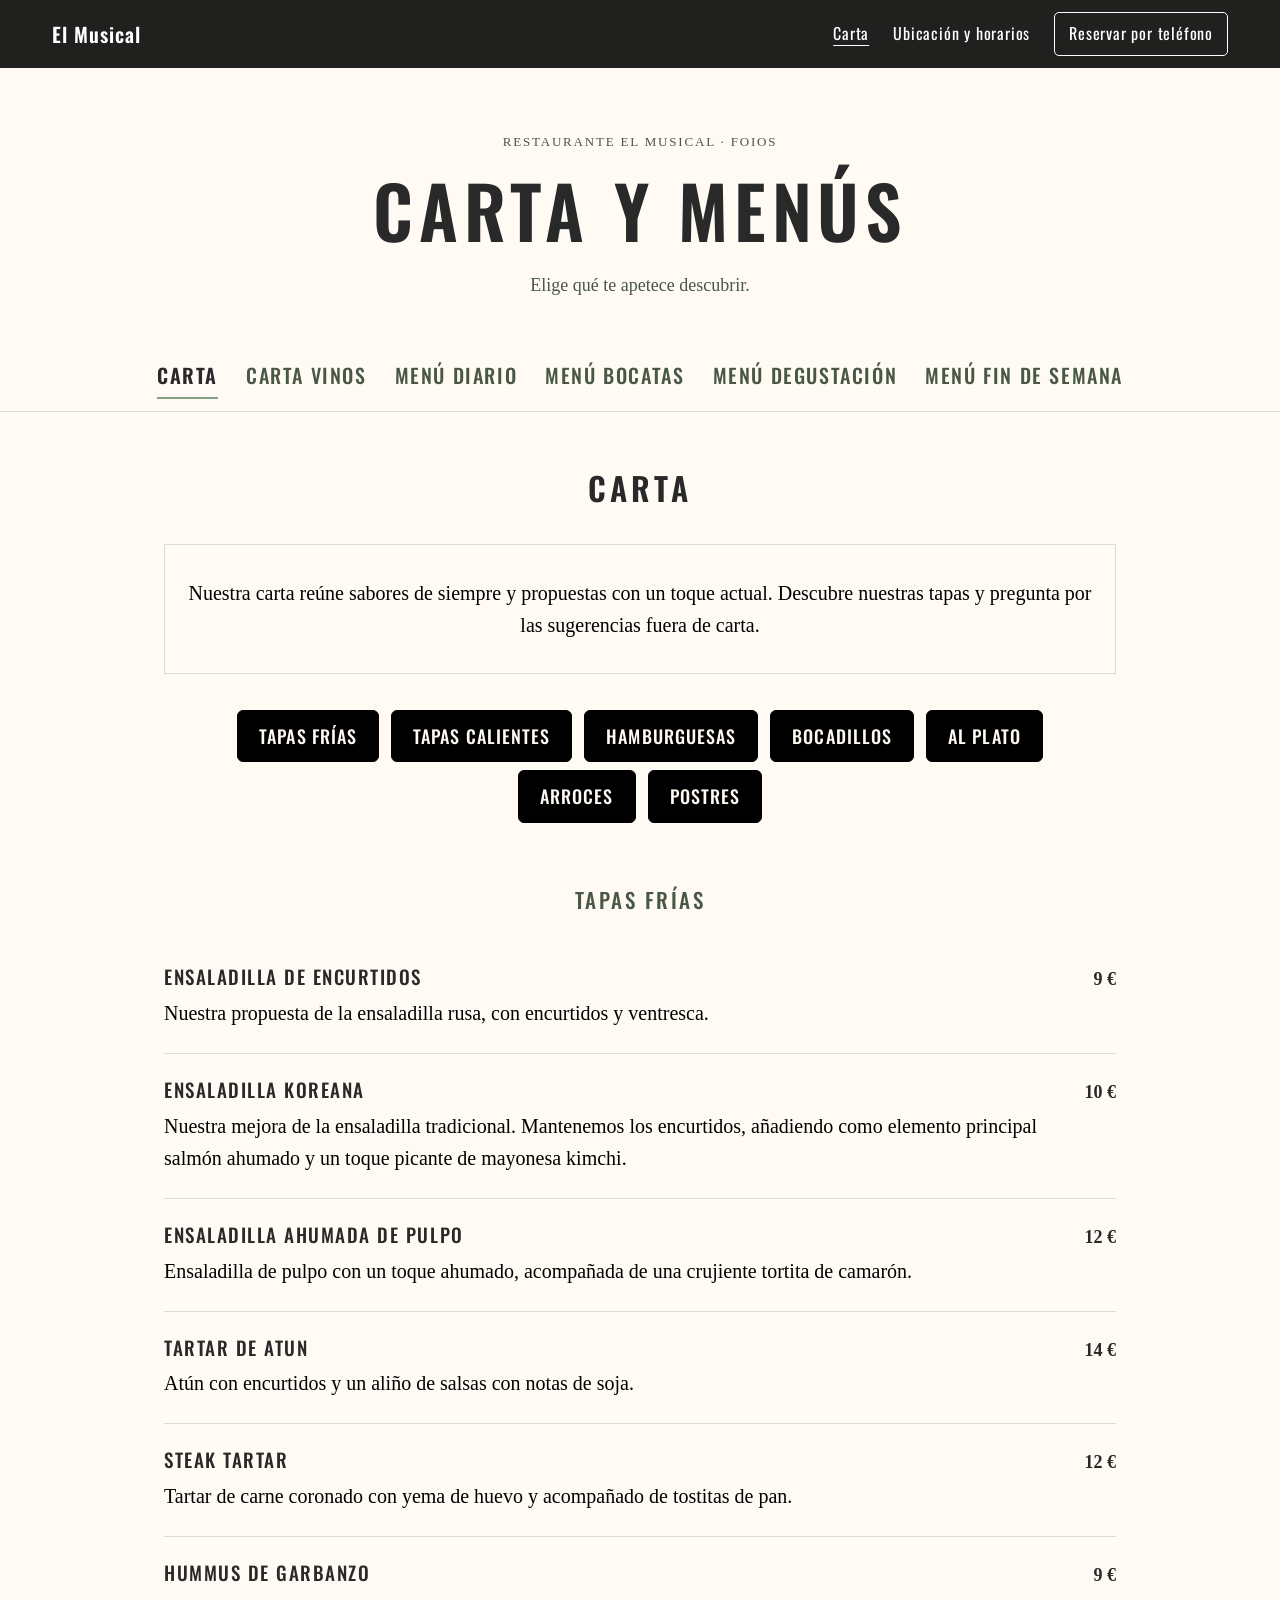
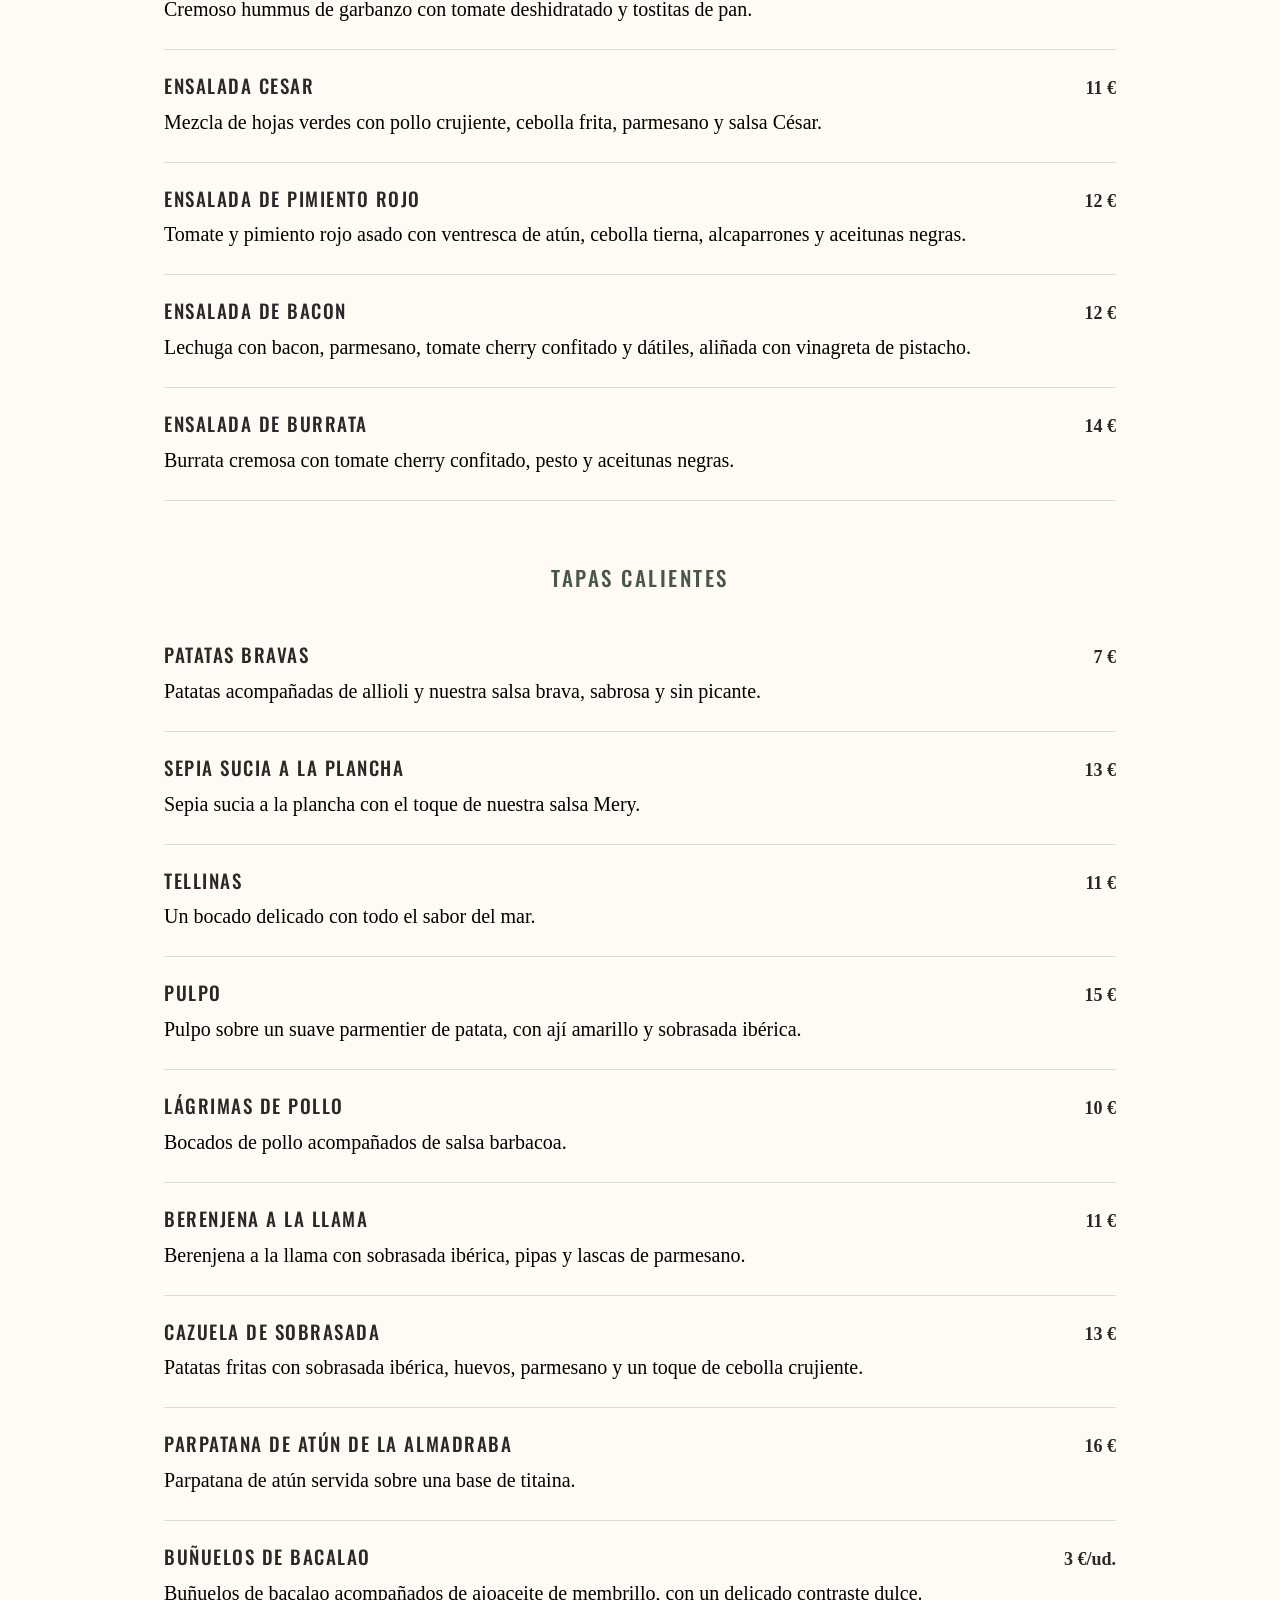
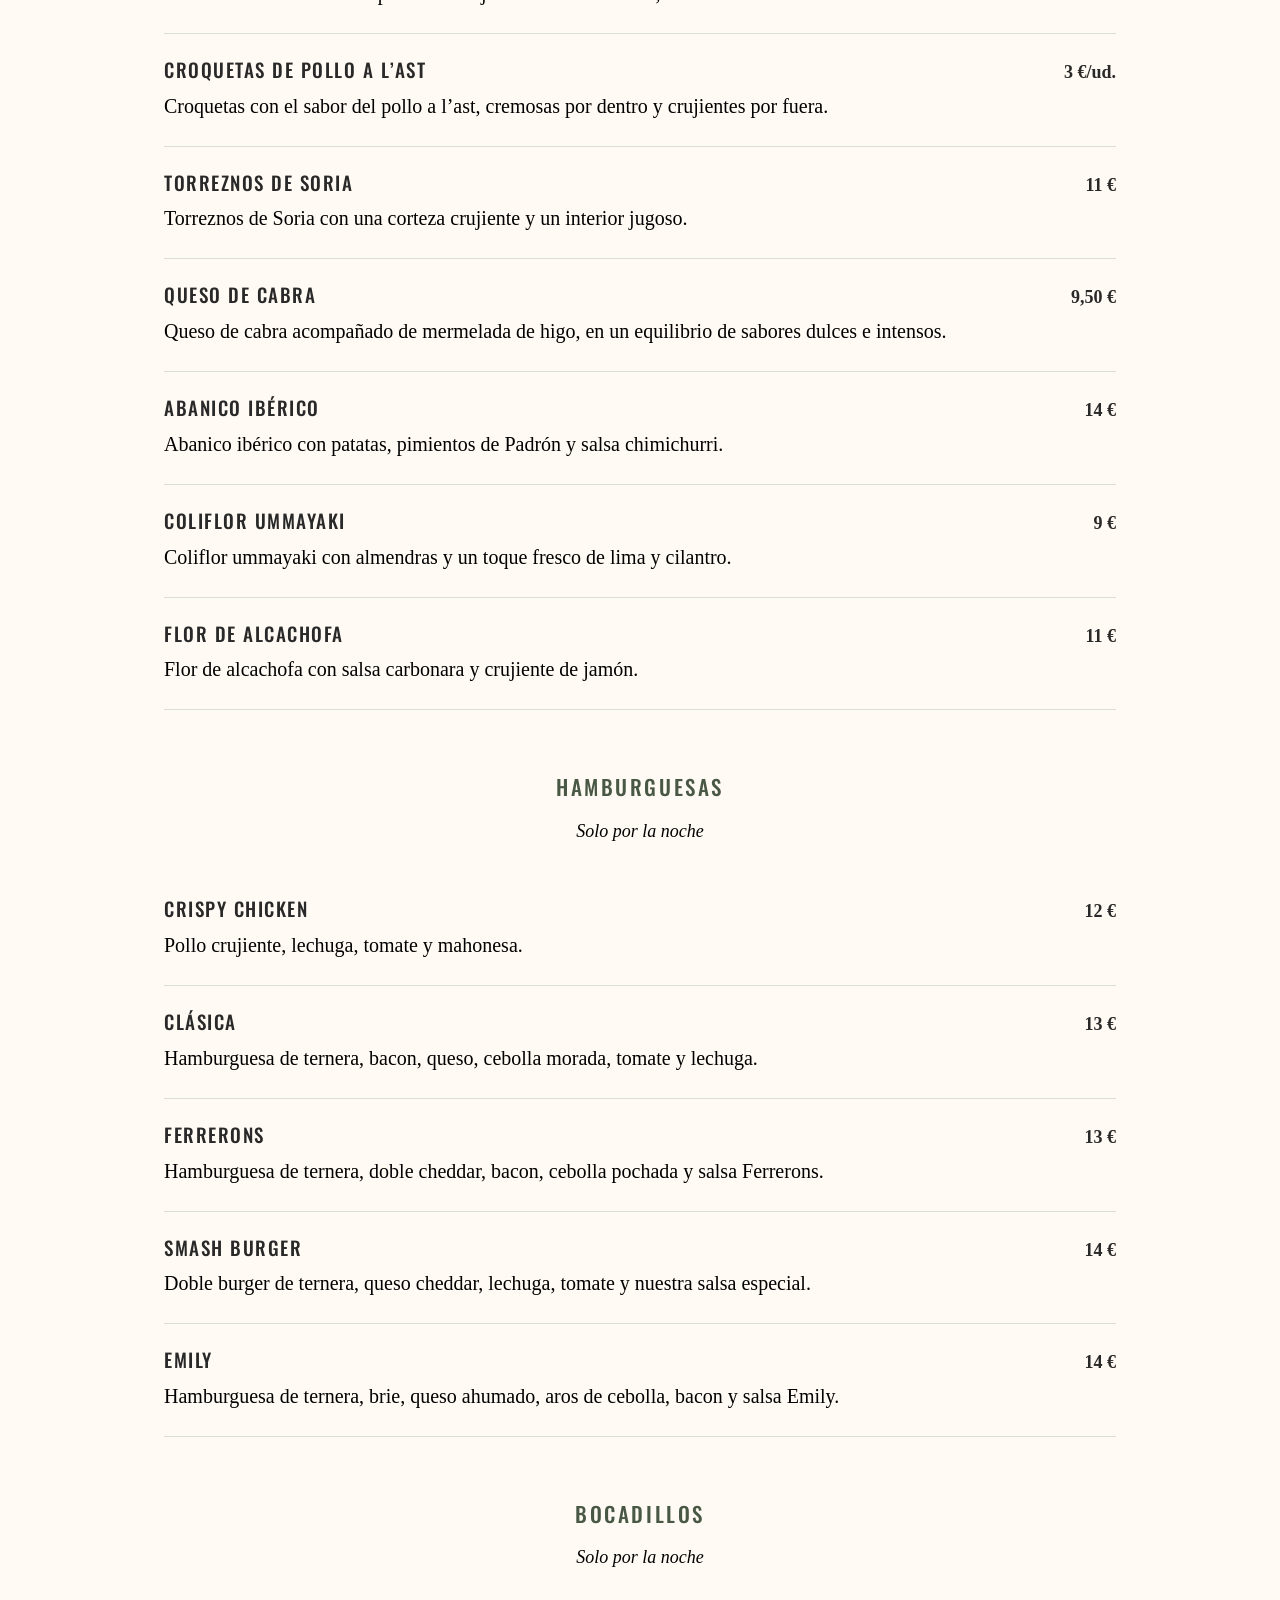
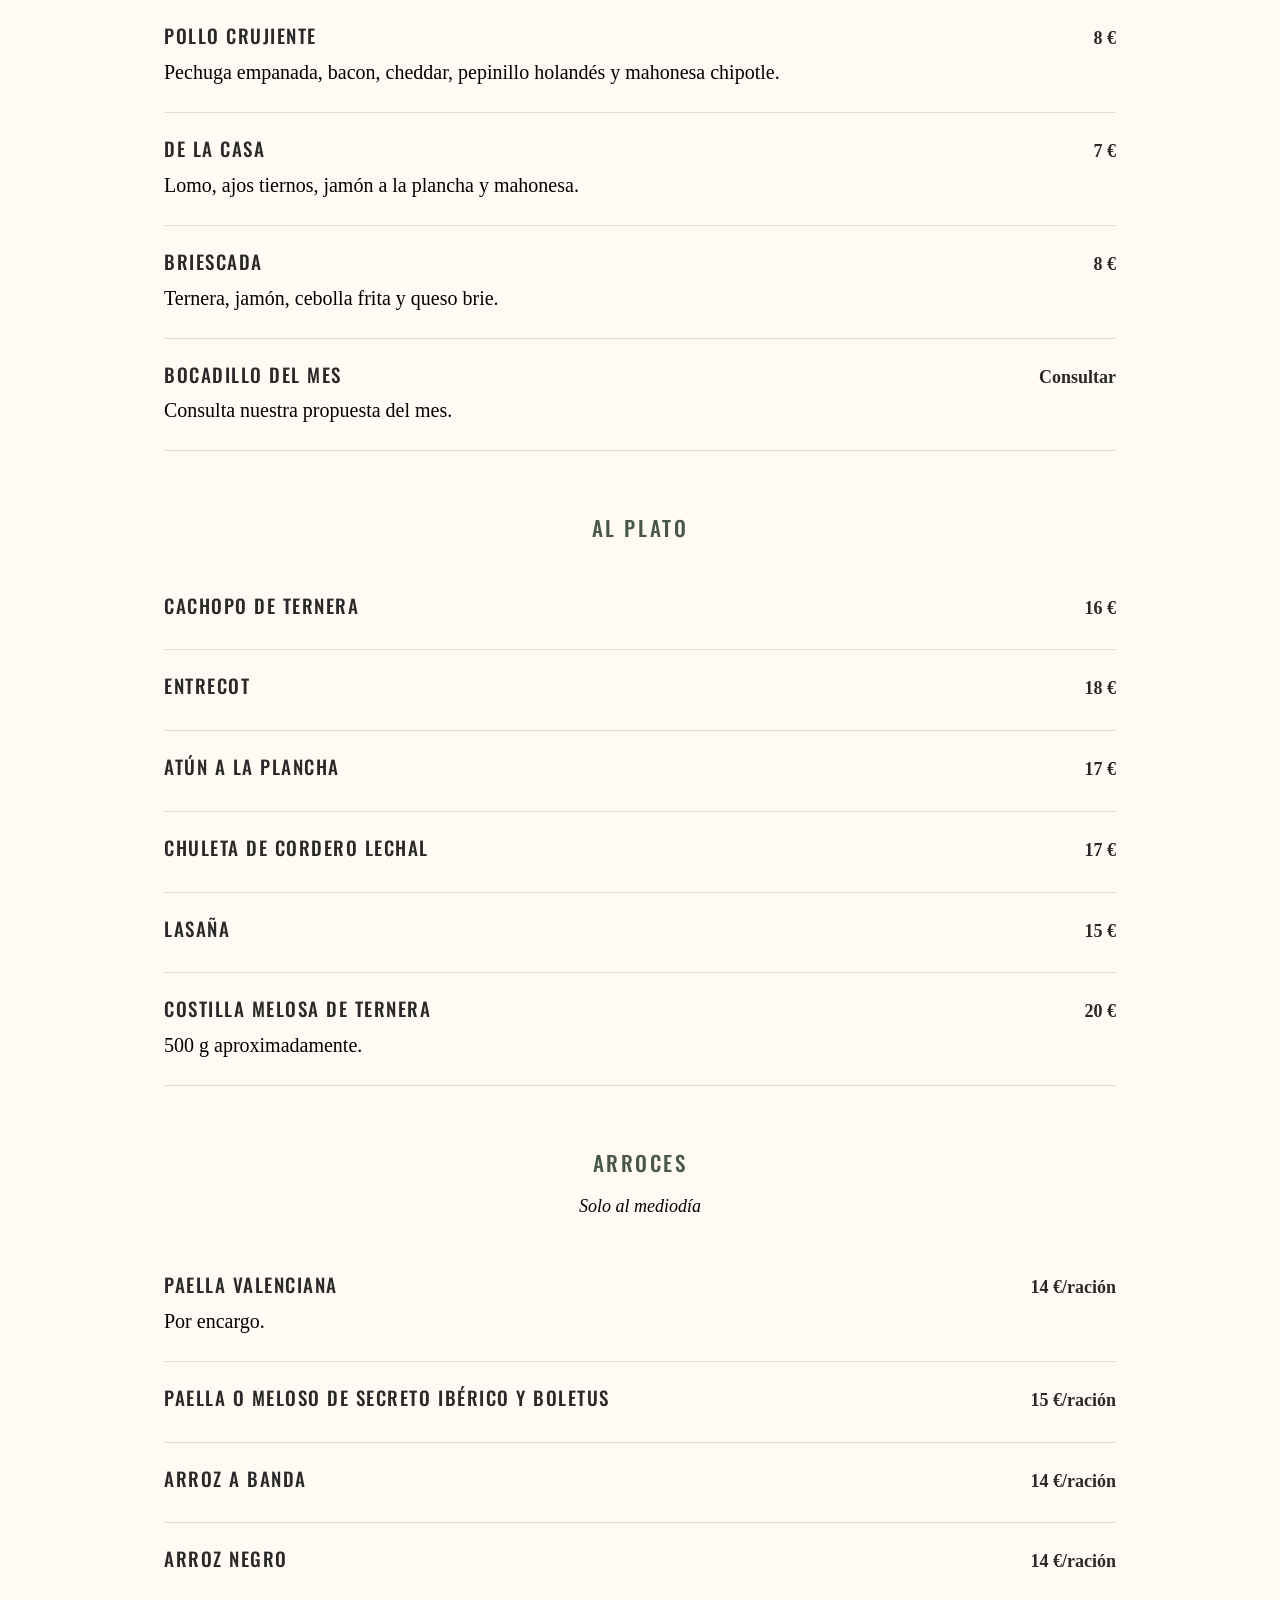
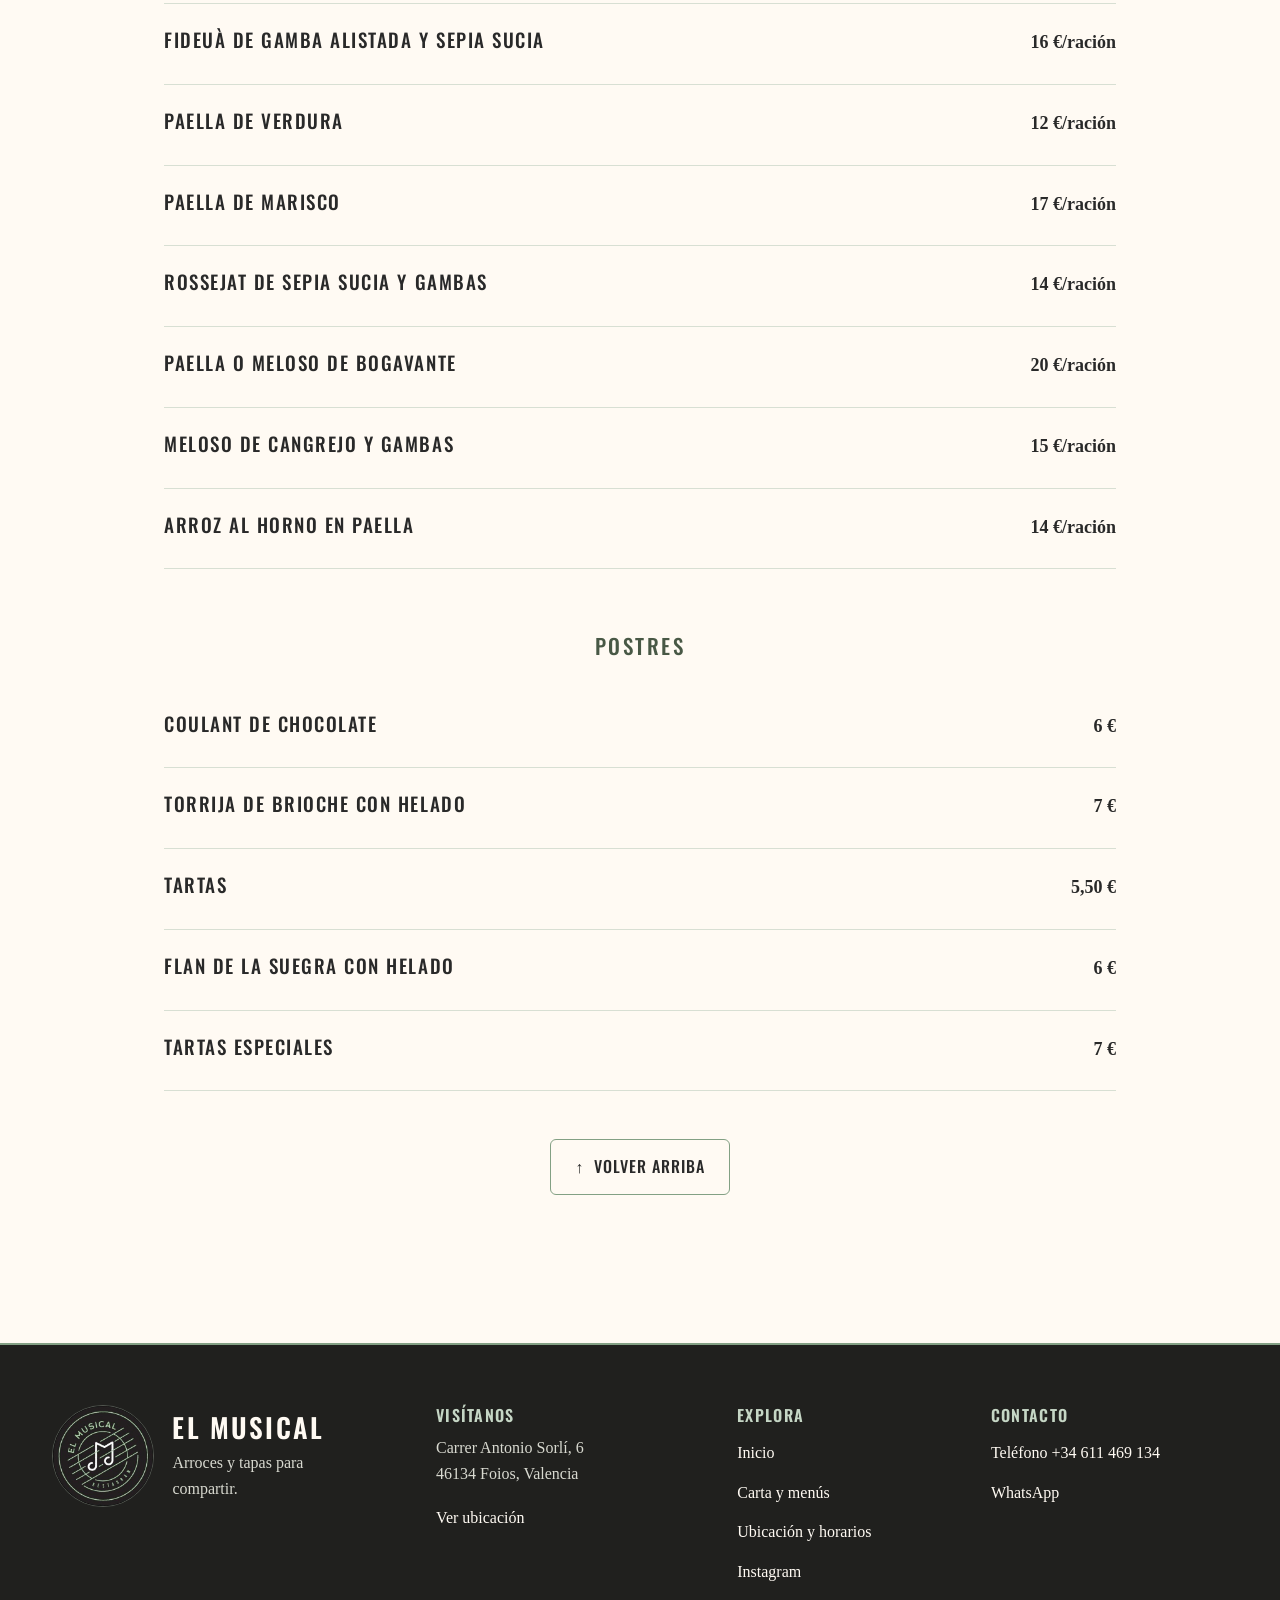
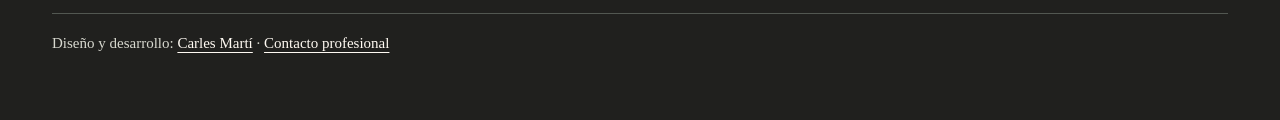
==== commit 899bd918: "Mejora de footer y accesibilidad en carta" ====
--- a/carta/index.html
+++ b/carta/index.html
@@ -53,10 +53,20 @@
                     Nuestra carta reúne sabores de siempre y propuestas con un toque actual. Descubre nuestras tapas y pregunta por las sugerencias fuera de carta.
                 </p>
 
+                <nav class="indice-carta" aria-label="Categorías de la carta">
+                    <a class="boton-accion" href="#tapas-frias">Tapas frías</a>
+                    <a class="boton-accion" href="#tapas-calientes">Tapas calientes</a>
+                    <a class="boton-accion" href="#hamburguesas">Hamburguesas</a>
+                    <a class="boton-accion" href="#bocadillos">Bocadillos</a>
+                    <a class="boton-accion" href="#al-plato">Al plato</a>
+                    <a class="boton-accion" href="#arroces">Arroces</a>
+                    <a class="boton-accion" href="#postres">Postres</a>
+                </nav>
+
                 <!-- Repite cada li para añadir un plato y cada sección para otra categoría. -->
 
                 <section class="categoria">
-                    <h3>Tapas Frias</h3>
+                    <h3 id="tapas-frias" tabindex="-1">Tapas frías</h3>
                     <ul class="lista-platos">
                         <li class="plato">
                             <div>
@@ -133,7 +143,7 @@
 
                 <!-- Cada categoría tiene su sección para conservar el espacio entre títulos. -->
                 <section class="categoria">
-                    <h3>Tapas calientes</h3>
+                    <h3 id="tapas-calientes" tabindex="-1">Tapas calientes</h3>
                     <ul class="lista-platos">
                         <li class="plato">
                             <div>
@@ -243,7 +253,7 @@
                     </ul>
                 </section>
                 <section class="categoria">
-                    <h3>Hamburguesas</h3>
+                    <h3 id="hamburguesas" tabindex="-1">Hamburguesas</h3>
                     <p class="disponibilidad-categoria">Solo por la noche</p>
                     <ul class="lista-platos">
                         <li class="plato">
@@ -285,7 +295,7 @@
                 </section>
 
                 <section class="categoria">
-                    <h3>Bocadillos</h3>
+                    <h3 id="bocadillos" tabindex="-1">Bocadillos</h3>
                     <p class="disponibilidad-categoria">Solo por la noche</p>
                     <ul class="lista-platos">
                         <li class="plato">
@@ -320,7 +330,7 @@
                 </section>
 
                 <section class="categoria">
-                    <h3>Al plato</h3>
+                    <h3 id="al-plato" tabindex="-1">Al plato</h3>
                     <ul class="lista-platos">
                         <li class="plato">
                             <div>
@@ -363,7 +373,7 @@
                 </section>
 
                 <section class="categoria">
-                    <h3>Arroces</h3>
+                    <h3 id="arroces" tabindex="-1">Arroces</h3>
                     <p class="disponibilidad-categoria">Solo al mediodía</p>
                     <ul class="lista-platos">
                         <li class="plato">
@@ -437,7 +447,7 @@
                 </section>
 
                 <section class="categoria">
-                    <h3>Postres</h3>
+                    <h3 id="postres" tabindex="-1">Postres</h3>
                     <ul class="lista-platos">
                         <li class="plato">
                             <div>
@@ -872,7 +882,7 @@
             <section id="menu-diario" class="panel-carta" aria-labelledby="titulo-diario">
                 <h2 id="titulo-diario">Menú Diario</h2>
                 <!-- Primero qué incluye, después los precios por persona y las opciones dietéticas. -->
-                <p class="descripcion-carta">Incluye un primero y un segundo a elegir, una bebida y postre o café.Solo disponible entre semana.</p>
+                <p class="descripcion-carta">Incluye un primero y un segundo a elegir, una bebida y postre o café. Solo disponible entre semana.</p>
                 <div class="precios-menu">
                     <p class="precio-menu">13&nbsp;€ <span class="unidad-precio">p/p</span></p>
                 </div>
@@ -1043,10 +1053,10 @@
                 </div>
             </div>
 
-            <div class="contacto-pie">
+            <div class="visitanos-pie">
                 <h2>Visítanos</h2>
                 <address>Carrer Antonio Sorlí, 6<br>46134 Foios, Valencia</address>
-                <a class="llamada-pie" href="tel:+34611469134">Reservar por teléfono</a>
+                <a href="../ubicacion/index.html">Ver ubicación</a>
             </div>
 
             <nav class="navegacion-pie" aria-label="Navegación del pie">
@@ -1058,6 +1068,14 @@
                     <li><a href="https://www.instagram.com/rte.elmusicalfoios/">Instagram</a></li>
                 </ul>
             </nav>
+
+            <div class="contacto-pie">
+                <h2>Contacto</h2>
+                <ul>
+                    <li><a href="tel:+34611469134">Teléfono +34 611 469 134</a></li>
+                    <li><a href="https://wa.me/34611469134">WhatsApp</a></li>
+                </ul>
+            </div>
         </div>
         <p class="credito-pie">Diseño y desarrollo: <a href="https://github.com/CarlesMarti2003">Carles Martí</a> · <a href="mailto:carlespeke2003@gmail.com">Contacto profesional</a></p>
     </footer>
--- a/styles.css
+++ b/styles.css
@@ -5,14 +5,6 @@
     src: url("assets/fonts/Oswald.ttf") format("truetype");
     font-style: normal;
     font-weight: 200 700;
-    font-display: swap;
-}
-
-@font-face {
-    font-family: "Source Sans 3";
-    src: url("assets/fonts/SourceSans3.ttf") format("truetype");
-    font-style: normal;
-    font-weight: 200 900;
     font-display: swap;
 }
 
@@ -31,7 +23,7 @@
     --texto-principal: #292929;
     --texto-secundario: #485845;
     --fuente-titulos: "Oswald", sans-serif;
-    --fuente-texto: "Source Sans 3", sans-serif;
+    --fuente-texto: Georgia, "Times New Roman", serif;
 }
 
 * {
@@ -179,10 +171,8 @@
     border-radius: 5px;
 }
 
-/* El mismo efecto para reservar desde la cabecera o el pie. */
 .cabecera .boton-reserva:hover,
-.boton-menu:hover,
-.pie-web .llamada-pie:hover {
+.boton-menu:hover {
     background: #fff;
     border-color: #fff;
     color: var(--carbon);
@@ -274,14 +264,14 @@
     gap: 12px;
 }
 
-.portada-enlace {
+.boton-crema {
     display: inline-block;
     padding: 12px 22px;
     background-color: var(--color-fondo);
     color: var(--verde-oscuro);
 }
 
-.portada-enlace:hover {
+.boton-crema:hover {
     background-color: var(--verde-suave);
 }
 
@@ -295,7 +285,7 @@
     background-color: rgb(255 255 255 / 15%);
 }
 
-.portada-enlace:focus-visible {
+.boton-crema:focus-visible {
     outline: 2px solid #fff;
     outline-offset: 3px;
 }
@@ -447,6 +437,29 @@
     text-align: center;
 }
 
+.indice-carta {
+    display: flex;
+    flex-wrap: wrap;
+    justify-content: center;
+    gap: 8px 12px;
+    margin-top: 20px;
+    padding: 16px;
+    border-radius: 6px;
+}
+
+.indice-carta a {
+    padding: 11px 21px;
+    border: 1px solid #000;
+    background-color: #000;
+    color: #fffaf3;
+}
+
+.indice-carta a:hover,
+.indice-carta a:focus-visible {
+    background-color: #fffaf3;
+    color: #000;
+}
+
 .categoria {
     margin: 48px 0;
 }
@@ -832,7 +845,7 @@
 
 .contenido-pie {
     display: grid;
-    grid-template-columns: minmax(0, 1.45fr) minmax(0, 1fr) minmax(0, 0.8fr);
+    grid-template-columns: 1.35fr 1fr 0.8fr 1fr;
     align-items: start;
     gap: clamp(24px, 5vw, 76px);
     max-width: calc(var(--ancho-pagina) - 64px);
@@ -897,16 +910,6 @@
     outline-offset: 3px;
 }
 
-.pie-web .llamada-pie {
-    display: inline-flex;
-    align-items: center;
-    min-height: 44px;
-    padding: 7px 12px;
-    border: 1px solid var(--borde-pie);
-    border-radius: 5px;
-    font-weight: 600;
-}
-
 .credito-pie {
     max-width: calc(var(--ancho-pagina) - 64px);
     margin: 24px auto 0;
@@ -918,16 +921,19 @@
 .pie-web .credito-pie a { text-decoration: underline; }
 .pie-web .credito-pie a:hover { color: var(--acento-pie); }
 
+@media (max-width: 1050px) {
+    .contenido-pie { grid-template-columns: repeat(2, minmax(0, 1fr)); }
+}
+
 @media (max-width: 700px) {
     .pie-web { padding-inline: 20px; }
     .contenido-pie { grid-template-columns: 1fr; }
 
-    .contacto-pie,
-    .navegacion-pie {
+    .contenido-pie > * + * {
         padding-top: 20px;
         border-top: 1px solid var(--borde-pie);
     }
 
-    .navegacion-pie ul { gap: 0; }
-    .navegacion-pie a { padding-block: 9px; }
-}
+    .contenido-pie ul { gap: 0; }
+    .contenido-pie a { min-height: 44px; padding-block: 9px; }
+}
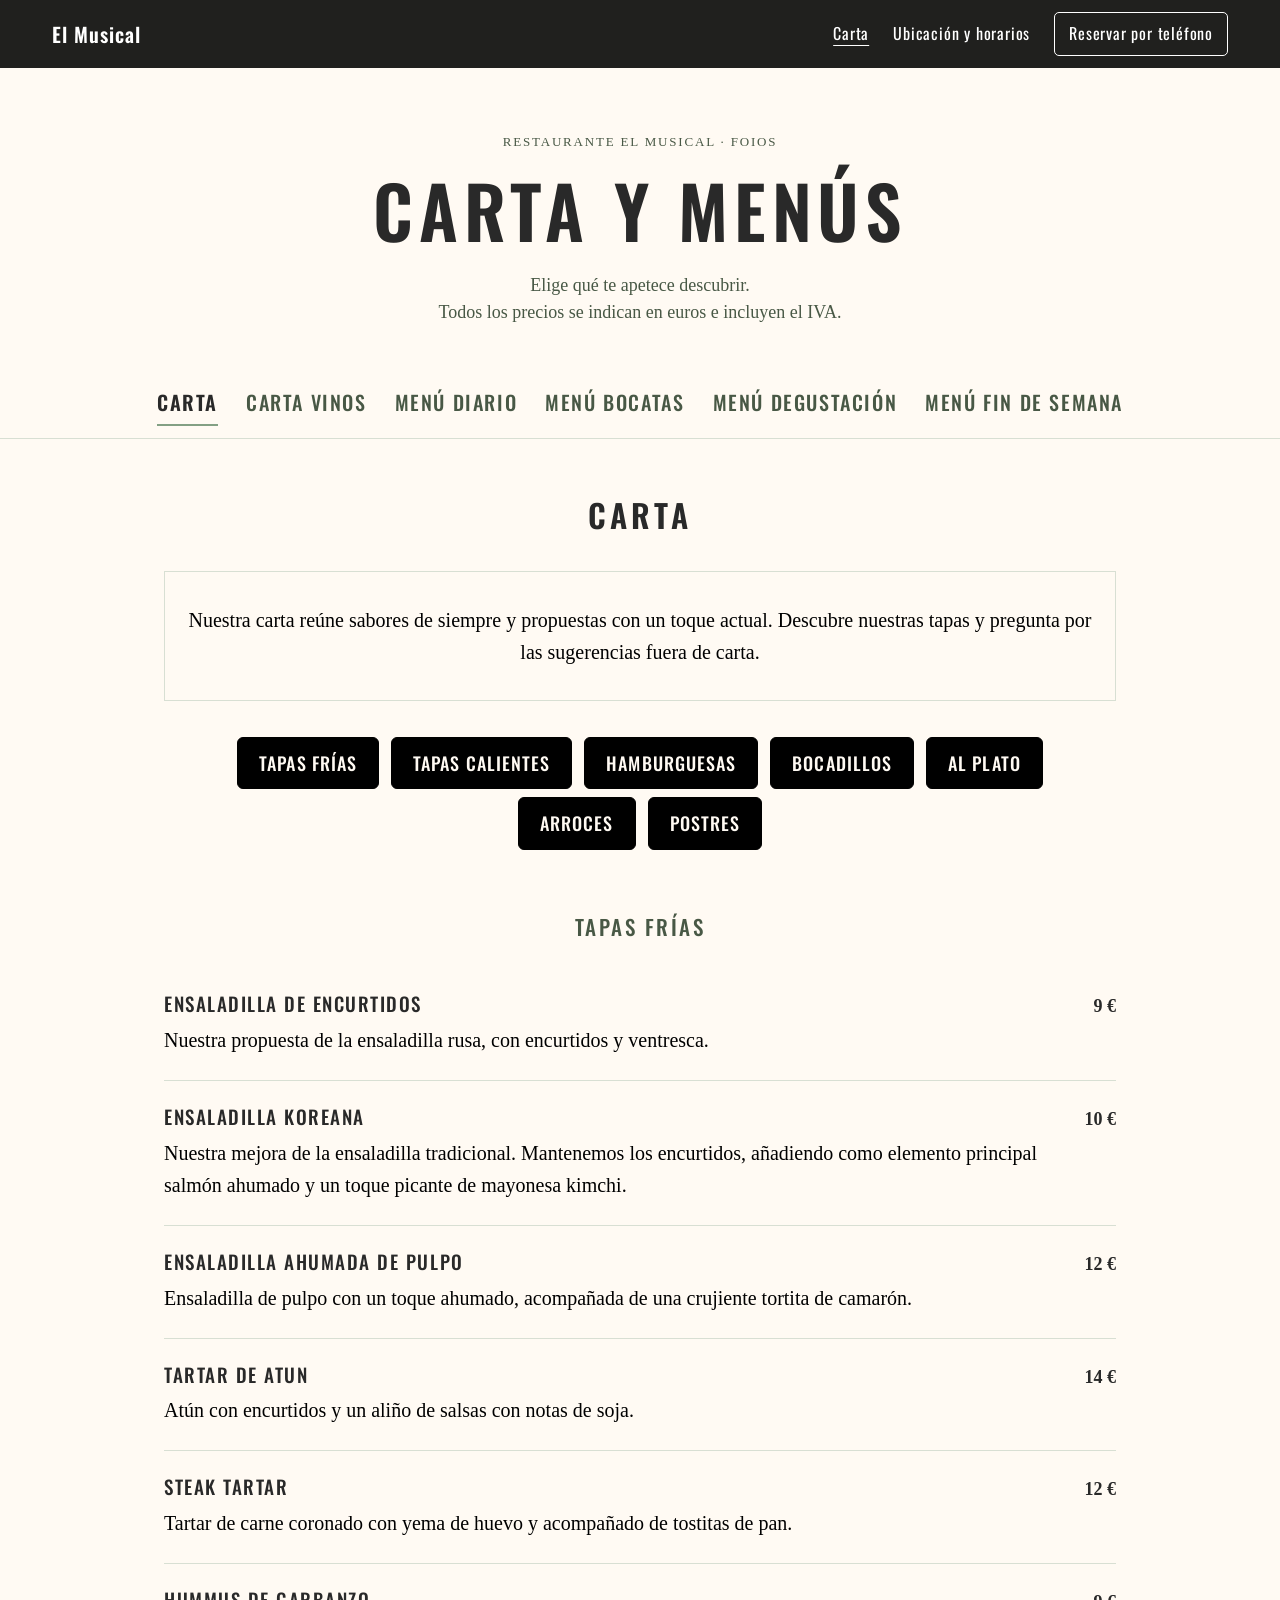
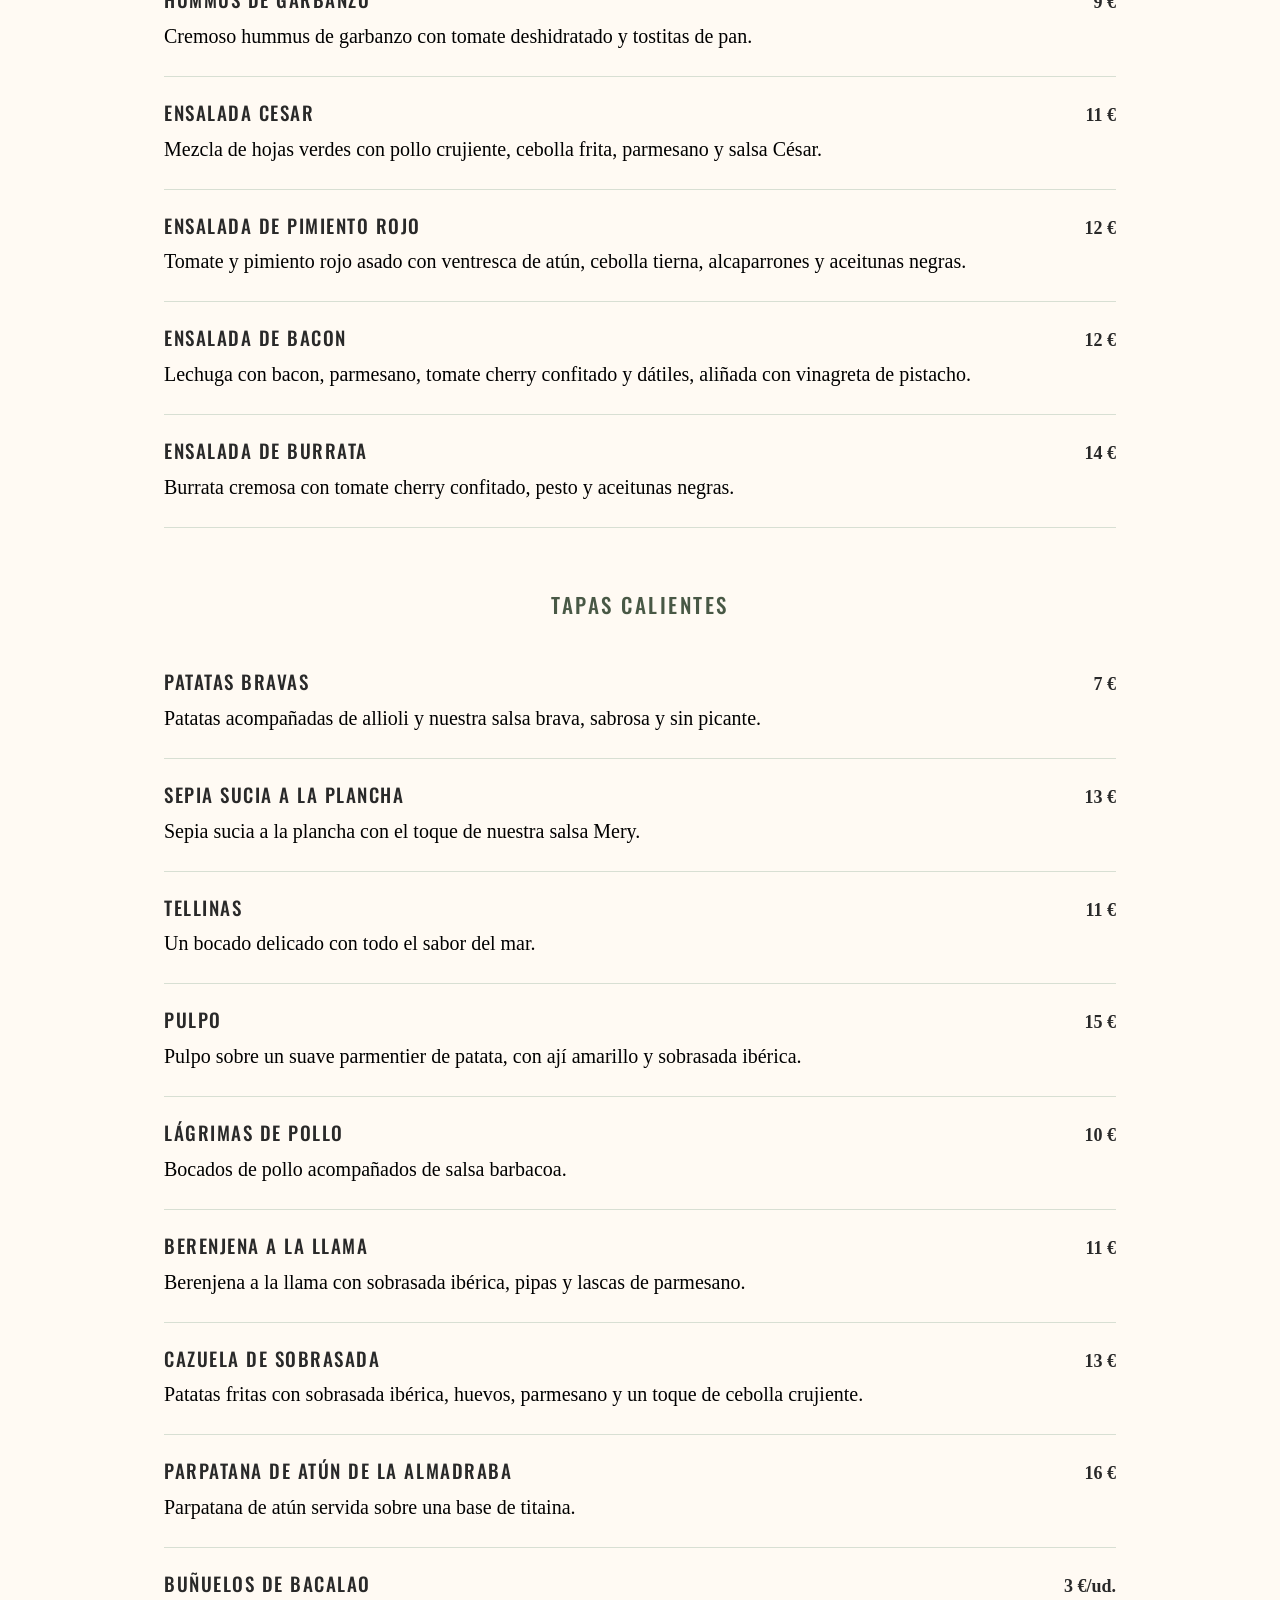
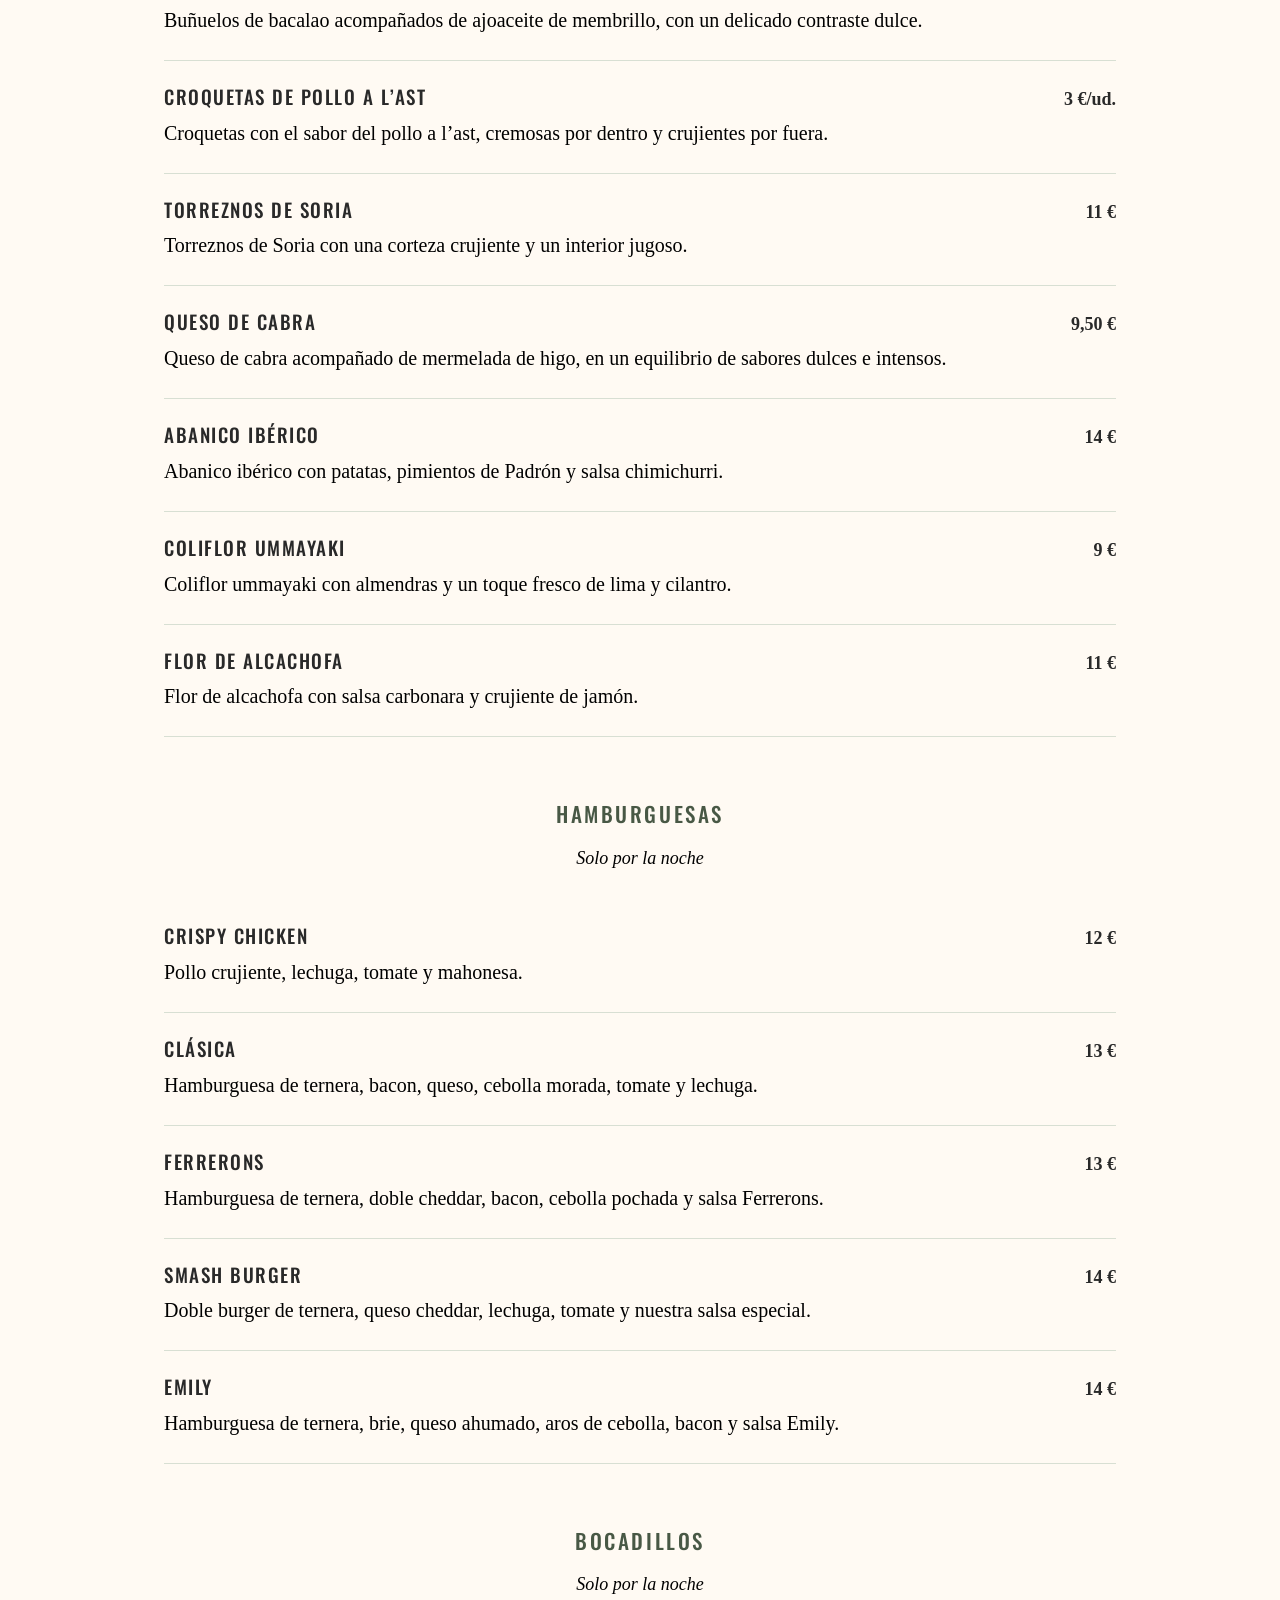
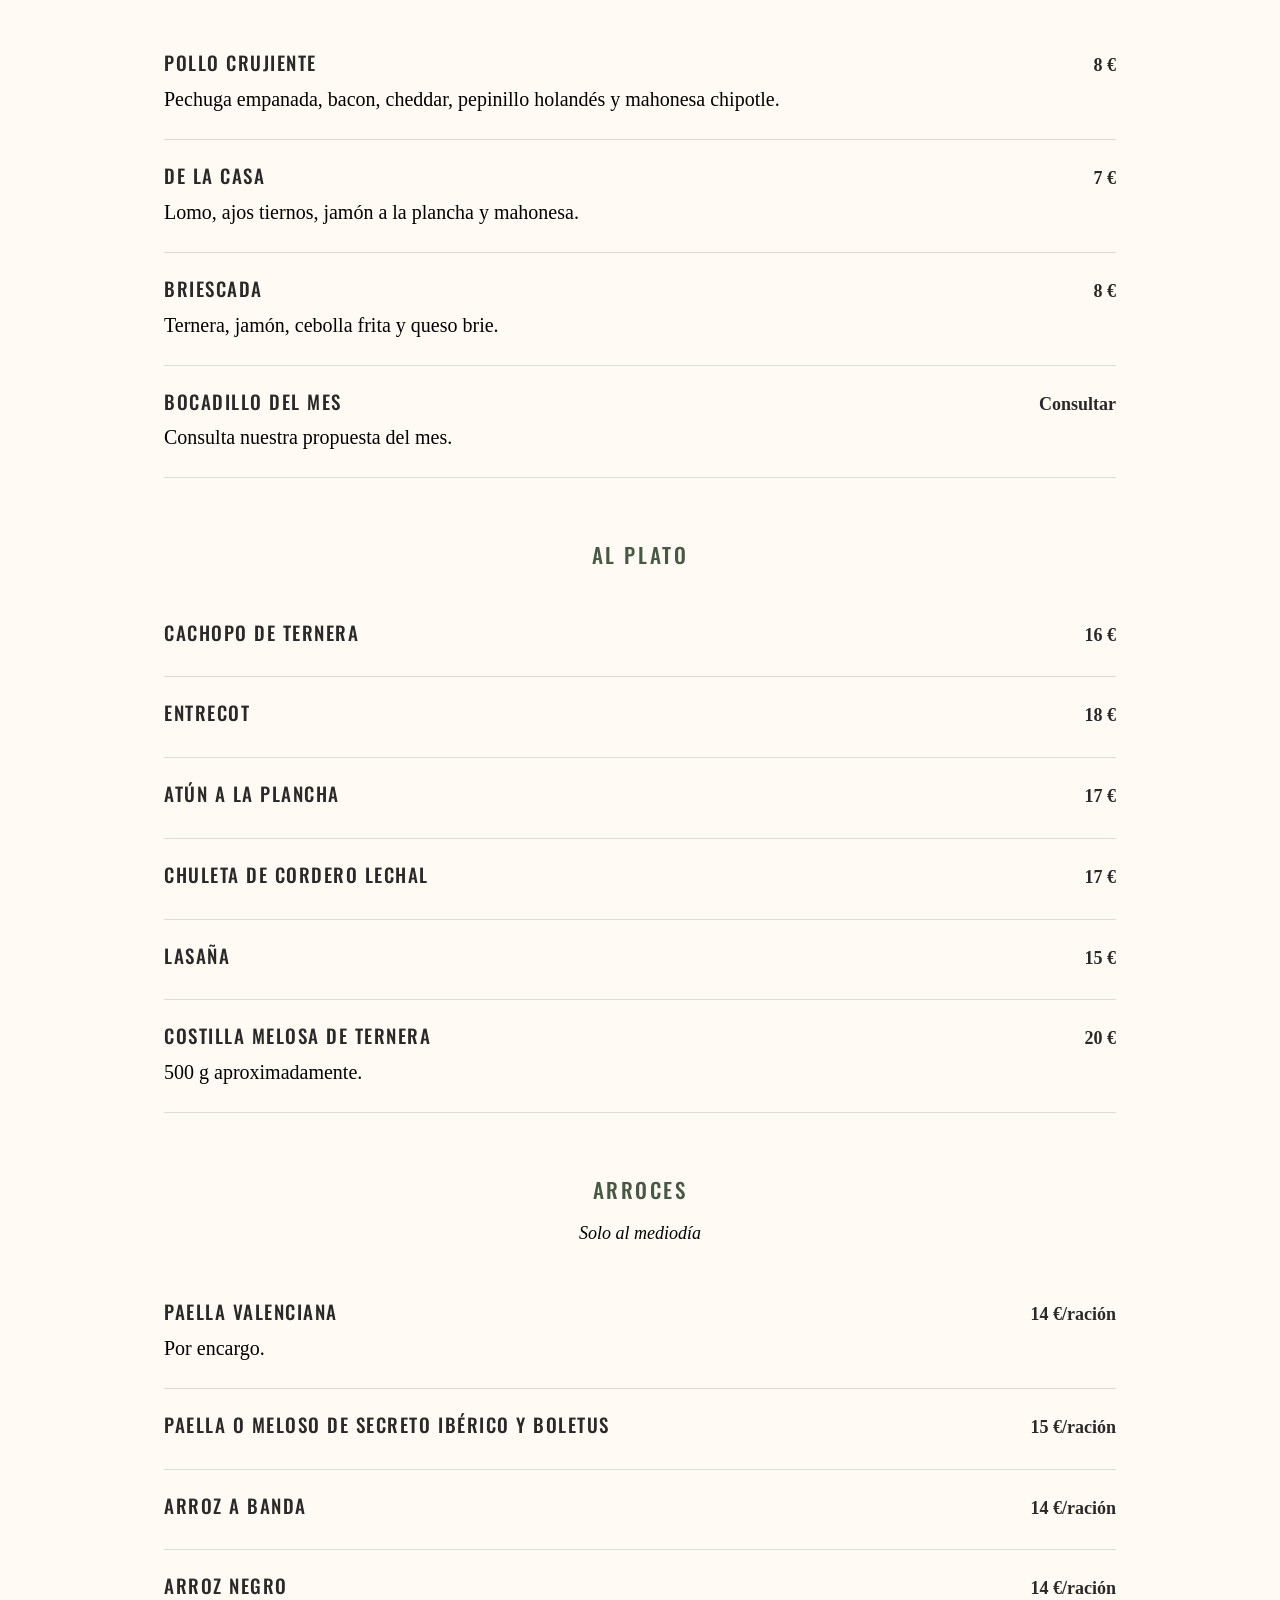
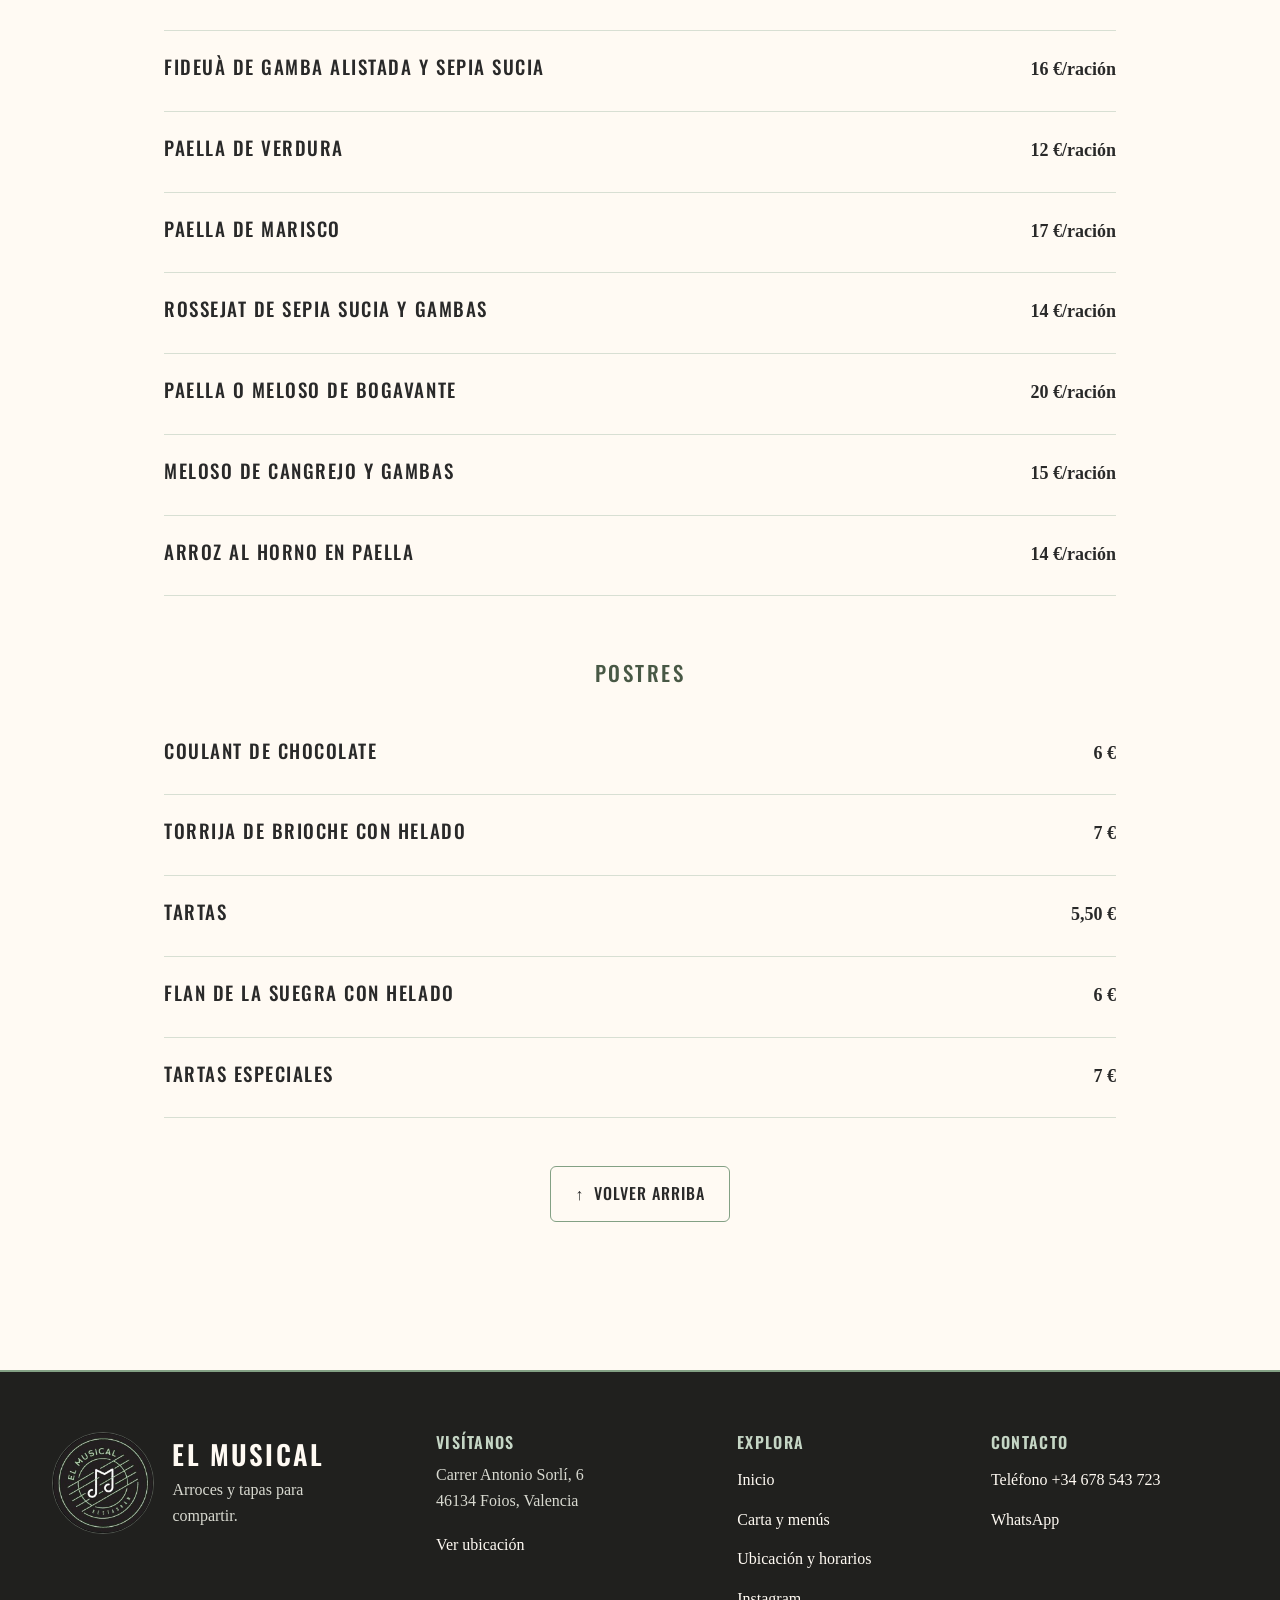
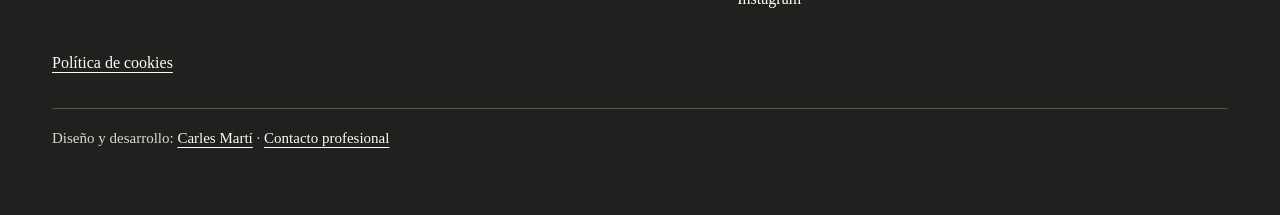
==== commit af4e69a2: "Actualiza el teléfono, aclara el IVA y activa el mapa bajo petición" ====
--- a/carta/index.html
+++ b/carta/index.html
@@ -22,7 +22,7 @@
                 <ul>
                     <li><a href="index.html#carta" aria-current="page">Carta</a></li>
                     <li><a href="../ubicacion/index.html">Ubicación y horarios</a></li>
-                    <li><a class="boton-reserva" href="tel:+34611469134">Reservar por teléfono</a></li>
+                    <li><a class="boton-reserva" href="tel:+34678543723">Reservar por teléfono</a></li>
                 </ul>
             </nav>
         </div>
@@ -32,7 +32,7 @@
         <div class="introduccion-carta">
             <p class="etiqueta-seccion">Restaurante El Musical · Foios</p>
             <h1>Carta y menús</h1>
-            <p>Elige qué te apetece descubrir.</p>
+            <p>Elige qué te apetece descubrir.<br>Todos los precios se indican en euros e incluyen el IVA.</p>
         </div>
 
         <nav class="selector-carta" aria-label="Cartas y menús">
@@ -1072,11 +1072,14 @@
             <div class="contacto-pie">
                 <h2>Contacto</h2>
                 <ul>
-                    <li><a href="tel:+34611469134">Teléfono +34 611 469 134</a></li>
-                    <li><a href="https://wa.me/34611469134">WhatsApp</a></li>
+                    <li><a href="tel:+34678543723">Teléfono +34 678 543 723</a></li>
+                    <li><a href="https://wa.me/34678543723">WhatsApp</a></li>
                 </ul>
             </div>
         </div>
+        <nav class="enlaces-legales" aria-label="Información legal">
+            <a href="../ubicacion/index.html#cookies">Política de cookies</a>
+        </nav>
         <p class="credito-pie">Diseño y desarrollo: <a href="https://github.com/CarlesMarti2003">Carles Martí</a> · <a href="mailto:carlespeke2003@gmail.com">Contacto profesional</a></p>
     </footer>
 </body>
--- a/styles.css
+++ b/styles.css
@@ -684,10 +684,27 @@
     background-color: var(--verde-suave);
 }
 
+.preferencias-mapa {
+    padding: 24px;
+    scroll-margin-top: calc(var(--alto-barra) + 16px);
+}
+.preferencias-mapa h2 { margin-top: 0; }
+.preferencias-mapa a { color: var(--verde-oscuro); }
+.preferencias-mapa button {
+    padding: 8px 14px;
+    min-height: 44px;
+    margin: 2px;
+    color: var(--carbon);
+    border: 1px solid currentColor;
+    border-radius: 5px;
+    background: var(--color-fondo);
+    cursor: pointer;
+}
+.preferencias-mapa button[aria-pressed="true"] { font-weight: bold; }
 .tarjeta-mapa iframe {
     display: block;
     width: 100%;
-    height: 100%;
+    height: auto;
     min-height: 480px;
     border: 0;
 }
@@ -937,3 +954,28 @@
     .contenido-pie ul { gap: 0; }
     .contenido-pie a { min-height: 44px; padding-block: 9px; }
 }
+
+.enlaces-legales {
+    display: flex;
+    flex-wrap: wrap;
+    gap: 0 20px;
+    max-width: calc(var(--ancho-pagina) - 64px);
+    margin: 24px auto 0;
+}
+
+.enlaces-legales a {
+    display: inline-flex;
+    align-items: center;
+    min-height: 44px;
+    text-decoration: underline;
+}
+
+.texto-legal {
+    width: min(100%, 72ch);
+    margin-inline: auto;
+    padding: 48px 20px;
+}
+
+.texto-legal h1 { text-align: left; }
+.texto-legal h2 { margin-top: 1.5em; }
+.texto-legal a { color: var(--verde-oscuro); }
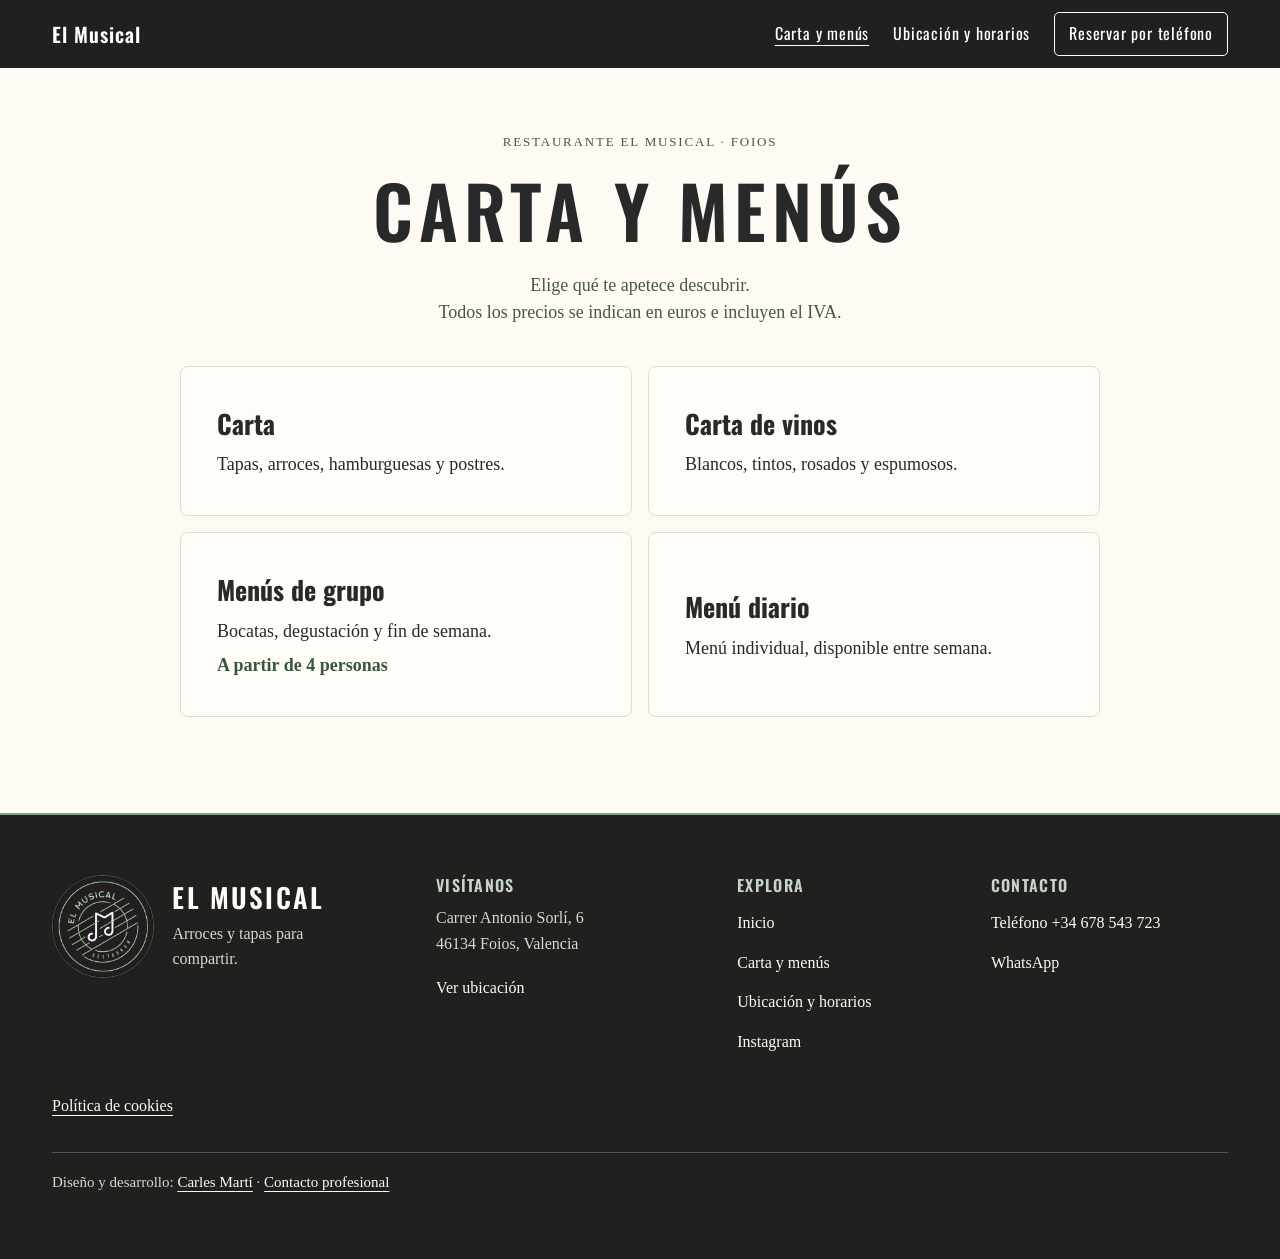
==== commit b717a9b2: "Mejora de vista de cartas y menus" ====
--- a/carta/index.html
+++ b/carta/index.html
@@ -20,7 +20,7 @@
             </button>
             <nav id="navegacion-principal" class="cabecera-nav" aria-label="Navegación principal">
                 <ul>
-                    <li><a href="index.html#carta" aria-current="page">Carta</a></li>
+                    <li><a href="index.html" aria-current="page">Carta y menús</a></li>
                     <li><a href="../ubicacion/index.html">Ubicación y horarios</a></li>
                     <li><a class="boton-reserva" href="tel:+34678543723">Reservar por teléfono</a></li>
                 </ul>
@@ -31,24 +31,21 @@
     <main>
         <div class="introduccion-carta">
             <p class="etiqueta-seccion">Restaurante El Musical · Foios</p>
-            <h1>Carta y menús</h1>
+            <h1 id="opciones" tabindex="-1">Carta y menús</h1>
             <p>Elige qué te apetece descubrir.<br>Todos los precios se indican en euros e incluyen el IVA.</p>
         </div>
 
-        <nav class="selector-carta" aria-label="Cartas y menús">
-            <div class="pestanas-carta">
-                <a id="pestana-carta" class="pestana-carta" href="#carta">Carta</a>
-                <a id="pestana-carta-vinos" class="pestana-carta" href="#carta-vinos">Carta Vinos</a>
-                <a id="pestana-menu-diario" class="pestana-carta" href="#menu-diario">Menú Diario</a>
-                <a id="pestana-menu-bocatas" class="pestana-carta" href="#menu-bocatas">Menú Bocatas</a>
-                <a id="pestana-menu-degustacion" class="pestana-carta" href="#menu-degustacion">Menú Degustación</a>
-                <a id="pestana-menu-fin-de-semana" class="pestana-carta" href="#menu-fin-de-semana">Menú Fin De Semana</a>
-            </div>
+        <nav class="tarjetas-carta" aria-label="Elige una carta o menú">
+            <a href="#carta"><strong>Carta</strong><span>Tapas, arroces, hamburguesas y postres.</span></a>
+            <a href="#carta-vinos"><strong>Carta de vinos</strong><span>Blancos, tintos, rosados y espumosos.</span></a>
+            <a href="#menus-de-grupo"><strong>Menús de grupo</strong><span>Bocatas, degustación y fin de semana.</span><b>A partir de 4 personas</b></a>
+            <a href="#menu-diario"><strong>Menú diario</strong><span>Menú individual, disponible entre semana.</span></a>
         </nav>
 
         <div class="contenido-carta">
             <section id="carta" class="panel-carta" aria-labelledby="titulo-carta">
-                <h2 id="titulo-carta">Carta</h2>
+                <h2 id="titulo-carta" tabindex="-1">Carta</h2>
+                <a class="boton-accion volver-cartas" href="#opciones">Ver todas las cartas y menús</a>
                 <p class="descripcion-carta">
                     Nuestra carta reúne sabores de siempre y propuestas con un toque actual. Descubre nuestras tapas y pregunta por las sugerencias fuera de carta.
                 </p>
@@ -484,12 +481,21 @@
             </section>
 
             <section id="carta-vinos" class="panel-carta" aria-labelledby="titulo-vinos">
-                <h2 id="titulo-vinos">Carta Vinos</h2>
+                <h2 id="titulo-vinos" tabindex="-1">Carta de vinos</h2>
+                <a class="boton-accion volver-cartas" href="#opciones">Ver todas las cartas y menús</a>
                 <p class="descripcion-carta">Descubre nuestra selección de vinos y encuentra el acompañamiento para tu elección de platos.</p>
 
+                <nav class="indice-carta" aria-label="Categorías de la carta de vinos">
+                    <a class="boton-accion" href="#tintos">Tintos</a>
+                    <a class="boton-accion" href="#blancos">Blancos</a>
+                    <a class="boton-accion" href="#rosados">Rosados</a>
+                    <a class="boton-accion" href="#cava">Cava</a>
+                    <a class="boton-accion" href="#champagne">Champagne</a>
+                </nav>
+
                 <!-- Cada categoría agrupa los vinos de las fotos, sin repetir referencias. -->
                 <section class="categoria">
-                    <h3>Vinos blancos</h3>
+                    <h3 id="blancos" tabindex="-1">Vinos blancos</h3>
                     <ul class="lista-platos">
                         <li class="plato vino">
                             <div>
@@ -639,7 +645,7 @@
                 </section>
 
                 <section class="categoria">
-                    <h3>Vinos tintos</h3>
+                    <h3 id="tintos" tabindex="-1">Vinos tintos</h3>
                     <ul class="lista-platos">
                         <li class="plato vino">
                             <div>
@@ -807,7 +813,7 @@
                 </section>
 
                 <section class="categoria">
-                    <h3>Vinos rosados</h3>
+                    <h3 id="rosados" tabindex="-1">Vinos rosados</h3>
                     <ul class="lista-platos">
                         <li class="plato vino">
                             <div>
@@ -831,7 +837,7 @@
                 </section>
 
                 <section class="categoria">
-                    <h3>Cavas</h3>
+                    <h3 id="cava" tabindex="-1">Cavas</h3>
                     <ul class="lista-platos">
                         <li class="plato vino">
                             <div>
@@ -855,7 +861,7 @@
                 </section>
 
                 <section class="categoria">
-                    <h3>Champagne</h3>
+                    <h3 id="champagne" tabindex="-1">Champagne</h3>
                     <ul class="lista-platos">
                         <li class="plato vino">
                             <div>
@@ -879,8 +885,20 @@
                 </section>
             </section>
 
+            <section id="menus-de-grupo" class="panel-carta" aria-labelledby="titulo-grupo">
+                <h2 id="titulo-grupo" tabindex="-1">Menús de grupo</h2>
+                <a class="boton-accion volver-cartas" href="#opciones">Ver todas las cartas y menús</a>
+                <p class="condiciones-menu">A partir de 4 personas</p>
+                <nav class="tarjetas-carta" aria-label="Elige un menú de grupo">
+                    <a href="#menu-bocatas"><strong>Menú bocatas</strong><span>23 € por persona</span></a>
+                    <a href="#menu-degustacion"><strong>Menú degustación</strong><span>30 € por persona</span></a>
+                    <a href="#menu-fin-de-semana"><strong>Menú fin de semana</strong><span>27 € por persona sin bebida<br>33 € por persona con barra libre</span></a>
+                </nav>
+            </section>
+
             <section id="menu-diario" class="panel-carta" aria-labelledby="titulo-diario">
-                <h2 id="titulo-diario">Menú Diario</h2>
+                <h2 id="titulo-diario" tabindex="-1">Menú Diario</h2>
+                <a class="boton-accion volver-cartas" href="#opciones">Ver todas las cartas y menús</a>
                 <!-- Primero qué incluye, después los precios por persona y las opciones dietéticas. -->
                 <p class="descripcion-carta">Incluye un primero y un segundo a elegir, una bebida y postre o café. Solo disponible entre semana.</p>
                 <div class="precios-menu">
@@ -918,7 +936,8 @@
             </section>
 
             <section id="menu-bocatas" class="panel-carta" aria-labelledby="titulo-bocatas">
-                <h2 id="titulo-bocatas">Menú Bocatas</h2>
+                <h2 id="titulo-bocatas" tabindex="-1">Menú Bocatas</h2>
+                <a class="boton-accion volver-cartas" href="#opciones">Ver todas las cartas y menús</a>
                 <!-- Primero qué incluye, después los precios por persona y las opciones dietéticas. -->
                 <p class="descripcion-carta">Incluye cuatro entrantes para picar y un variado de bocadillos seleccionados por el restaurante para compartir al centro. También incluye bebida (agua, cerveza, refrescos o sangría) y café. Solo disponible por la noche.</p>
                 <div class="precios-menu">
@@ -945,7 +964,8 @@
             </section>
 
             <section id="menu-degustacion" class="panel-carta" aria-labelledby="titulo-degustacion">
-                <h2 id="titulo-degustacion">Menú Degustación</h2>
+                <h2 id="titulo-degustacion" tabindex="-1">Menú Degustación</h2>
+                <a class="boton-accion volver-cartas" href="#opciones">Ver todas las cartas y menús</a>
                 <!-- Primero qué incluye, después los precios por persona y las opciones dietéticas. -->
                 <p class="descripcion-carta">Incluye una selección de siete platos, un variado de postres de la casa, bebida (agua, cerveza, refrescos o vino de la casa) y café.</p>
                 <div class="precios-menu">
@@ -975,7 +995,8 @@
             </section>
 
             <section id="menu-fin-de-semana" class="panel-carta" aria-labelledby="titulo-fin-de-semana">
-                <h2 id="titulo-fin-de-semana">Menú Fin De Semana</h2>
+                <h2 id="titulo-fin-de-semana" tabindex="-1">Menú Fin De Semana</h2>
+                <a class="boton-accion volver-cartas" href="#opciones">Ver todas las cartas y menús</a>
                 <!-- Primero qué incluye, después los precios por persona y las opciones dietéticas. -->
                 <p class="descripcion-carta">Incluye tres tapas a elegir para toda la reserva y un plato principal, además de postre y café en las dos modalidades: con barra libre o sin bebida. Las tapas se sirven para cuatro personas o se adaptan al número de comensales. Solo disponible a medio día los fines de semana.</p>
                 <div class="precios-menu">
@@ -1063,7 +1084,7 @@
                 <h2>Explora</h2>
                 <ul>
                     <li><a href="../index.html">Inicio</a></li>
-                    <li><a href="../carta/index.html#carta">Carta y menús</a></li>
+                    <li><a href="../carta/index.html">Carta y menús</a></li>
                     <li><a href="../ubicacion/index.html#horario">Ubicación y horarios</a></li>
                     <li><a href="https://www.instagram.com/rte.elmusicalfoios/">Instagram</a></li>
                 </ul>
--- a/styles.css
+++ b/styles.css
@@ -326,12 +326,7 @@
 
 /* ===== 4. Carta, vinos y menús ===== */
 
-/* Los tamaños son los de las barras fijas; carta.js los actualiza al medirlas. */
-.pagina-carta {
-    scroll-padding-top: calc(
-        var(--altura-cabecera, 0px) + var(--altura-selector, 0px) + 24px
-    );
-}
+.pagina-carta { scroll-padding-top: calc(var(--alto-barra) + 24px); }
 
 .introduccion-carta {
     padding: 64px 24px 40px;
@@ -351,66 +346,37 @@
     line-height: 1.5;
 }
 
-.selector-carta {
-    position: sticky;
-    top: var(--altura-cabecera, 0px);
-    z-index: 20;
-    padding: 0 24px;
-    background-color: var(--color-fondo);
-    border-bottom: 1px solid var(--color-borde);
-}
-
-.pestanas-carta {
-    display: flex;
-    justify-content: center;
-    gap: 28px;
-    max-width: 1200px;
-    margin: 0 auto;
-    overflow-x: auto;
-    scrollbar-width: thin;
-}
-
-.pestana-carta {
-    position: relative;
-    flex: 0 0 auto;
-    display: flex;
-    align-items: center;
-    min-height: 72px;
-    padding: 16px 0;
-    color: var(--texto-secundario);
+/* Las tarjetas son enlaces completos, también al navegar con teclado. */
+.tarjetas-carta {
+    display: grid;
+    grid-template-columns: repeat(2, minmax(0, 1fr));
+    gap: 16px;
+    max-width: 960px;
+    margin: 0 auto 48px;
+    padding-inline: 20px;
+}
+.tarjetas-carta[hidden] { display: none; }
+.tarjetas-carta a {
+    display: grid;
+    align-content: center;
+    gap: 6px;
+    padding: clamp(20px, 3vw, 36px);
+    border: 1px solid var(--color-borde);
+    border-radius: 8px;
+    color: var(--texto-principal);
+    background: var(--color-superficie);
+    text-decoration: none;
+}
+.tarjetas-carta strong {
     font-family: var(--fuente-titulos);
-    font-size: 20px;
-    text-decoration: none;
-    white-space: nowrap;
-    font-weight: 500;
-    letter-spacing: 0.08em;
-    text-transform: uppercase;
-}
-
-.pestana-carta:hover,
-.pestana-carta[aria-selected="true"] {
-    color: var(--texto-principal);
-}
-
-.pestana-carta[aria-selected="true"] {
-    font-weight: 600;
-}
-
-.pestana-carta[aria-selected="true"]::after {
-    content: "";
-    position: absolute;
-    right: 0;
-    left: 0;
-    bottom: 12px;
-    height: 2px;
-    background-color: var(--verde-principal);
-}
-
-.pestana-carta:focus:not(:focus-visible) { outline: none; }
-.pestana-carta:focus-visible {
-    outline: 2px solid var(--verde-oscuro);
-    outline-offset: -3px;
-}
+    font-size: 26px;
+}
+.tarjetas-carta b { color: var(--verde-oscuro); }
+.tarjetas-carta a:hover, .tarjetas-carta a:focus-visible {
+    border-color: var(--verde-oscuro);
+    background: var(--verde-suave);
+}
+
 
 /* Paneles, categorías, platos y vinos. */
 .contenido-carta {
@@ -422,7 +388,7 @@
 .panel-carta { margin-bottom: 48px; }
 
 .panel-carta h2 {
-    margin: 0 0 36px;
+    margin: 0 0 16px;
     font-size: clamp(24px, 4vw, 32px);
     letter-spacing: 0.12em;
     text-align: center;
@@ -447,16 +413,31 @@
     border-radius: 6px;
 }
 
+.volver-cartas {
+    display: block;
+    width: fit-content;
+    max-width: 100%;
+    margin: 0 auto 28px;
+    text-align: center;
+}
+
+.volver-cartas,
 .indice-carta a {
     padding: 11px 21px;
     border: 1px solid #000;
+}
+
+.indice-carta a,
+.volver-cartas:hover,
+.volver-cartas:focus-visible {
     background-color: #000;
-    color: #fffaf3;
-}
-
+    color: var(--color-fondo);
+}
+
+.volver-cartas,
 .indice-carta a:hover,
 .indice-carta a:focus-visible {
-    background-color: #fffaf3;
+    background-color: var(--color-fondo);
     color: #000;
 }
 
@@ -610,28 +591,12 @@
     color: #ffffff;
 }
 
-@media (max-width: 1100px) {
-    .pestanas-carta {
-        justify-content: flex-start;
-    }
-}
-
 @media (max-width: 700px) {
     .introduccion-carta {
         padding: 40px 20px 28px;
     }
 
-    .selector-carta {
-        padding: 0 16px;
-    }
-
-    .pestanas-carta {
-        gap: 24px;
-    }
-
-    .pestana-carta {
-        min-height: 60px;
-    }
+    .tarjetas-carta { grid-template-columns: 1fr; }
 
     .contenido-carta {
         padding: 36px 20px 64px;
@@ -688,6 +653,8 @@
     padding: 24px;
     scroll-margin-top: calc(var(--alto-barra) + 16px);
 }
+/* Al seguir el enlace del pie, deja visibles el resumen y el texto bajo la cabecera. */
+#cookies { scroll-margin-top: calc(var(--alto-barra) + 3rem); }
 .preferencias-mapa h2 { margin-top: 0; }
 .preferencias-mapa a { color: var(--verde-oscuro); }
 .preferencias-mapa button {
